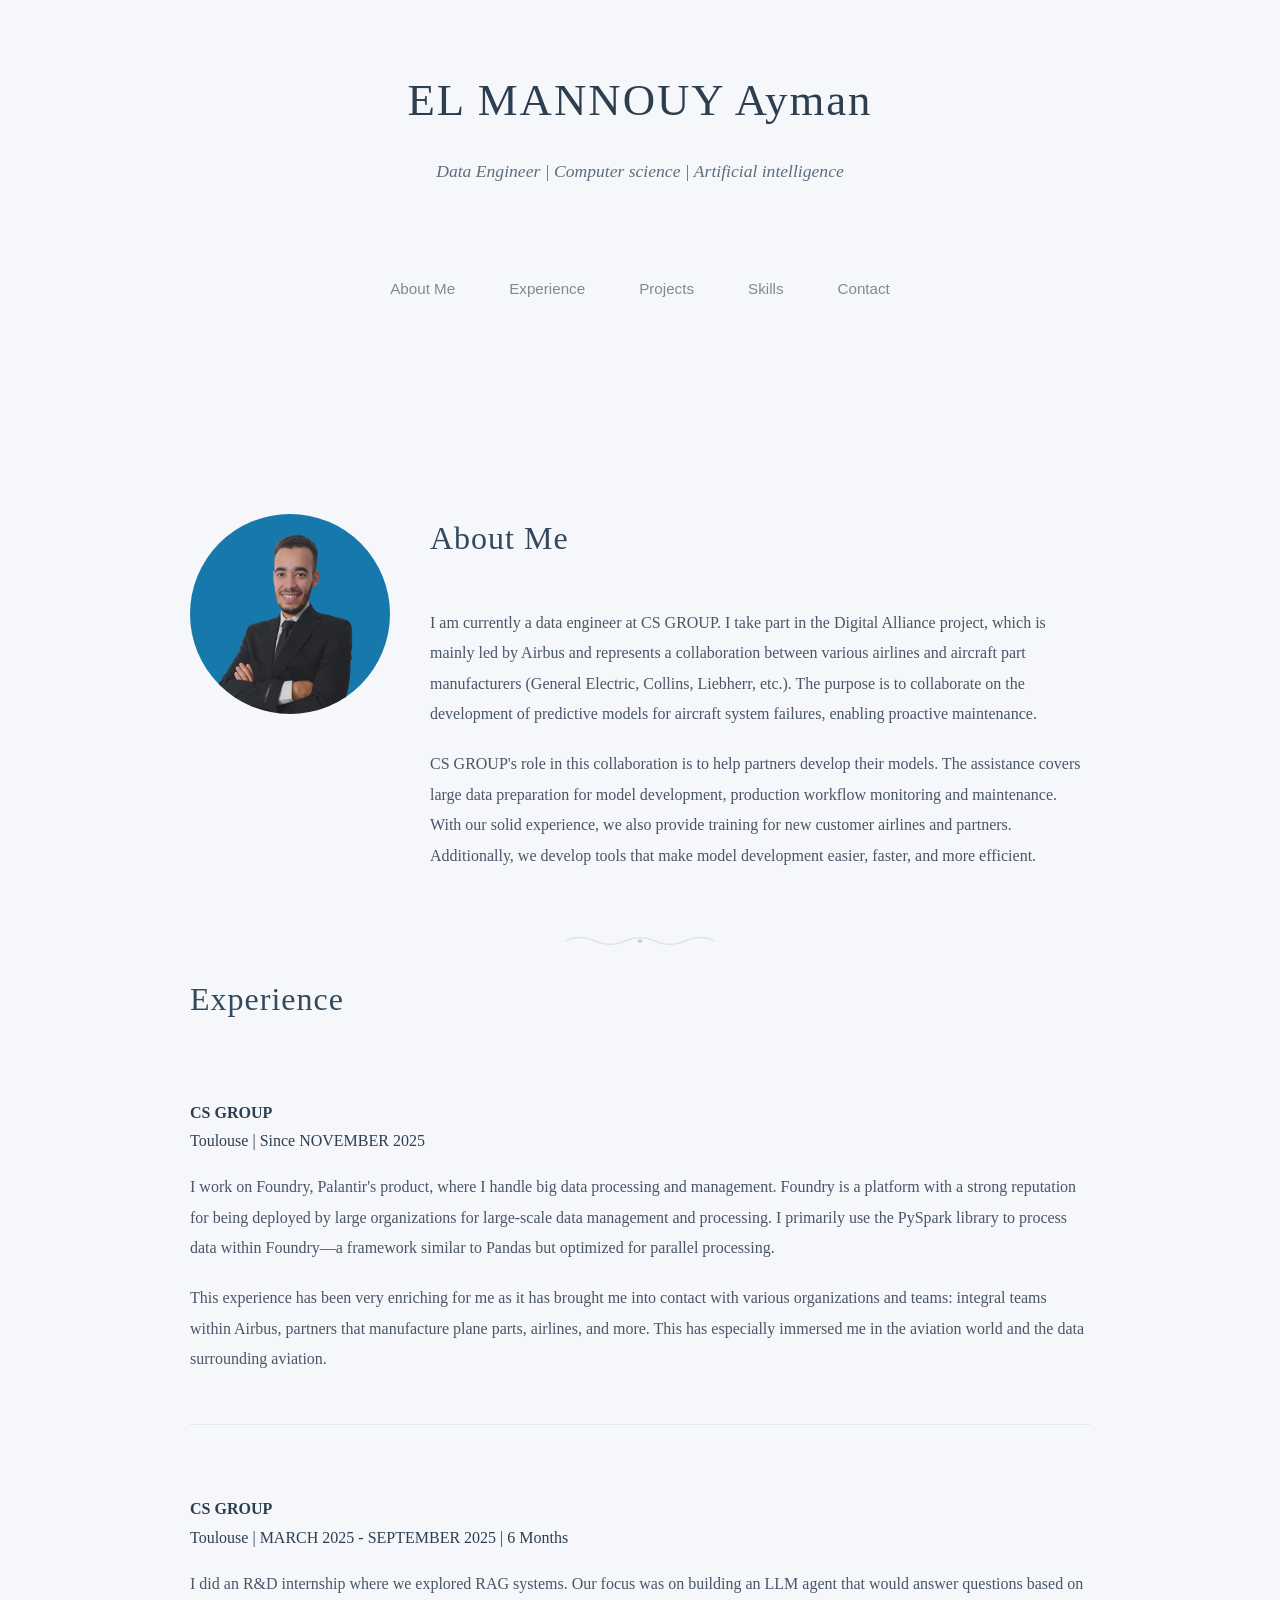
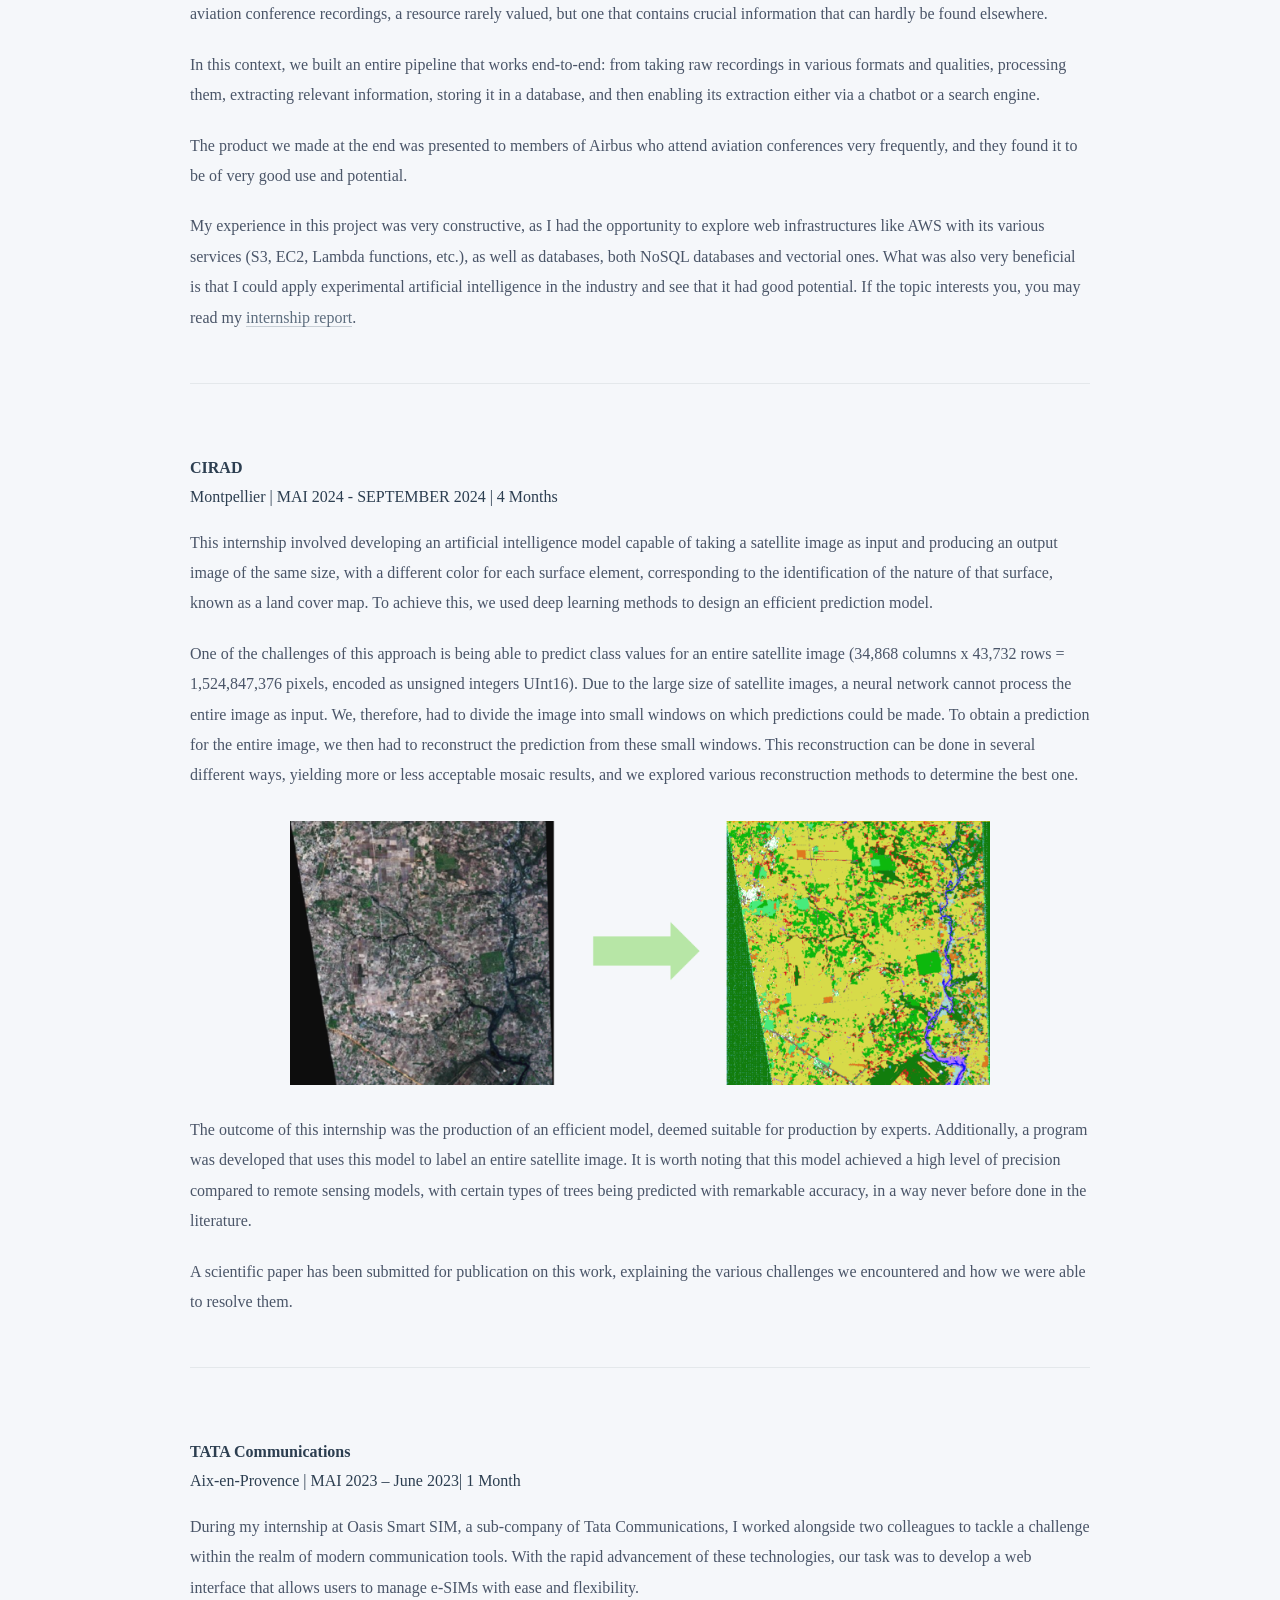
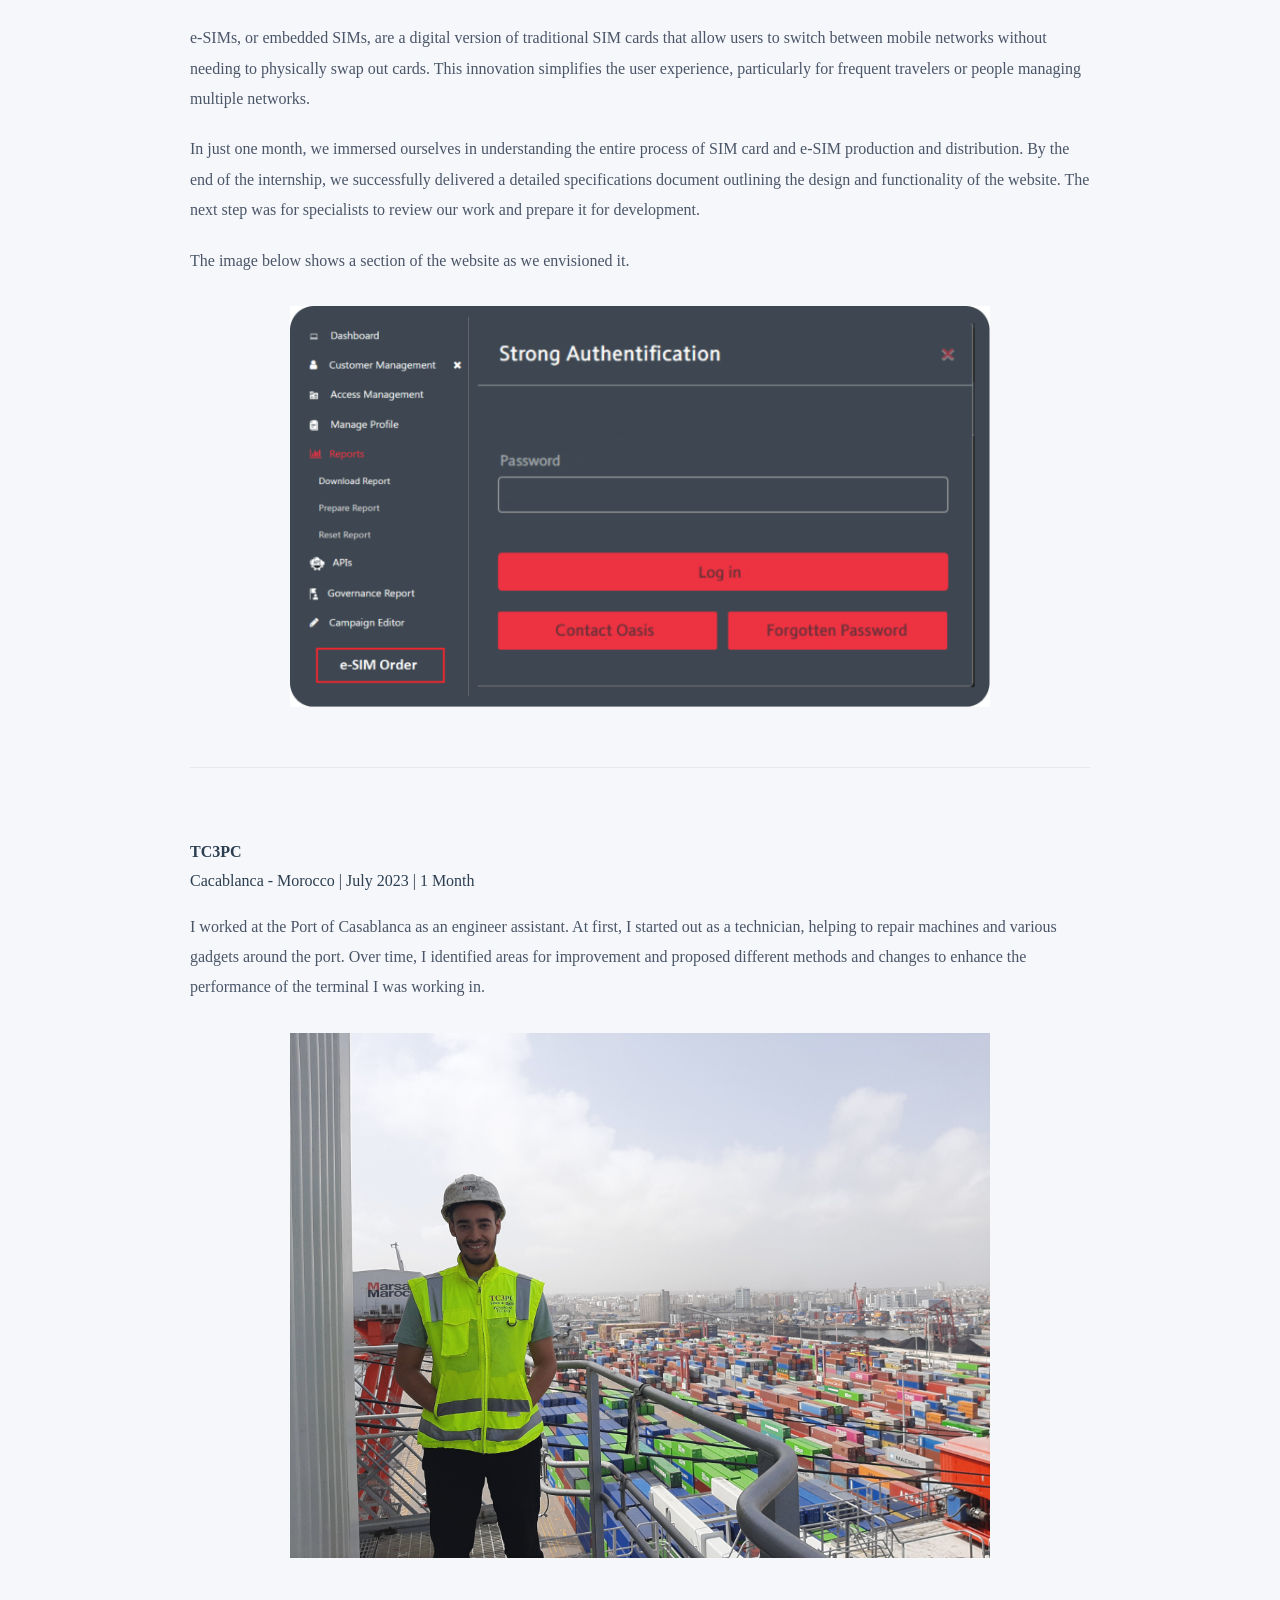
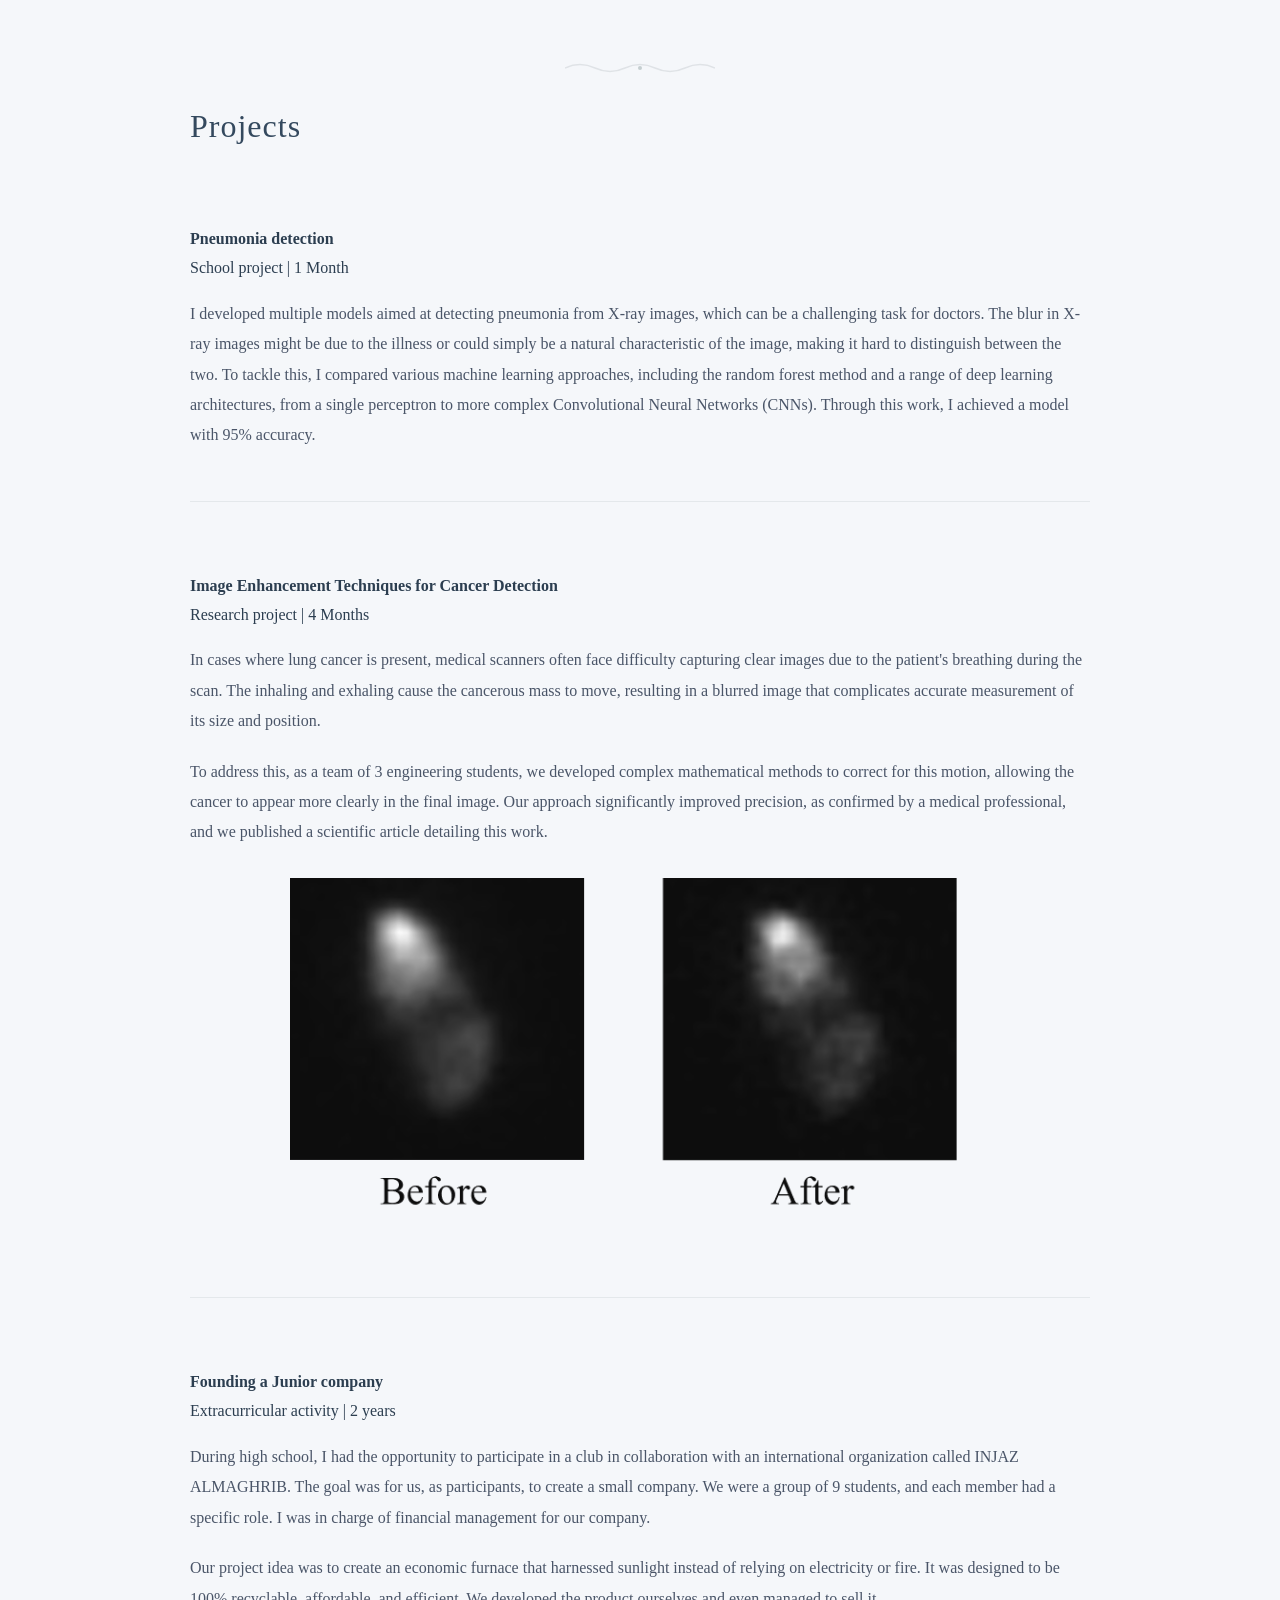
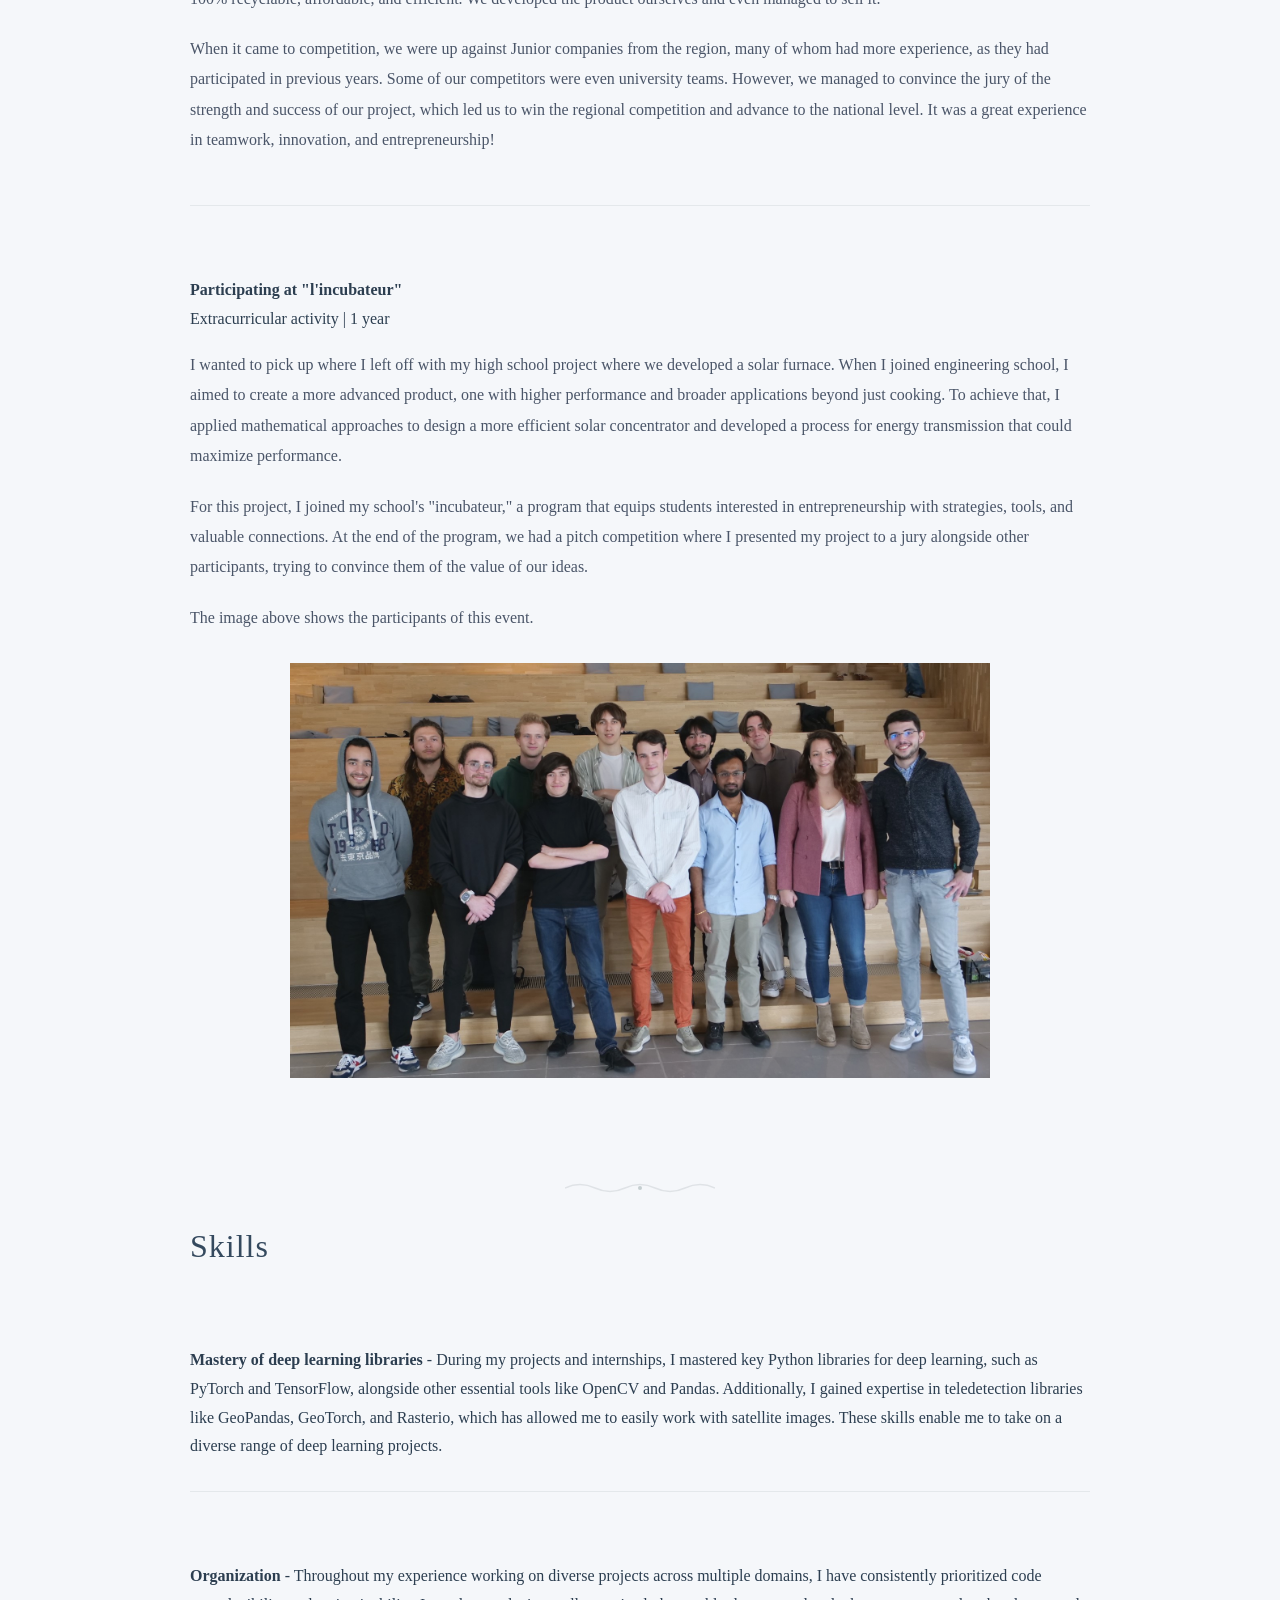
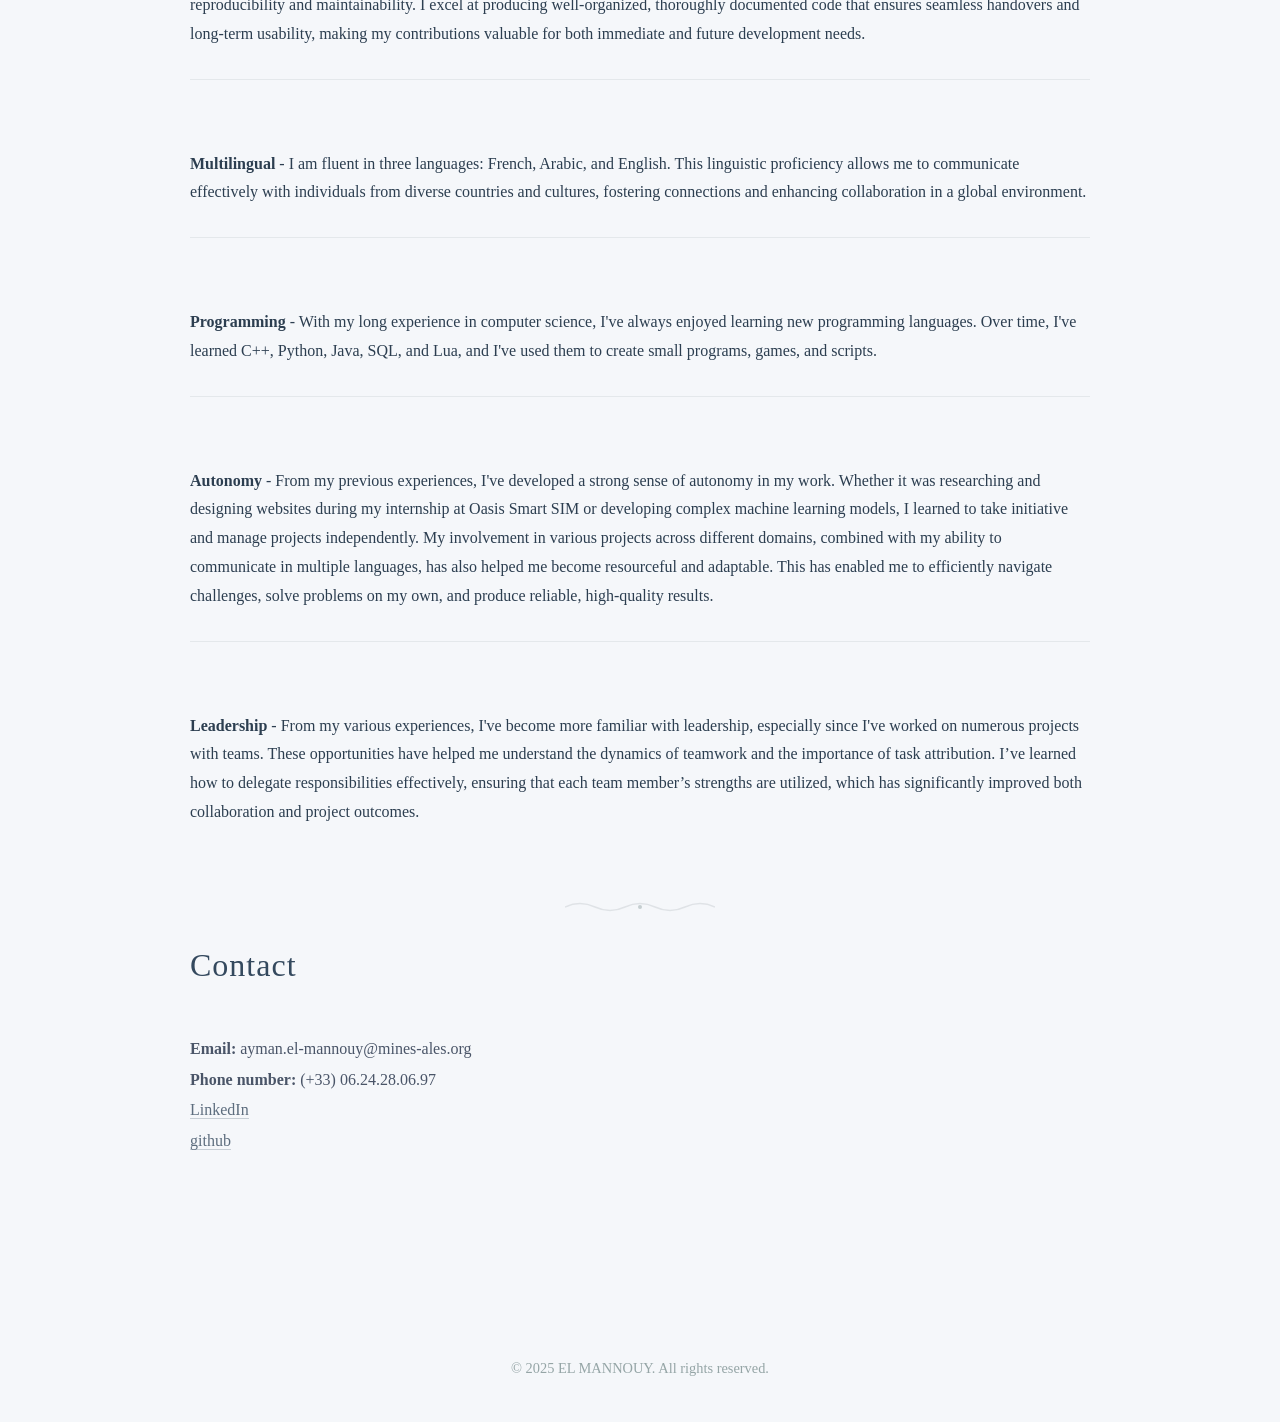
==== index.html @ c17272bf "enhanced style" ====
<!DOCTYPE html>
<html lang="en">
<head>
    <meta charset="UTF-8">
    <meta name="viewport" content="width=device-width, initial-scale=1.0">
    <title>EL MANNOUY Ayman - Professional Profile</title>
    <link rel="icon" href="icon.ico" type="image/x-icon">
    <link rel="stylesheet" href="styles.css">
</head>
<body>
    <header>
        <h1>EL MANNOUY Ayman</h1>
        <p> Data Engineer | Computer science | Artificial intelligence</p>
    </header>

    <nav>
        <a href="#about">About Me</a>
        <a href="#experience">Experience</a>
        <a href="#Projects">Projects</a>
        <a href="#skills">Skills</a>
        <a href="#contact">Contact</a>
    </nav>

    <div class="container">
        <section id="about" class="profile-section about-me">
            <img src="photo.jpg" alt="EL MANNOUY">
            <div class="text">
                <h2>About Me</h2>
                <p>
                    I am currently a data engineer at CS GROUP. I take part in the Digital Alliance project, which is mainly led by Airbus and represents a collaboration between various airlines and aircraft part manufacturers (General Electric, Collins, Liebherr, etc.). The purpose is to collaborate on the development of predictive models for aircraft system failures, enabling proactive maintenance.
                </p>
                <p>
                    CS GROUP's role in this collaboration is to help partners develop their models. The assistance covers large data preparation for model development, production workflow monitoring and maintenance. With our solid experience, we also provide training for new customer airlines and partners. Additionally, we develop tools that make model development easier, faster, and more efficient.
                </p>
            </div>
        </section>

        <section id="experience" class="profile-section">
            <h2>Experience</h2>
            <ul>
                <li>
                    <strong>CS GROUP</strong> <br>
                    Toulouse | Since NOVEMBER 2025<br>
                    <p>
                        I work on Foundry, Palantir's product, where I handle big data processing and management. Foundry is a platform with a strong reputation for being deployed by large organizations for large-scale data management and processing. I primarily use the PySpark library to process data within Foundry—a framework similar to Pandas but optimized for parallel processing.
                    </p>
                    <p>
                        This experience has been very enriching for me as it has brought me into contact with various organizations and teams: integral teams within Airbus, partners that manufacture plane parts, airlines, and more. This has especially immersed me in the aviation world and the data surrounding aviation.
                    </p>
                </li>

                <li>
                    <strong>CS GROUP</strong> <br>
                    Toulouse | MARCH 2025 - SEPTEMBER 2025 | 6 Months<br>
                    <p>
                        I did an R&D internship where we explored RAG systems. Our focus was on building an LLM agent that would answer questions based on aviation conference recordings, a resource rarely valued, but one that contains crucial information that can hardly be found elsewhere.
                    </p>
                    <p>
                        In this context, we built an entire pipeline that works end-to-end: from taking raw recordings in various formats and qualities, processing them, extracting relevant information, storing it in a database, and then enabling its extraction either via a chatbot or a search engine.
                    </p>
                    <p>
                        The product we made at the end was presented to members of Airbus who attend aviation conferences very frequently, and they found it to be of very good use and potential.
                    </p>
                    <p>
                        My experience in this project was very constructive, as I had the opportunity to explore web infrastructures like AWS with its various services (S3, EC2, Lambda functions, etc.), as well as databases, both NoSQL databases and vectorial ones. What was also very beneficial is that I could apply experimental artificial intelligence in the industry and see that it had good potential. If the topic interests you, you may read my <a href="rapport_pfe.pdf" download>internship report</a>.
                    </p>
                </li>

                <li>
                    <strong>CIRAD</strong> <br>
                    Montpellier | MAI 2024 - SEPTEMBER 2024 | 4 Months<br>
                    <p>
                        This internship involved developing an artificial intelligence model capable of taking a satellite image as input and producing an output image of the same size, with a different color for each surface element, corresponding to the identification of the nature of that surface, known as a land cover map. To achieve this, we used deep learning methods to design an efficient prediction model.
                    </p>

                    <p>
                        One of the challenges of this approach is being able to predict class values for an entire satellite image (34,868 columns x 43,732 rows = 1,524,847,376 pixels, encoded as unsigned integers UInt16). Due to the large size of satellite images, a neural network cannot process the entire image as input. We, therefore, had to divide the image into small windows on which predictions could be made. To obtain a prediction for the entire image, we then had to reconstruct the prediction from these small windows. This reconstruction can be done in several different ways, yielding more or less acceptable mosaic results, and we explored various reconstruction methods to determine the best one.
                    </p>
                    <img src="application du modèle.png" alt="APPLIED MODEL">

                    <p>
                        The outcome of this internship was the production of an efficient model, deemed suitable for production by experts. Additionally, a program was developed that uses this model to label an entire satellite image. It is worth noting that this model achieved a high level of precision compared to remote sensing models, with certain types of trees being predicted with remarkable accuracy, in a way never before done in the literature.
                    </p>

                    <p>
                        A scientific paper has been submitted for publication on this work, explaining the various challenges we encountered and how we were able to resolve them.
                    </p>
                </li>
                <li>
                    <strong>TATA Communications</strong> <br>
                    Aix-en-Provence | MAI 2023 – June 2023| 1 Month <br>
                    
                    <p>
                        During my internship at Oasis Smart SIM, a sub-company of Tata Communications, I worked alongside two colleagues to tackle a challenge within the realm of modern communication tools. With the rapid advancement of these technologies, our task was to develop a web interface that allows users to manage e-SIMs with ease and flexibility.
                    </p>

                    <p>
                        e-SIMs, or embedded SIMs, are a digital version of traditional SIM cards that allow users to switch between mobile networks without needing to physically swap out cards. This innovation simplifies the user experience, particularly for frequent travelers or people managing multiple networks.
                    </p>
                    <p>
                        In just one month, we immersed ourselves in understanding the entire process of SIM card and e-SIM production and distribution. By the end of the internship, we successfully delivered a detailed specifications document outlining the design and functionality of the website. The next step was for specialists to review our work and prepare it for development.
                    </p>

                    <p>
                        The image below shows a section of the website as we envisioned it.
                    </p>
                    <img src="Oasis website.png" alt="Oasis website">
                    
                <li>
                    <strong>TC3PC</strong> <br>
                    Cacablanca - Morocco | July 2023 | 1 Month<br>
                    <p>
                        I worked at the Port of Casablanca as an engineer assistant. At first, I started out as a technician, helping to repair machines and various gadgets around the port. Over time, I identified areas for improvement and proposed different methods and changes to enhance the performance of the terminal I was working in.
                    </p>
                    <img src="photo_port.jpg" alt="TC3PC photo">
                    
                </li>

                </li>
            </ul>
        </section>
        <section id="Projects" class="profile-section">
            <h2>Projects</h2>
            <ul>
                <li>
                    <strong>Pneumonia detection</strong> <br>
                    School project | 1 Month<br>
                    <p>
                        I developed multiple models aimed at detecting pneumonia from X-ray images, which can be a challenging task for doctors. The blur in X-ray images might be due to the illness or could simply be a natural characteristic of the image, making it hard to distinguish between the two. To tackle this, I compared various machine learning approaches, including the random forest method and a range of deep learning architectures, from a single perceptron to more complex Convolutional Neural Networks (CNNs). Through this work, I achieved a model with 95% accuracy.
                    </p>
                </li>

                <li>
                    <strong>Image Enhancement Techniques for Cancer Detection</strong> <br>
                    Research project | 4 Months<br>
                    <p>
                        In cases where lung cancer is present, medical scanners often face difficulty capturing clear images due to the patient's breathing during the scan. The inhaling and exhaling cause the cancerous mass to move, resulting in a blurred image that complicates accurate measurement of its size and position.
                    </p>

                    <p>
                        To address this, as a team of 3 engineering students, we developed complex mathematical methods to correct for this motion, allowing the cancer to appear more clearly in the final image. Our approach significantly improved precision, as confirmed by a medical professional, and we published a scientific article detailing this work.
                    </p>
                    <img src="foie avant_après.png" alt="R&D Project">
                </li>

                <li>
                    <strong>Founding a Junior company</strong> <br>
                    Extracurricular activity | 2 years<br>
                    <p>
                        During high school, I had the opportunity to participate in a club in collaboration with an international organization called INJAZ ALMAGHRIB. The goal was for us, as participants, to create a small company. We were a group of 9 students, and each member had a specific role. I was in charge of financial management for our company.
                    </p>

                    <p>
                        Our project idea was to create an economic furnace that harnessed sunlight instead of relying on electricity or fire. It was designed to be 100% recyclable, affordable, and efficient. We developed the product ourselves and even managed to sell it.
                    </p>

                    <p>
                        When it came to competition, we were up against Junior companies from the region, many of whom had more experience, as they had participated in previous years. Some of our competitors were even university teams. However, we managed to convince the jury of the strength and success of our project, which led us to win the regional competition and advance to the national level. It was a great experience in teamwork, innovation, and entrepreneurship!
                    </p>
                </li>

                <li>
                    <strong>Participating at "l'incubateur"</strong> <br>
                    Extracurricular activity | 1 year<br>
                    <p>
                        I wanted to pick up where I left off with my high school project where we developed a solar furnace. When I joined engineering school, I aimed to create a more advanced product, one with higher performance and broader applications beyond just cooking. To achieve that, I applied mathematical approaches to design a more efficient solar concentrator and developed a process for energy transmission that could maximize performance.
                    </p>

                    <p>
                        For this project, I joined my school's "incubateur," a program that equips students interested in entrepreneurship with strategies, tools, and valuable connections. At the end of the program, we had a pitch competition where I presented my project to a jury alongside other participants, trying to convince them of the value of our ideas.
                    </p>

                    <p> The image above shows the participants of this event. </p>

                    <img src="photo_incubateur.jpg" alt="incubateur">

                </li>
            </ul>
        </section>

        <section id="skills" class="profile-section">
            <h2>Skills</h2>
            <ul>
                <li><strong>Mastery of deep learning libraries</strong> - During my projects and internships, I mastered key Python libraries for deep learning, such as PyTorch and TensorFlow, alongside other essential tools like OpenCV and Pandas. Additionally, I gained expertise in teledetection libraries like GeoPandas, GeoTorch, and Rasterio, which has allowed me to easily work with satellite images. These skills enable me to take on a diverse range of deep learning projects.</li>
                <li><strong>Organization</strong> - Throughout my experience working on diverse projects across multiple domains, I have consistently prioritized code reproducibility and maintainability. I excel at producing well-organized, thoroughly documented code that ensures seamless handovers and long-term usability, making my contributions valuable for both immediate and future development needs.</li>
                <li><strong>Multilingual</strong> - I am fluent in three languages: French, Arabic, and English. This linguistic proficiency allows me to communicate effectively with individuals from diverse countries and cultures, fostering connections and enhancing collaboration in a global environment.</li>
                <li><strong>Programming</strong> - With my long experience in computer science, I've always enjoyed learning new programming languages. Over time, I've learned C++, Python, Java, SQL, and Lua, and I've used them to create small programs, games, and scripts.</li>
                <li><strong>Autonomy</strong> - From my previous experiences, I've developed a strong sense of autonomy in my work. Whether it was researching and designing websites during my internship at Oasis Smart SIM or developing complex machine learning models, I learned to take initiative and manage projects independently. My involvement in various projects across different domains, combined with my ability to communicate in multiple languages, has also helped me become resourceful and adaptable. This has enabled me to efficiently navigate challenges, solve problems on my own, and produce reliable, high-quality results.</li>
                <li><strong>Leadership</strong> - From my various experiences, I've become more familiar with leadership, especially since I've worked on numerous projects with teams. These opportunities have helped me understand the dynamics of teamwork and the importance of task attribution. I’ve learned how to delegate responsibilities effectively, ensuring that each team member’s strengths are utilized, which has significantly improved both collaboration and project outcomes.</li>
            </ul>
        </section>

        <section id="contact" class="profile-section">
            <h2>Contact</h2>
            <p>
                <strong>Email:</strong> </a> ayman.el-mannouy@mines-ales.org <br>
                <strong>Phone number:</strong> </a>(+33) 06.24.28.06.97 <br>
                <strong></strong> <a href="https://www.linkedin.com/in/ayman-el-mannouy-3a554821b/" target="_blank">LinkedIn</a> <br>
                <strong></strong> <a href="https://github.com/aym3n02" target="_blank">github</a> <br>
            </p>
        </section>
    </div>

    <footer>
        <p>&copy; 2025 EL MANNOUY. All rights reserved.</p>
    </footer>
</body>
</html>
---- styles.css ----
body {
    font-family: 'Georgia', 'Times New Roman', serif;
    margin: 0;
    padding: 0;
    color: #2c3e50;
    background: #f5f7fa;
    line-height: 1.8;
}
.container {
    max-width: 900px;
    margin: 0 auto;
    padding: 40px 20px;
}
header {
    background: none;
    color: #2c3e50;
    padding: 60px 20px 30px;
    text-align: center;
}
header h1 {
    margin: 0;
    font-size: 2.8em;
    letter-spacing: 2px;
    font-weight: 300;
}
header p {
    color: #5d6d7e;
    font-style: italic;
    margin-top: 15px;
    font-size: 1.1em;
}
nav {
    text-align: center;
    margin: 40px auto 60px;
    padding: 0;
    background: none;
}
nav a {
    margin: 0 25px;
    text-decoration: none;
    color: #7f8c8d;
    font-weight: 400;
    font-family: 'Arial', sans-serif;
    font-size: 0.95em;
    transition: color 0.3s ease;
    position: relative;
}
nav a:hover {
    color: #34495e;
}
nav a::after {
    content: '';
    position: absolute;
    bottom: -5px;
    left: 0;
    width: 0;
    height: 1px;
    background: #34495e;
    transition: width 0.3s ease;
}
nav a:hover::after {
    width: 100%;
}
.profile-section {
    background: none;
    padding: 0;
    margin-top: 80px;
    position: relative;
}
.profile-section::before {
    content: '';
    position: absolute;
    top: -40px;
    left: 50%;
    transform: translateX(-50%);
    width: 150px;
    height: 20px;
    background-image: url('data:image/svg+xml;utf8,<svg xmlns="http://www.w3.org/2000/svg" viewBox="0 0 150 20"><path d="M0,10 Q15,3 30,10 T60,10 T90,10 T120,10 T150,10" stroke="%23bdc3c7" stroke-width="1.5" fill="none" opacity="0.4"/><circle cx="75" cy="10" r="2" fill="%2395a5a6" opacity="0.5"/></svg>');
    background-repeat: no-repeat;
    background-position: center;
}
.profile-section:first-of-type::before {
    display: none;
}
.profile-section img {
    width: 100%;
    max-width: 700px;
    margin: 30px auto;
    display: block;
    opacity: 0.95;
}
.profile-section h2 {
    color: #34495e;
    margin-bottom: 40px;
    font-size: 2em;
    font-weight: 300;
    letter-spacing: 1px;
}
.profile-section p {
    line-height: 1.9;
    color: #4a5568;
    margin-bottom: 20px;
}
.profile-section ul {
    list-style-type: none;
    padding: 0;
    margin: 0;
}
.profile-section ul li {
    background: none;
    padding: 30px 0;
    margin-bottom: 40px;
    border-bottom: 1px solid rgba(189, 195, 199, 0.3);
}
.profile-section ul li:last-child {
    border-bottom: none;
}
.about-me {
    display: flex;
    align-items: flex-start;
    margin-bottom: 60px;
}
.about-me img {
    max-width: 200px;
    margin-right: 40px;
    border-radius: 50%;
    flex-shrink: 0;
    opacity: 0.9;
}
.about-me .text {
    flex: 1;
}
footer {
    text-align: center;
    margin-top: 100px;
    padding: 40px 0;
    background: none;
    color: #95a5a6;
    font-size: 0.9em;
}
footer p {
    margin: 0;
}
.profile-section a {
    color: #5d6d7e;
    text-decoration: none;
    border-bottom: 1px solid rgba(93, 109, 126, 0.3);
    transition: border-color 0.3s ease;
}
.profile-section a:hover {
    border-bottom-color: #34495e;
}
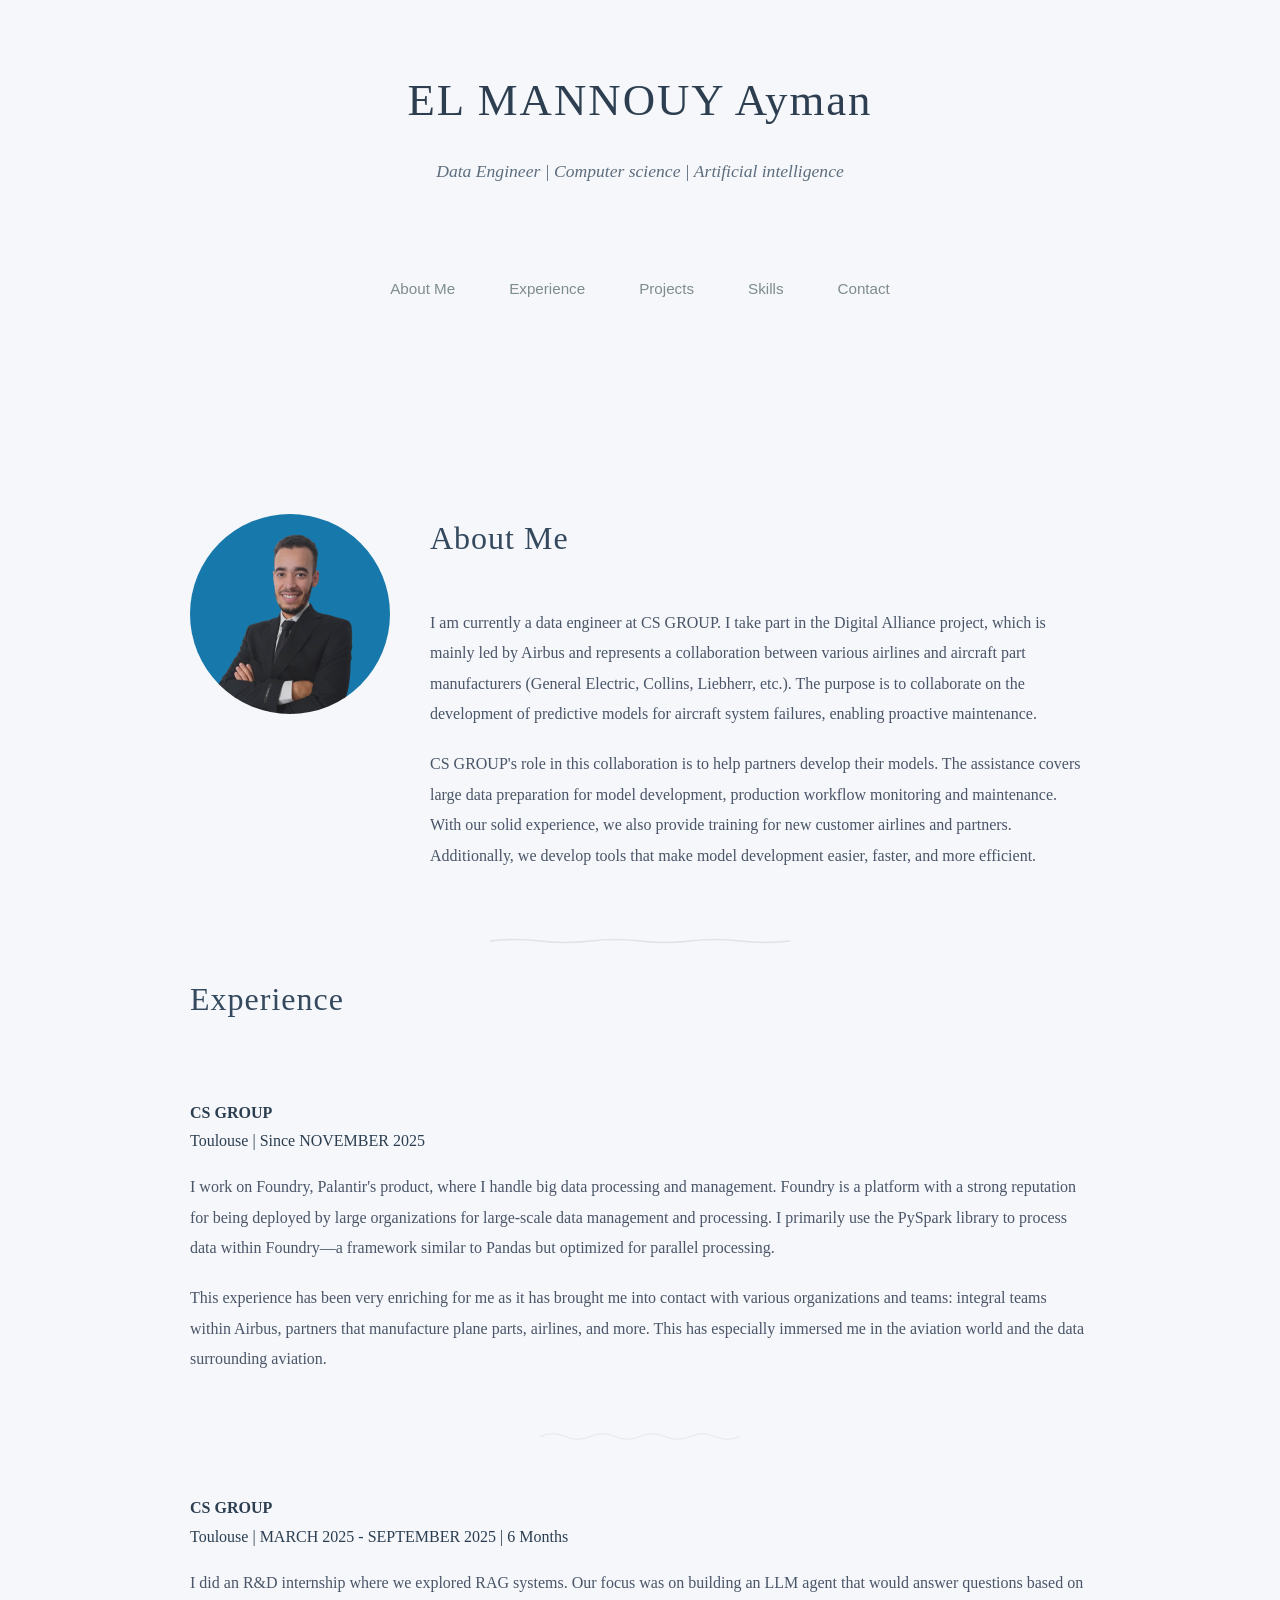
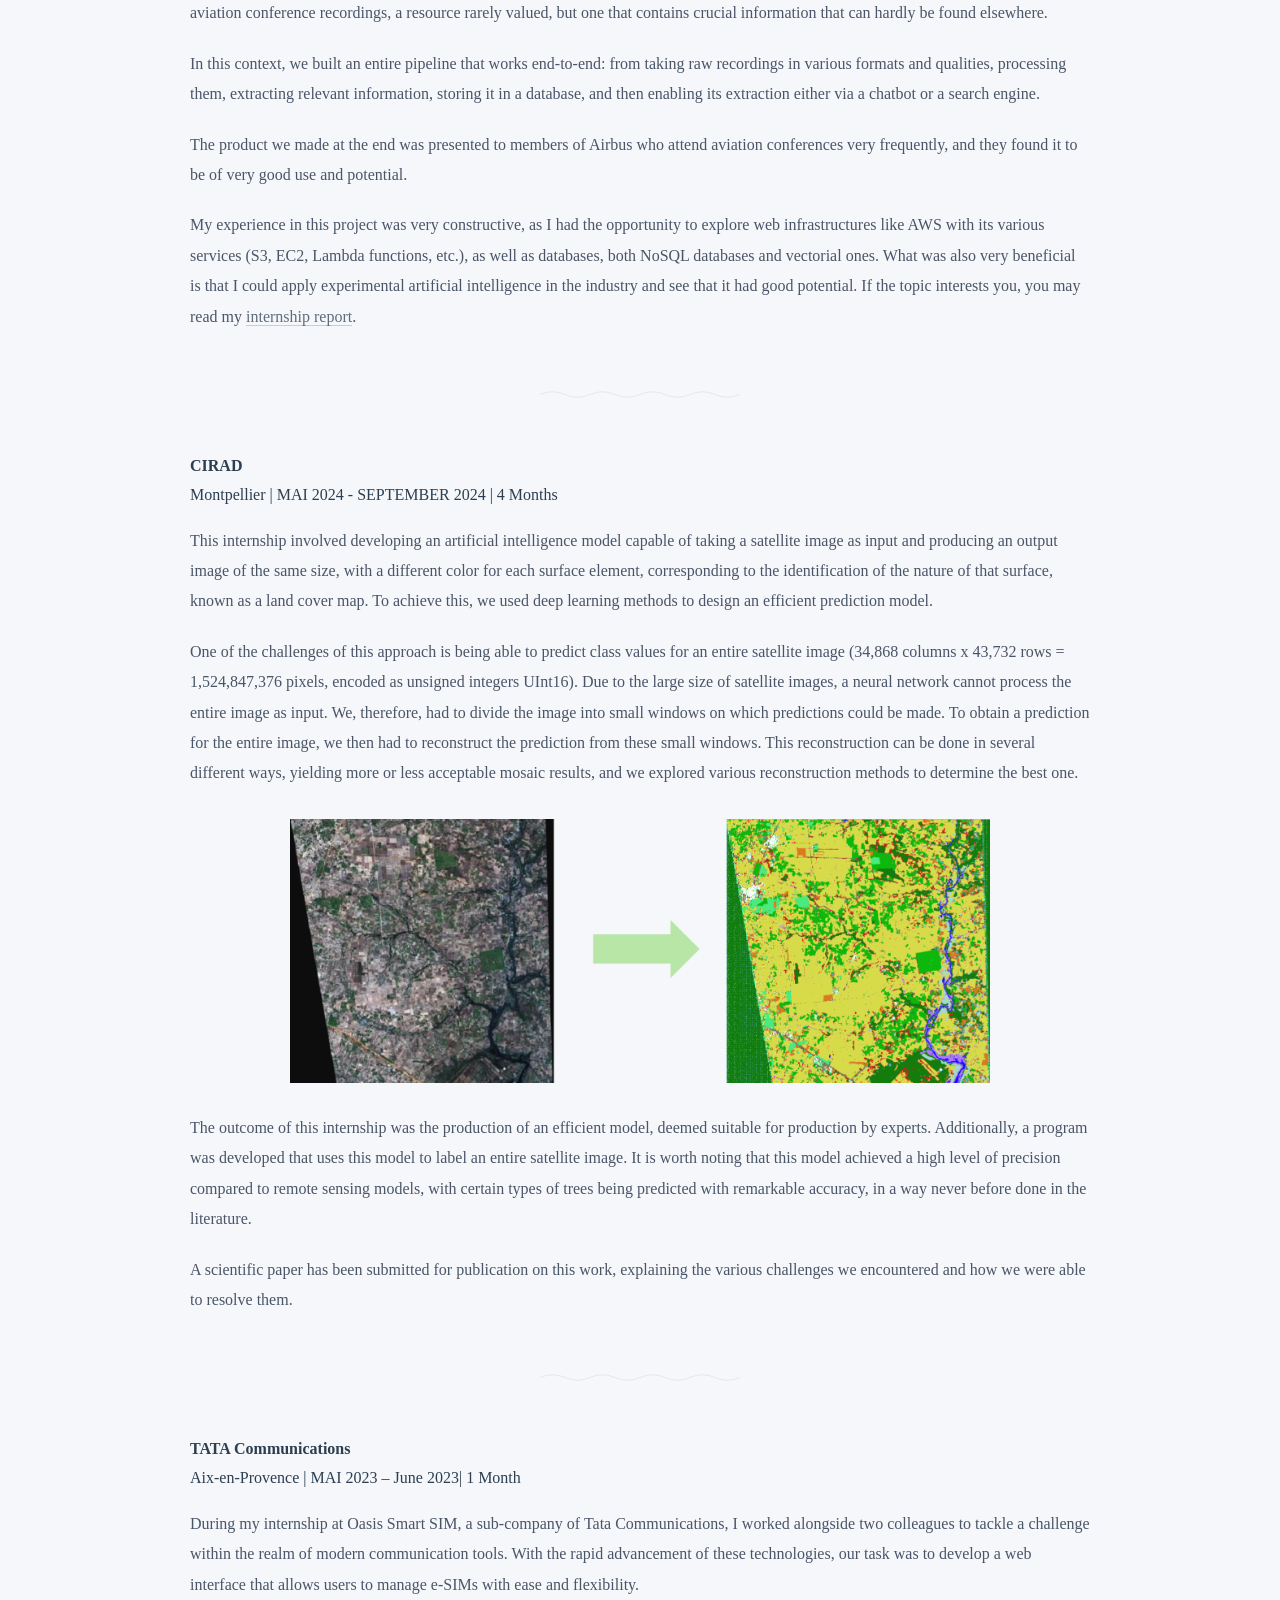
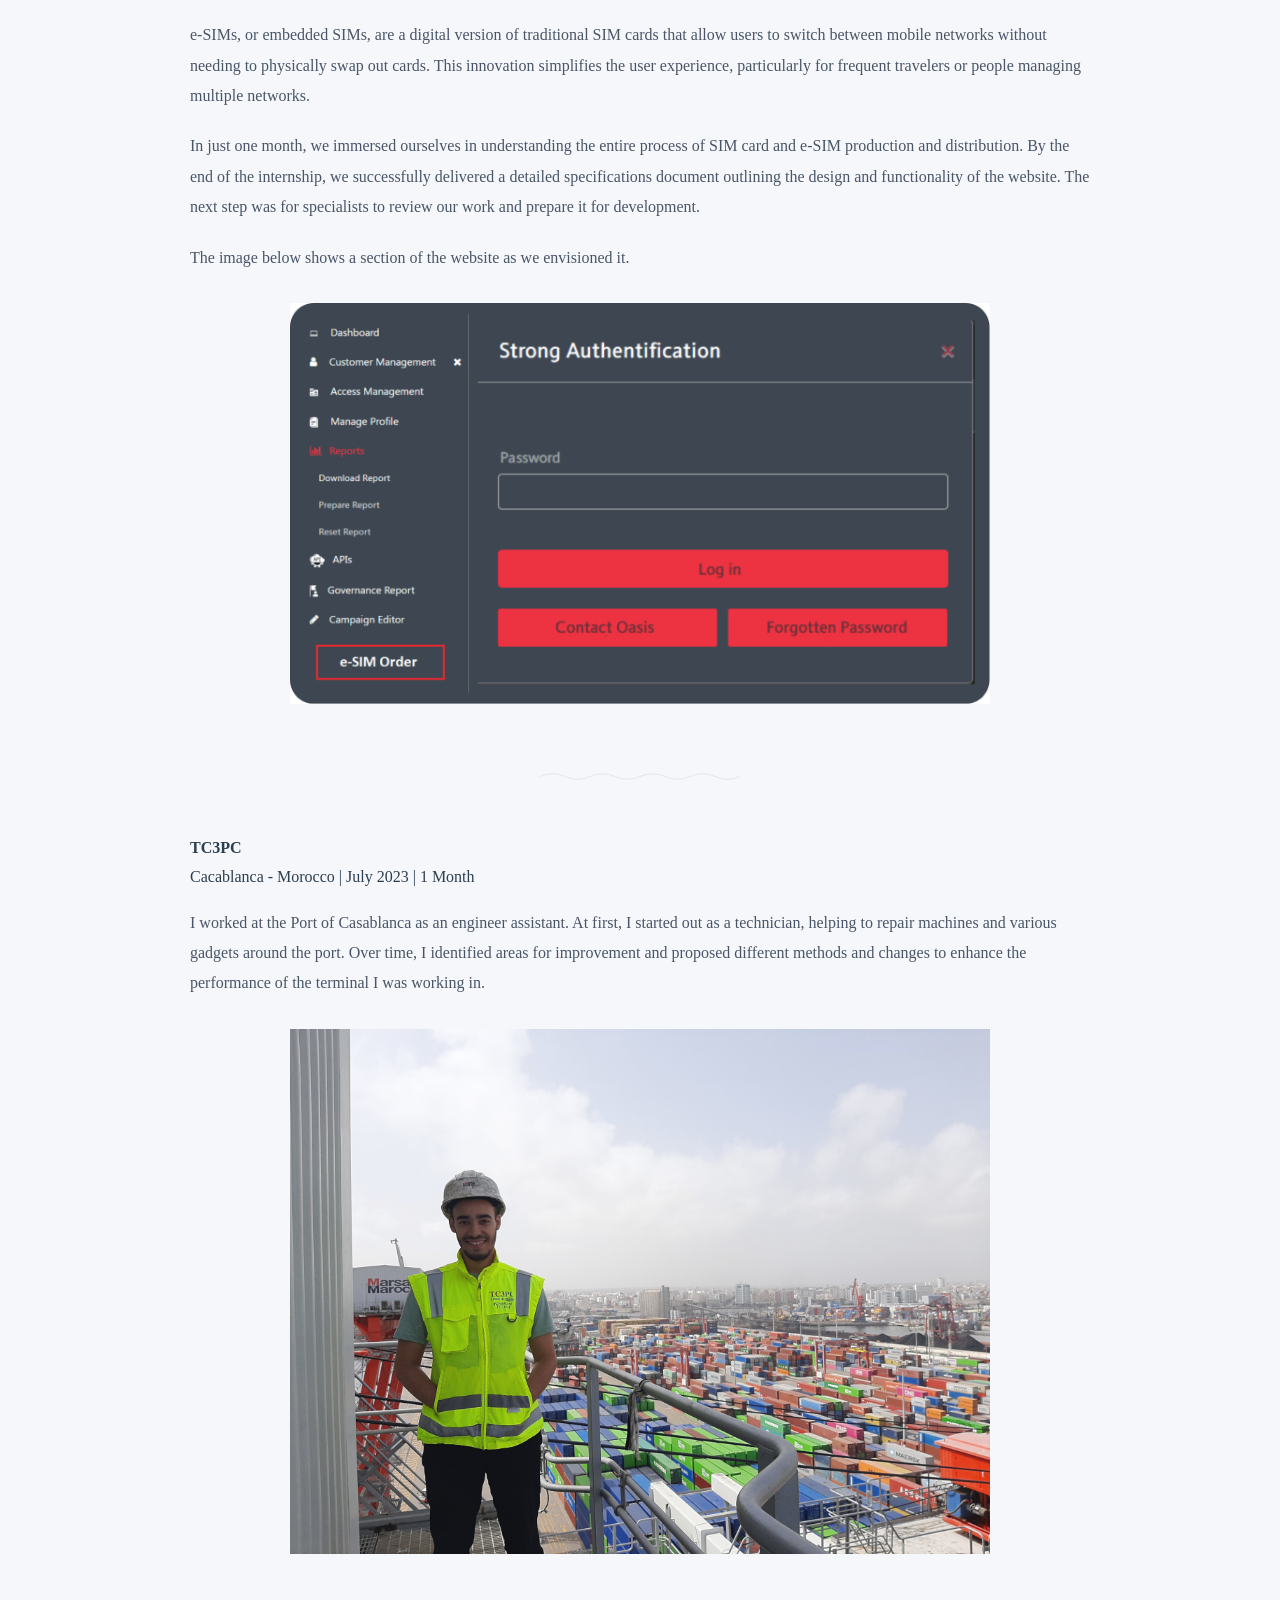
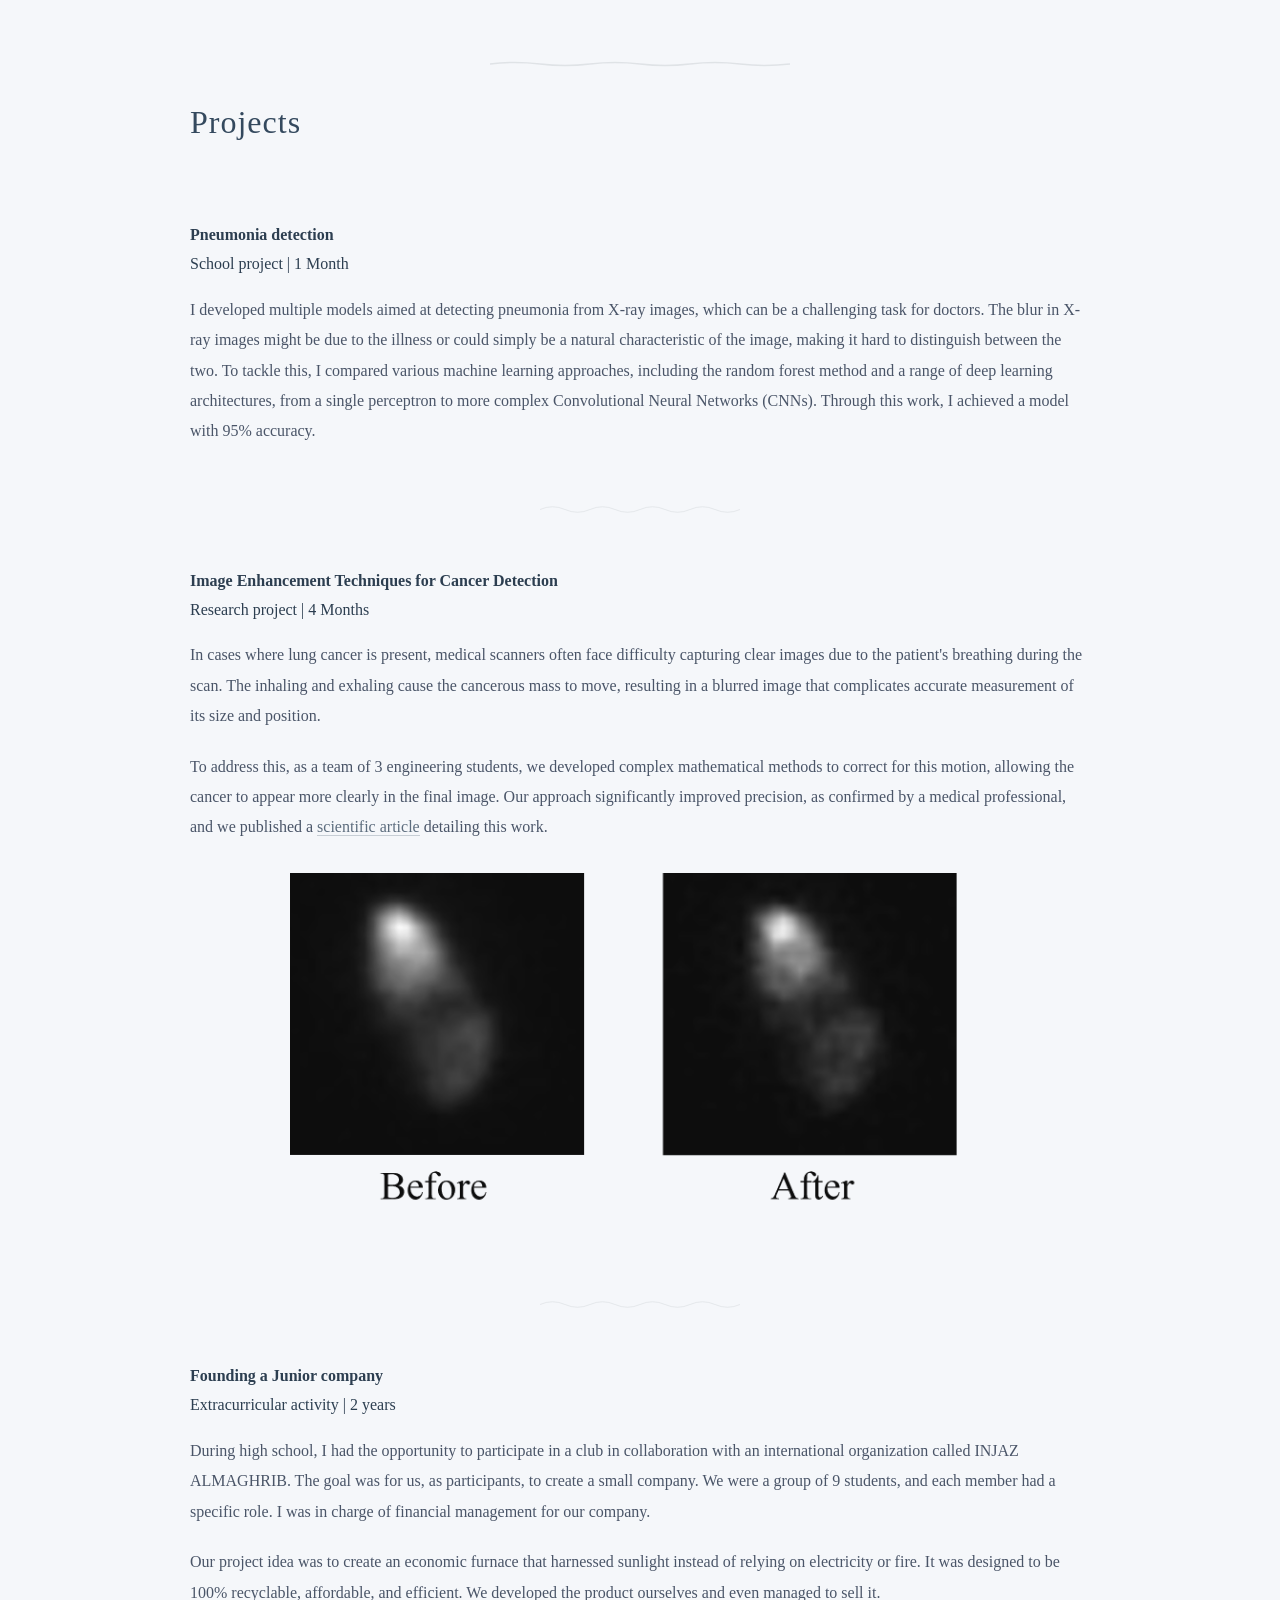
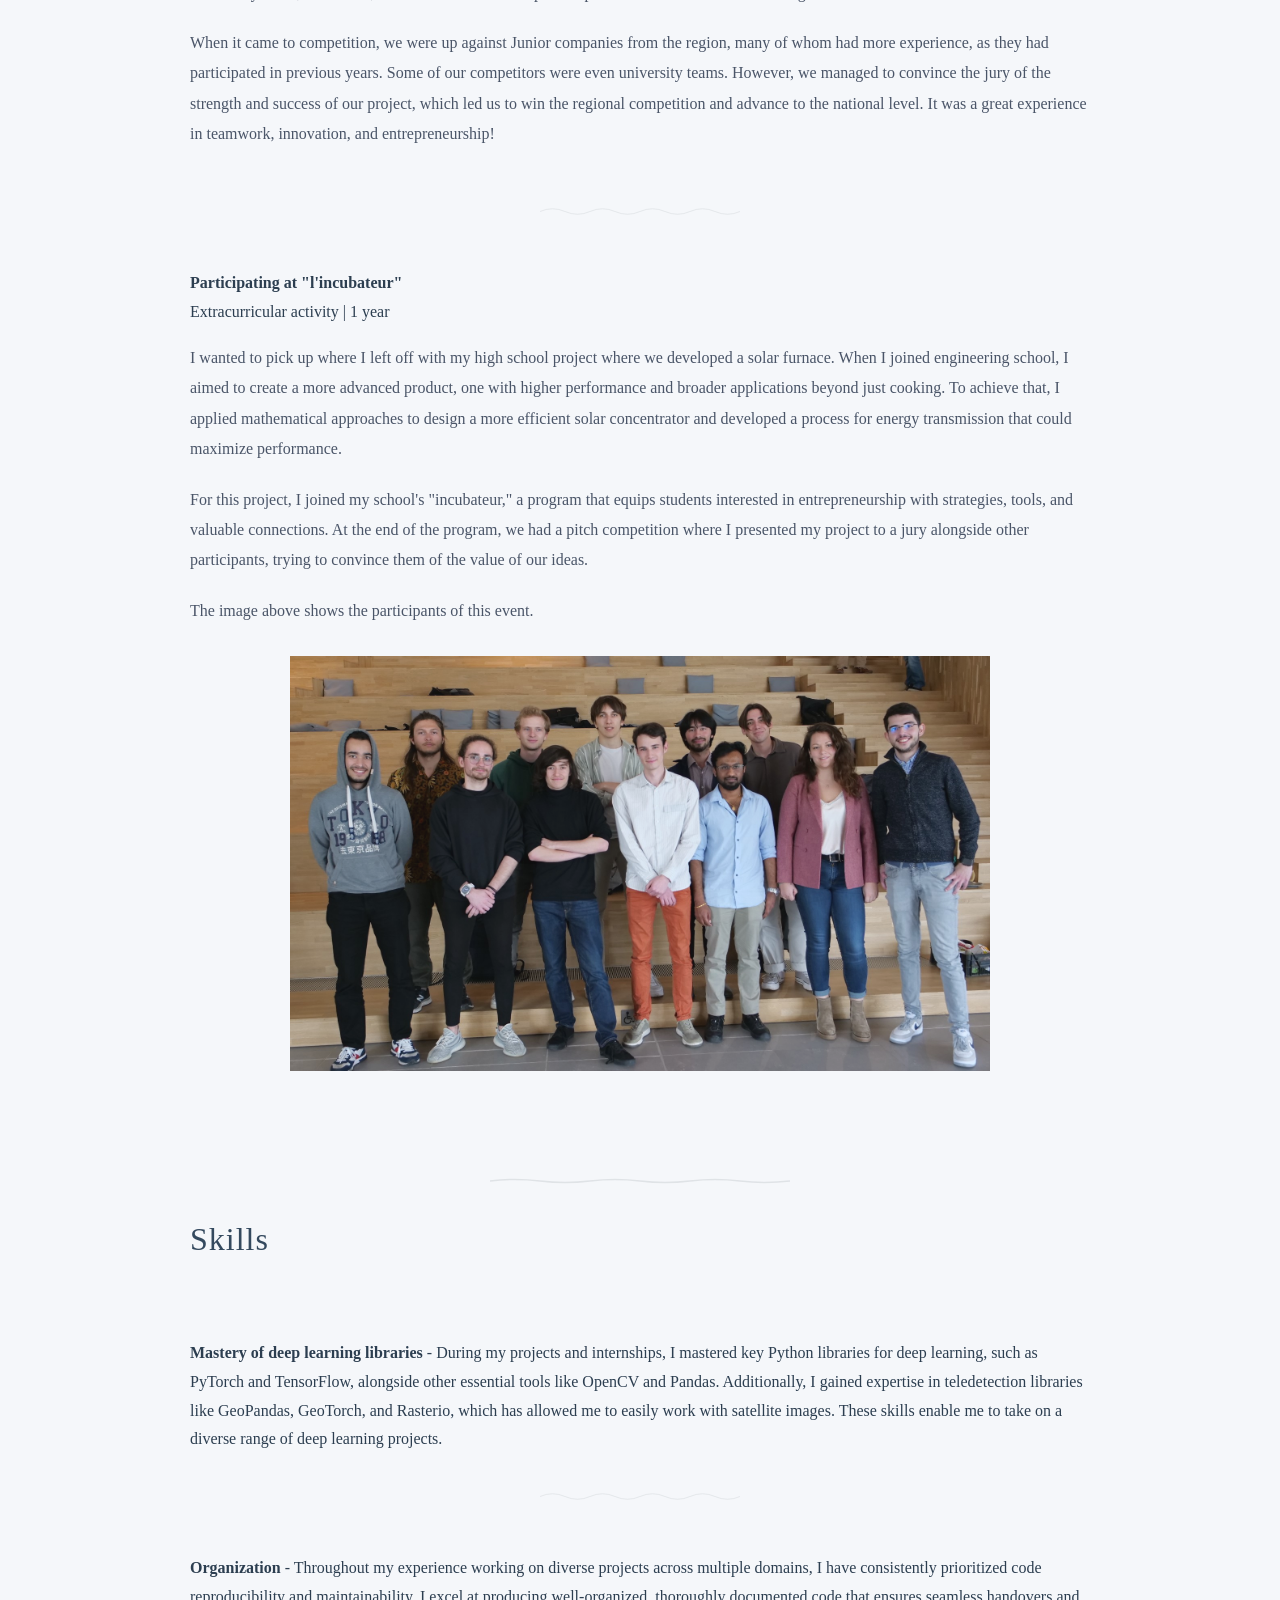
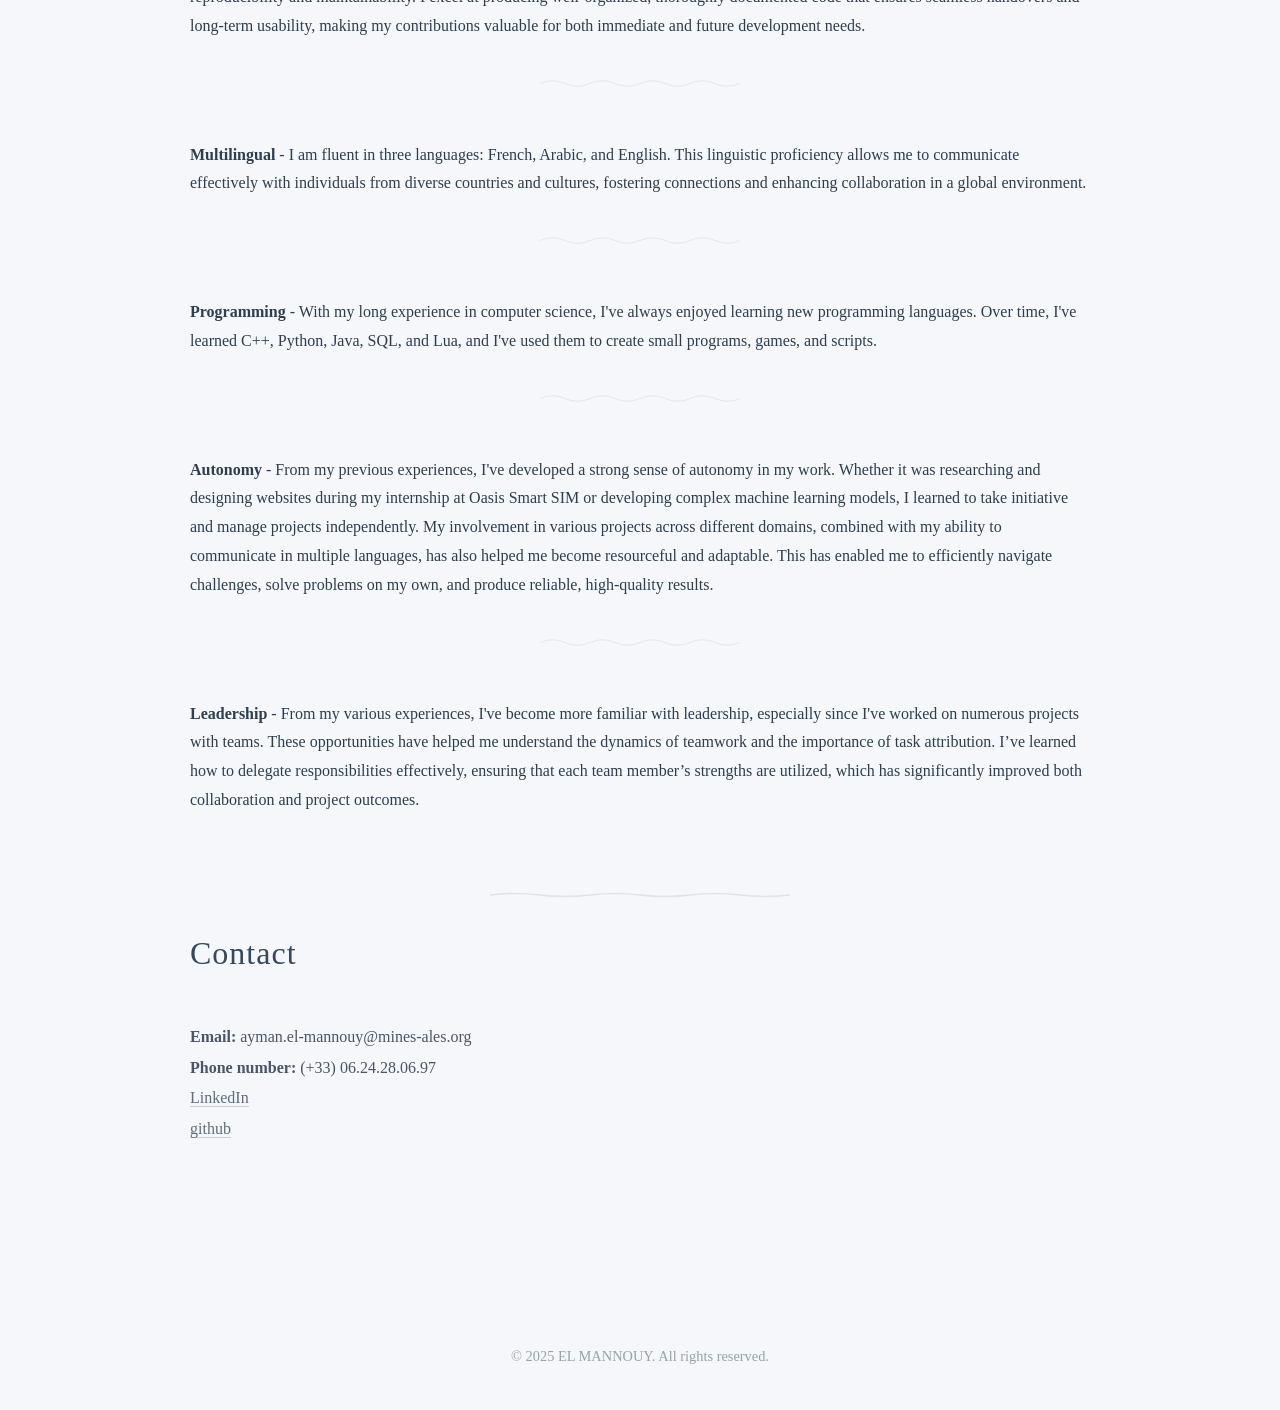
==== commit b5318886: "added article url" ====
--- a/index.html
+++ b/index.html
@@ -138,7 +138,7 @@
                     </p>
 
                     <p>
-                        To address this, as a team of 3 engineering students, we developed complex mathematical methods to correct for this motion, allowing the cancer to appear more clearly in the final image. Our approach significantly improved precision, as confirmed by a medical professional, and we published a scientific article detailing this work.
+                        To address this, as a team of 3 engineering students, we developed complex mathematical methods to correct for this motion, allowing the cancer to appear more clearly in the final image. Our approach significantly improved precision, as confirmed by a medical professional, and we published a <a href="https://ieeexplore.ieee.org/document/10772924" target="_blank">scientific article</a> detailing this work.
                     </p>
                     <img src="foie avant_après.png" alt="R&D Project">
                 </li>
--- a/styles.css
+++ b/styles.css
@@ -73,9 +73,9 @@
     top: -40px;
     left: 50%;
     transform: translateX(-50%);
-    width: 150px;
+    width: 300px;
     height: 20px;
-    background-image: url('data:image/svg+xml;utf8,<svg xmlns="http://www.w3.org/2000/svg" viewBox="0 0 150 20"><path d="M0,10 Q15,3 30,10 T60,10 T90,10 T120,10 T150,10" stroke="%23bdc3c7" stroke-width="1.5" fill="none" opacity="0.4"/><circle cx="75" cy="10" r="2" fill="%2395a5a6" opacity="0.5"/></svg>');
+    background-image: url('data:image/svg+xml;utf8,<svg xmlns="http://www.w3.org/2000/svg" viewBox="0 0 300 20"><path d="M0,10 Q25,7 50,10 T100,10 T150,10 T200,10 T250,10 T300,10" stroke="%23bdc3c7" stroke-width="1.5" fill="none" opacity="0.4"/></svg>');
     background-repeat: no-repeat;
     background-position: center;
 }
@@ -110,10 +110,26 @@
     background: none;
     padding: 30px 0;
     margin-bottom: 40px;
-    border-bottom: 1px solid rgba(189, 195, 199, 0.3);
+    border-bottom: none;
+    position: relative;
+}
+.profile-section ul li::after {
+    content: '';
+    position: absolute;
+    bottom: -20px;
+    left: 50%;
+    transform: translateX(-50%);
+    width: 200px;
+    height: 15px;
+    background-image: url('data:image/svg+xml;utf8,<svg xmlns="http://www.w3.org/2000/svg" viewBox="0 0 200 15"><path d="M0,7.5 Q12.5,2 25,7.5 T50,7.5 T75,7.5 T100,7.5 T125,7.5 T150,7.5 T175,7.5 T200,7.5" stroke="%23bdc3c7" stroke-width="1" fill="none" opacity="0.3"/></svg>');
+    background-repeat: no-repeat;
+    background-position: center;
 }
 .profile-section ul li:last-child {
     border-bottom: none;
+}
+.profile-section ul li:last-child::after {
+    display: none;
 }
 .about-me {
     display: flex;
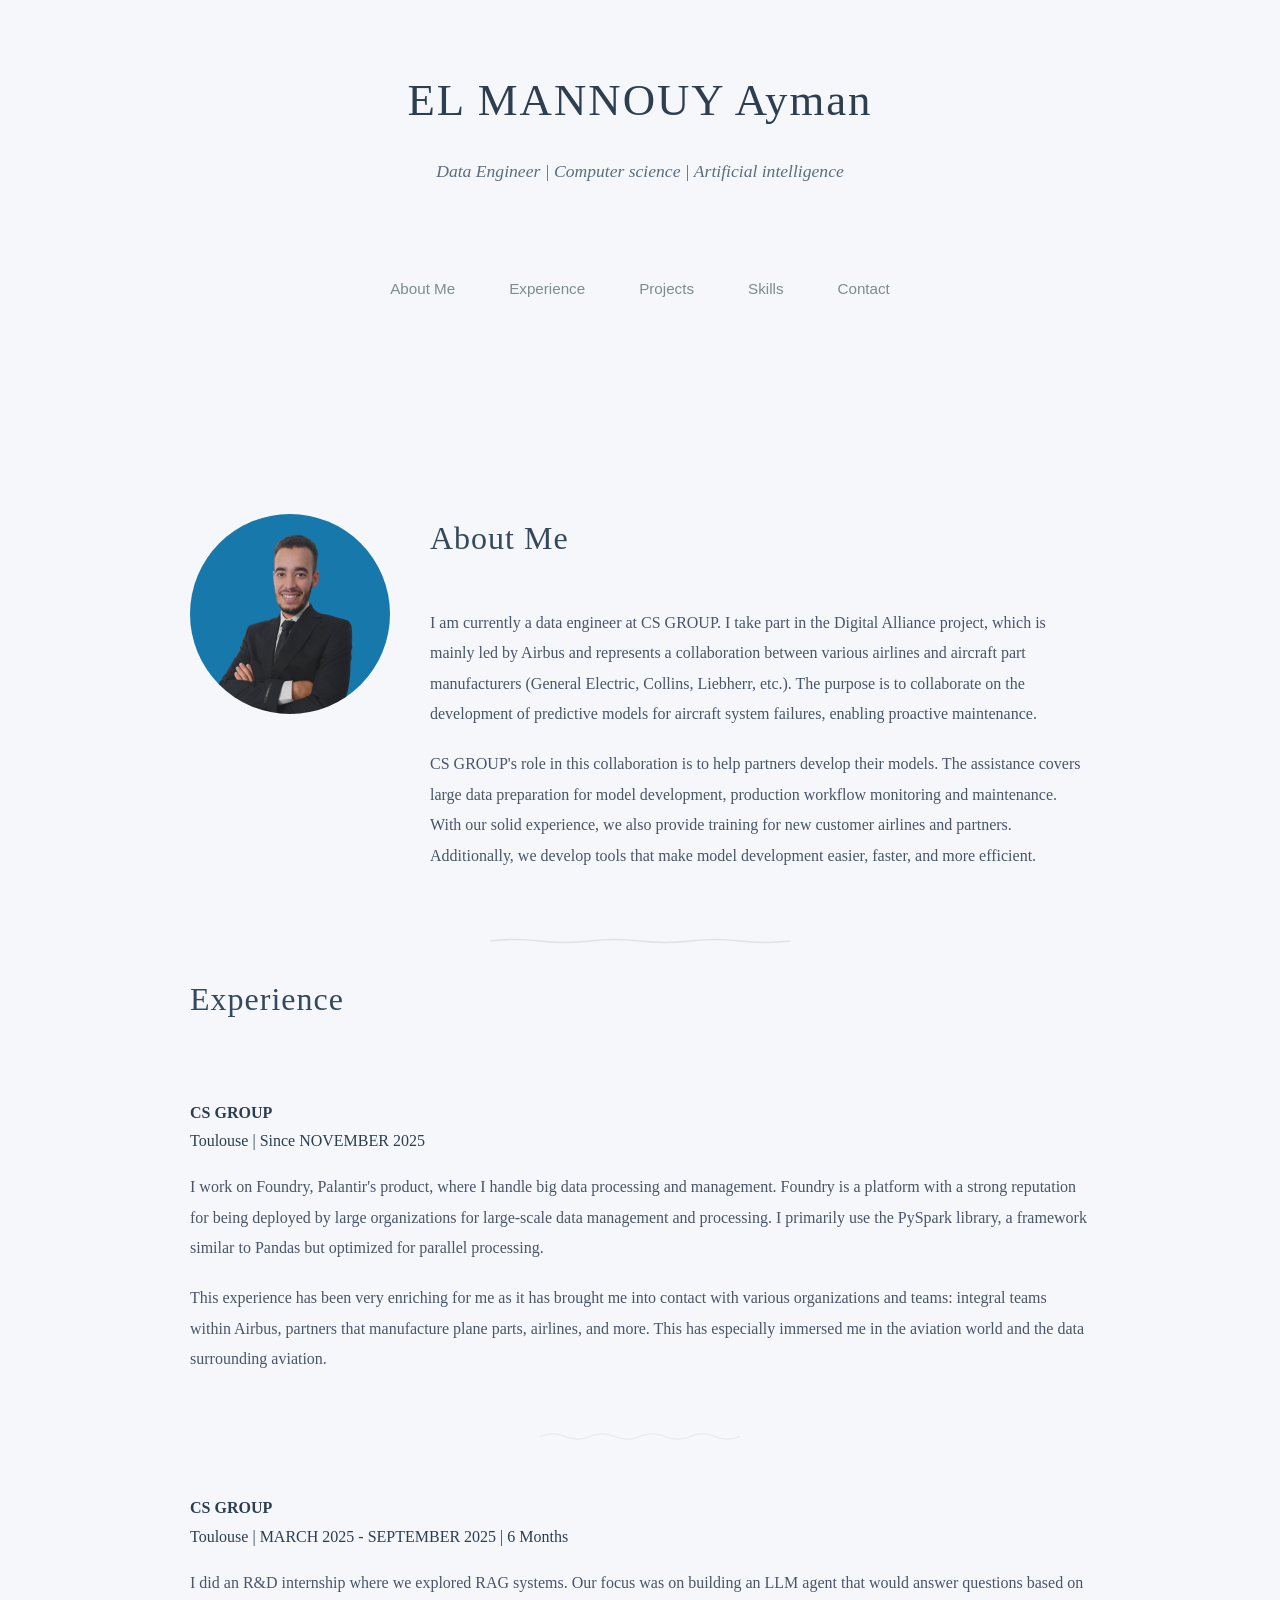
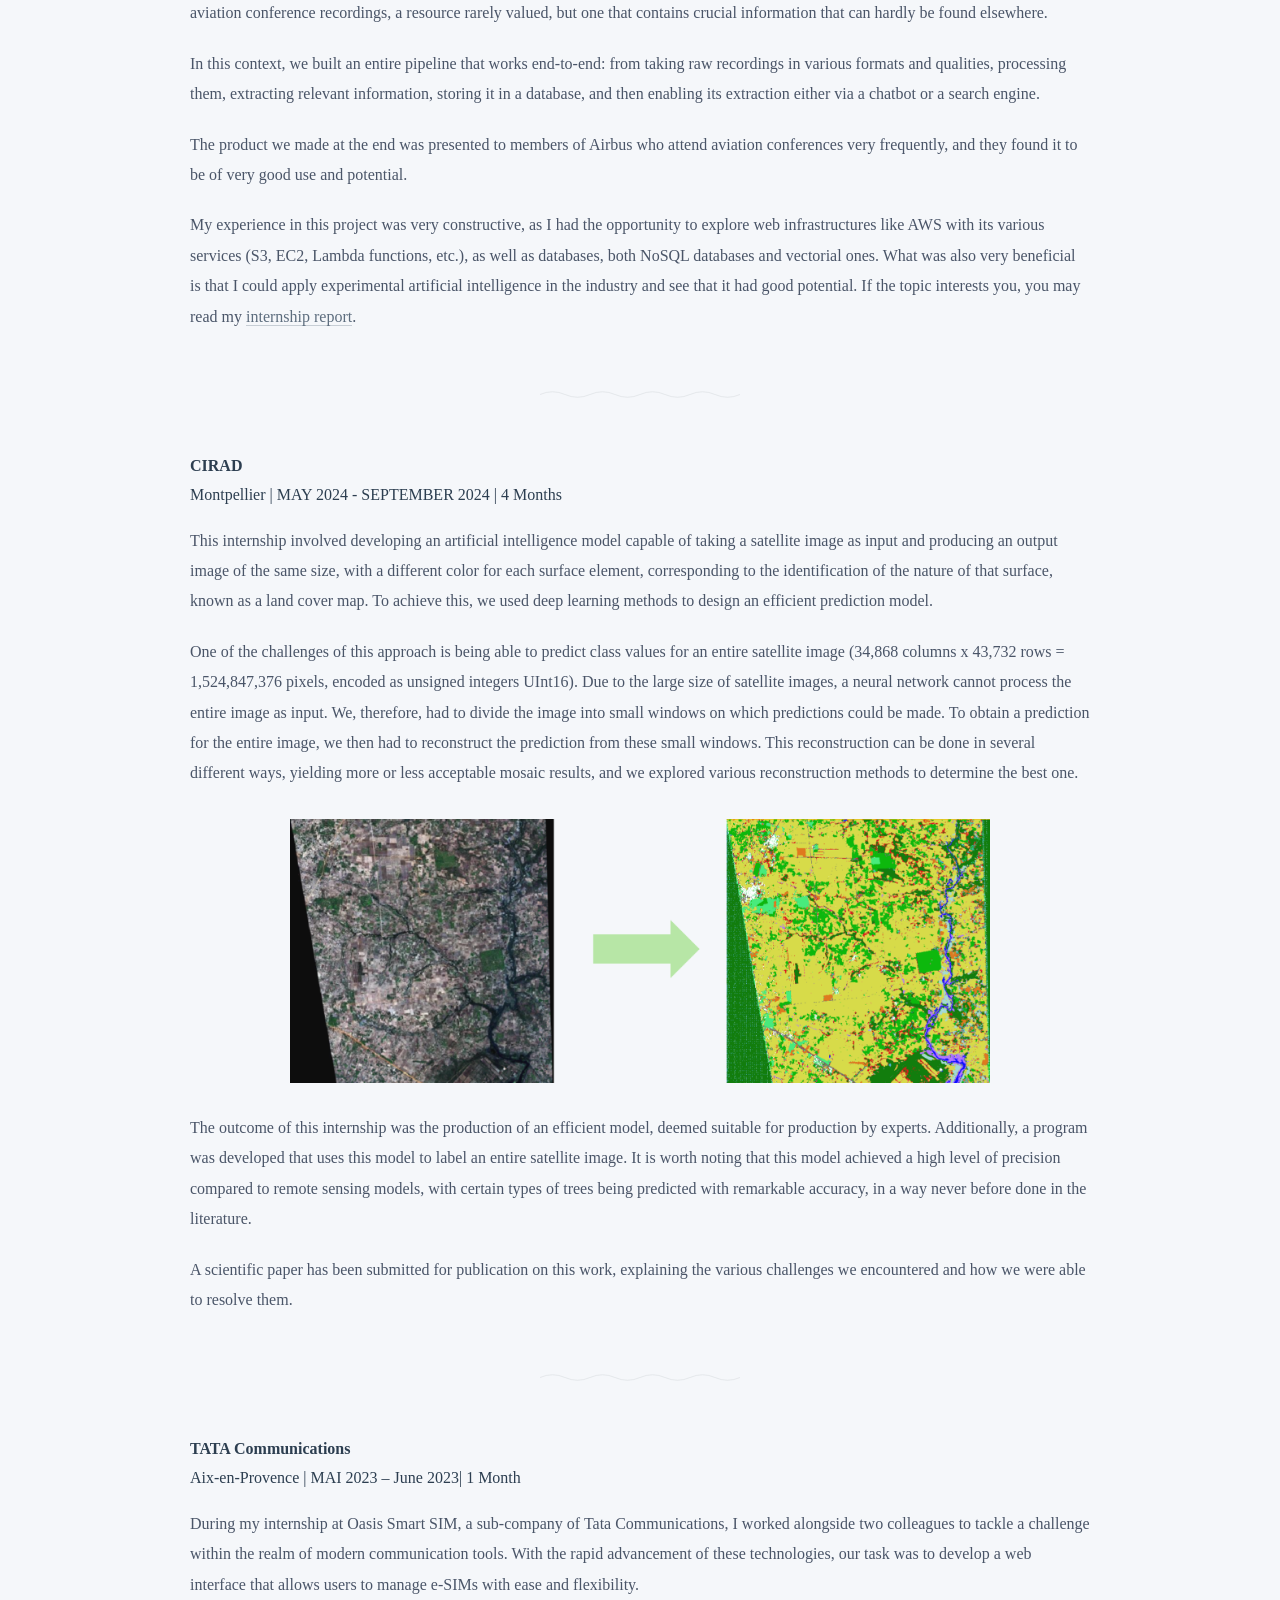
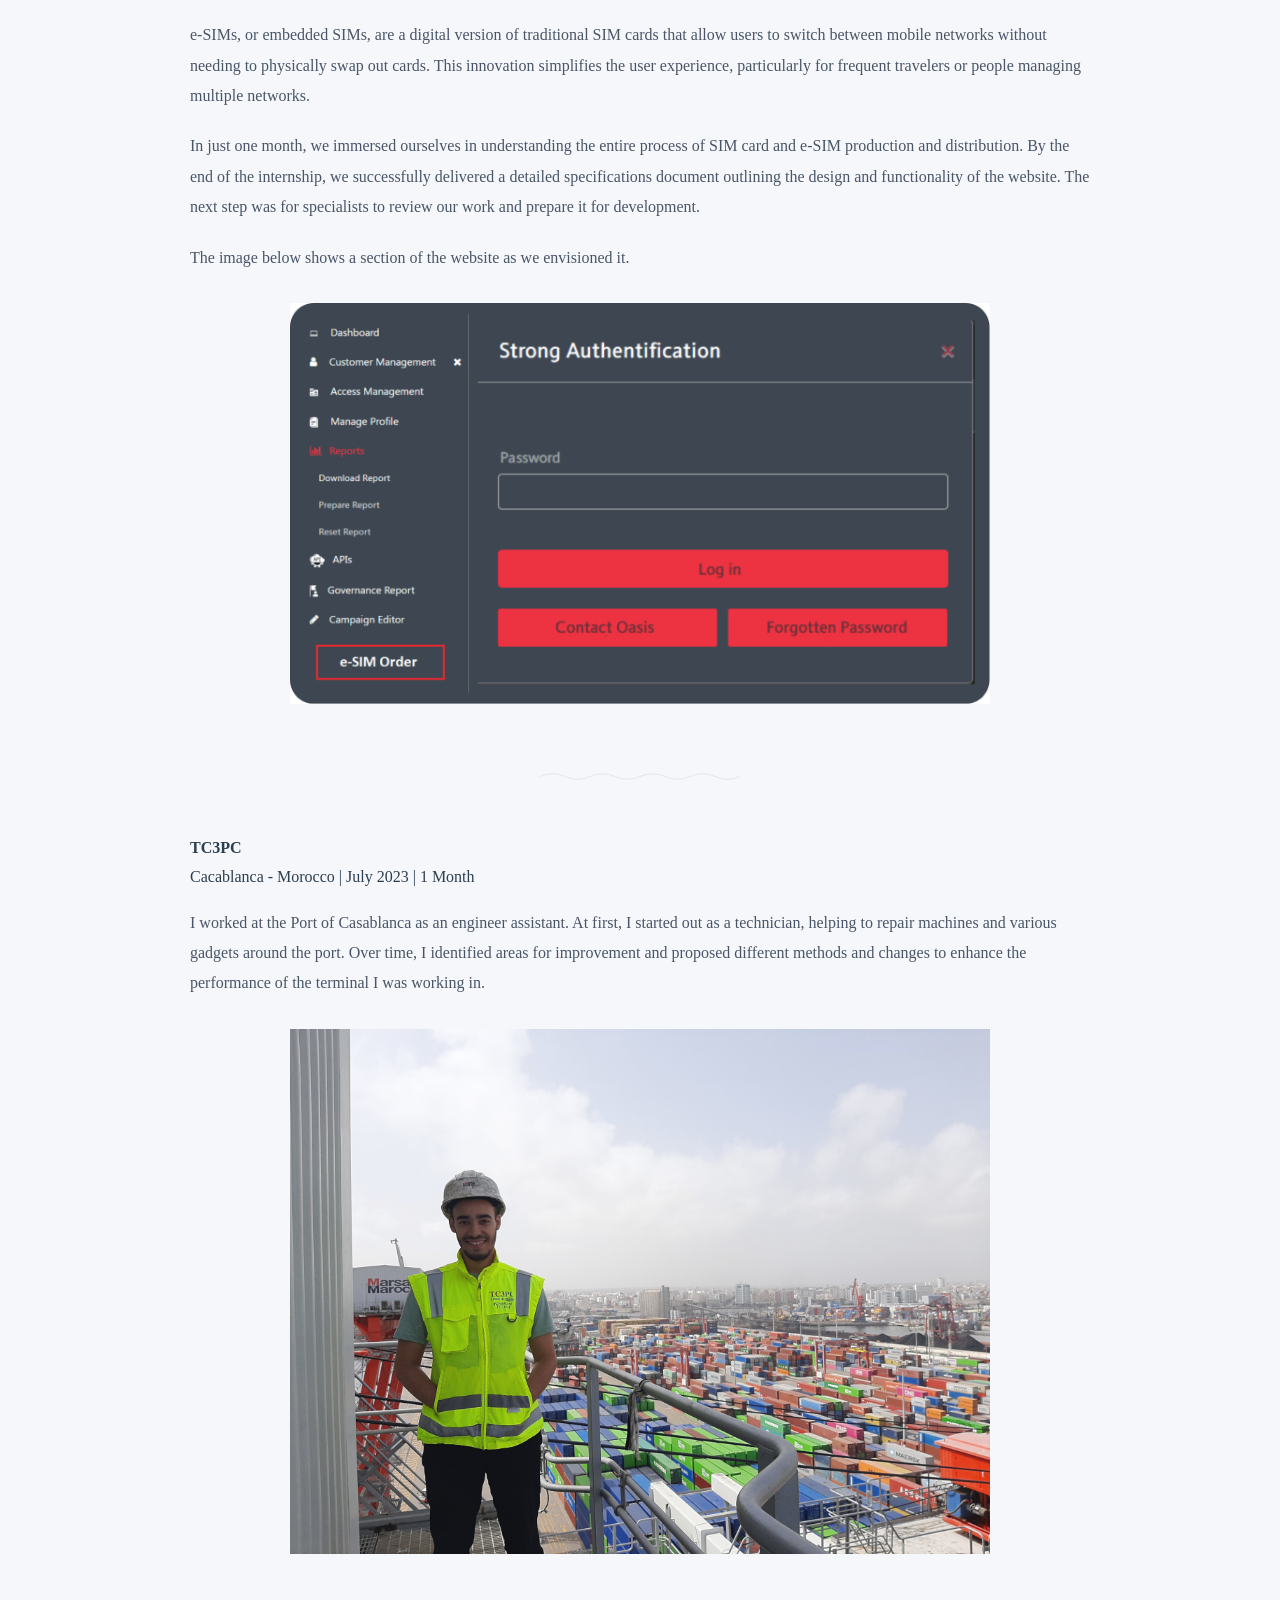
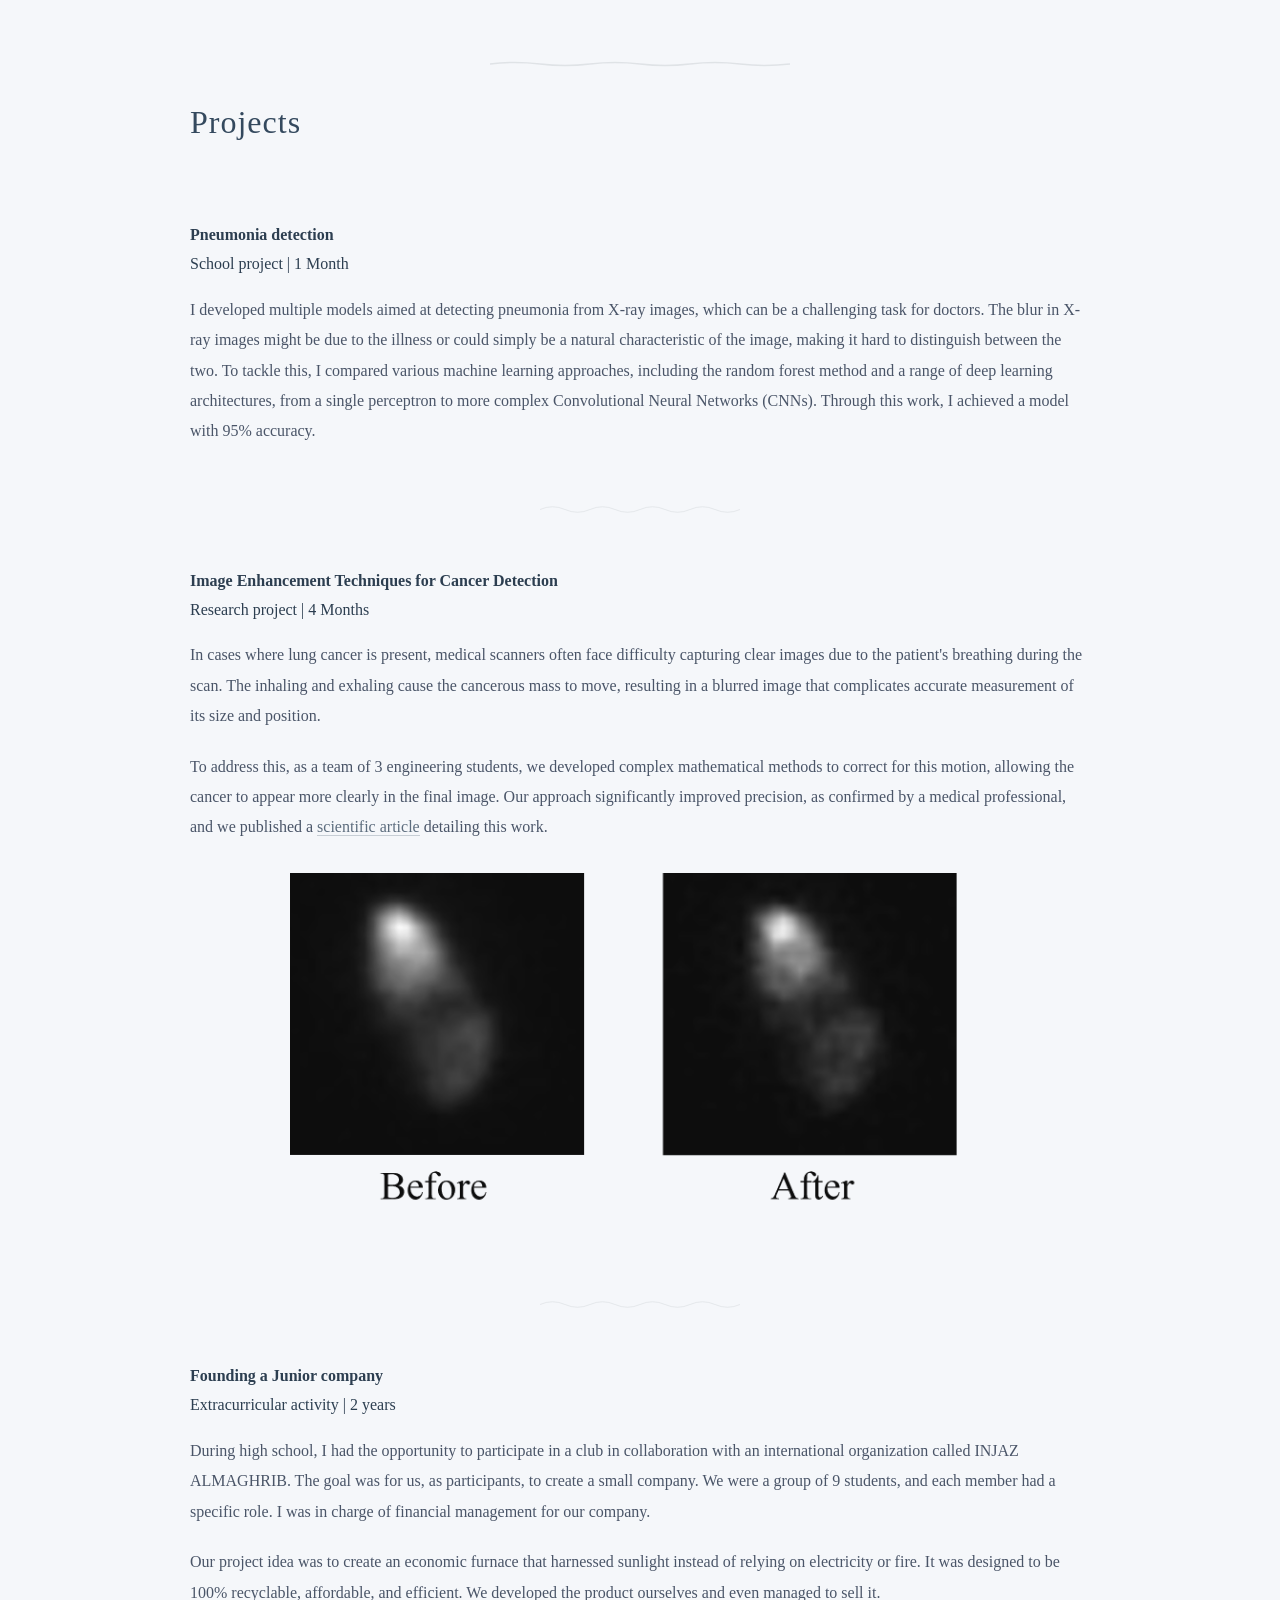
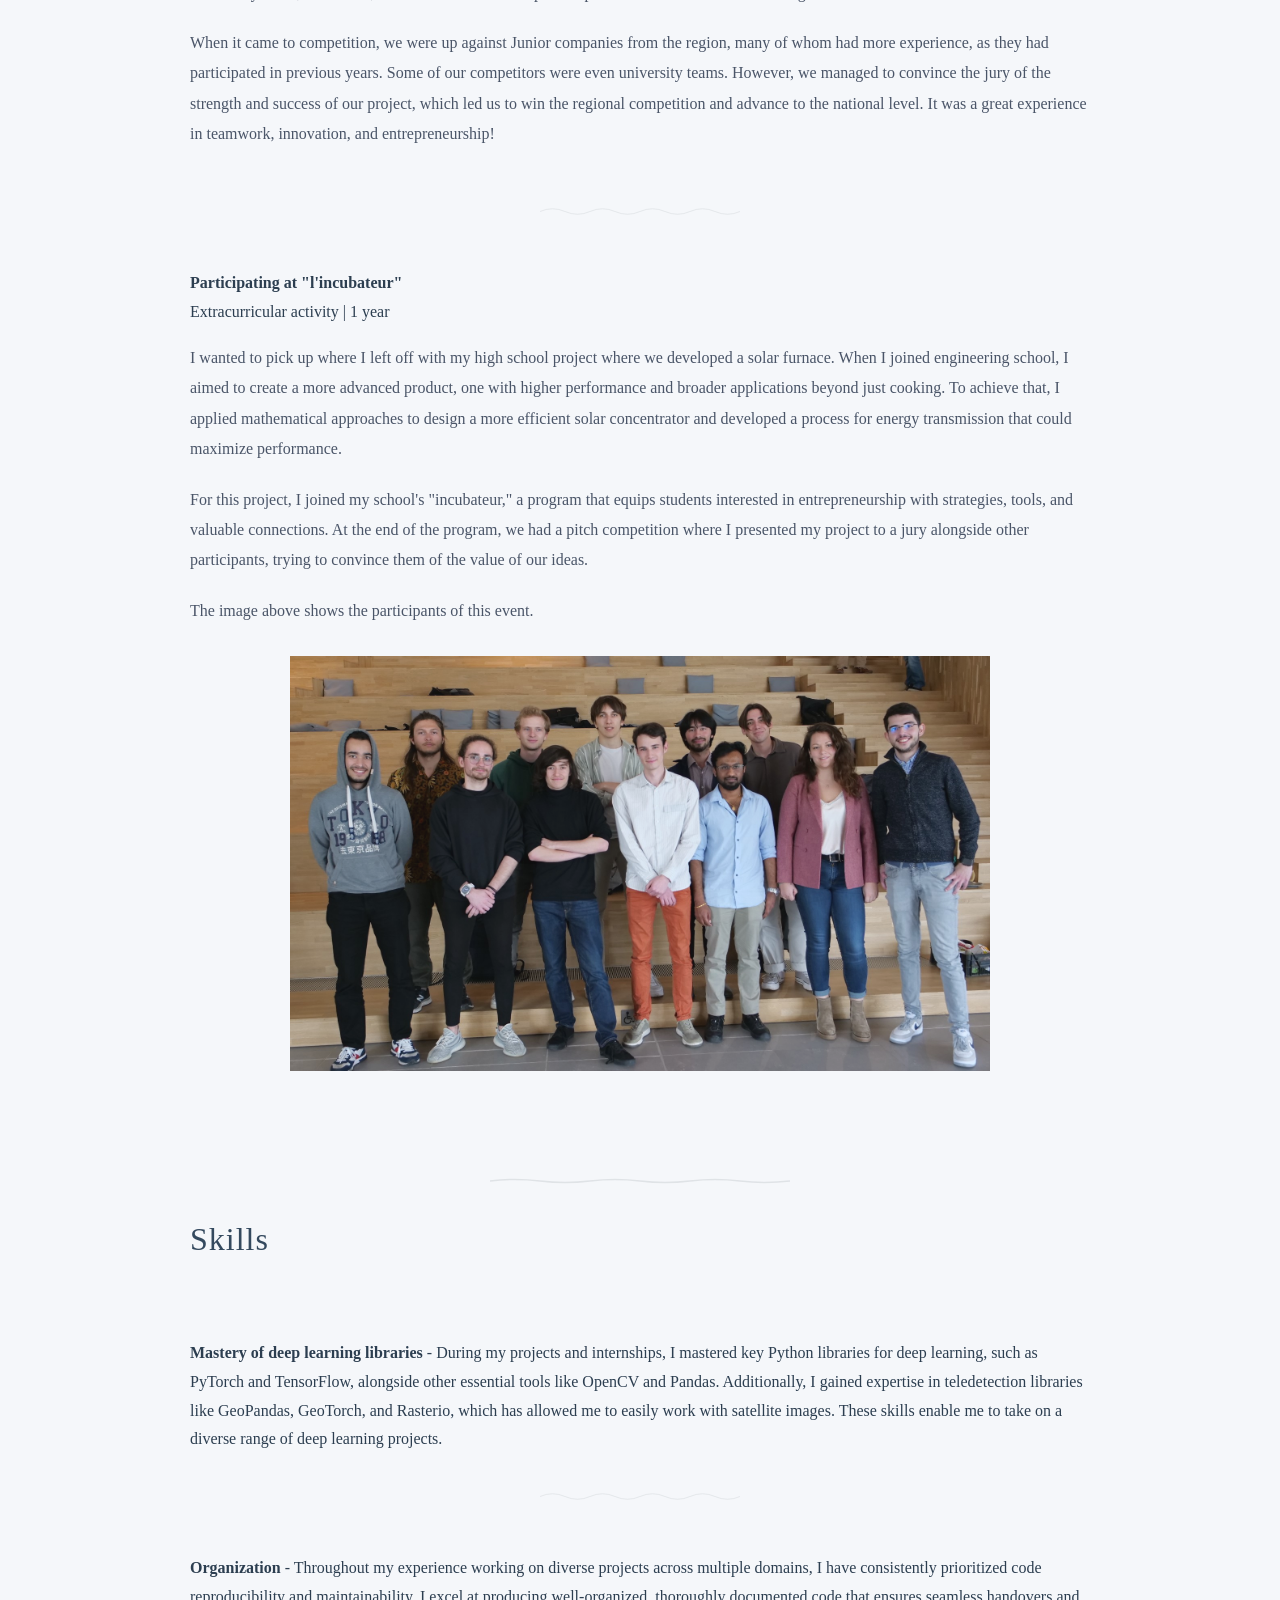
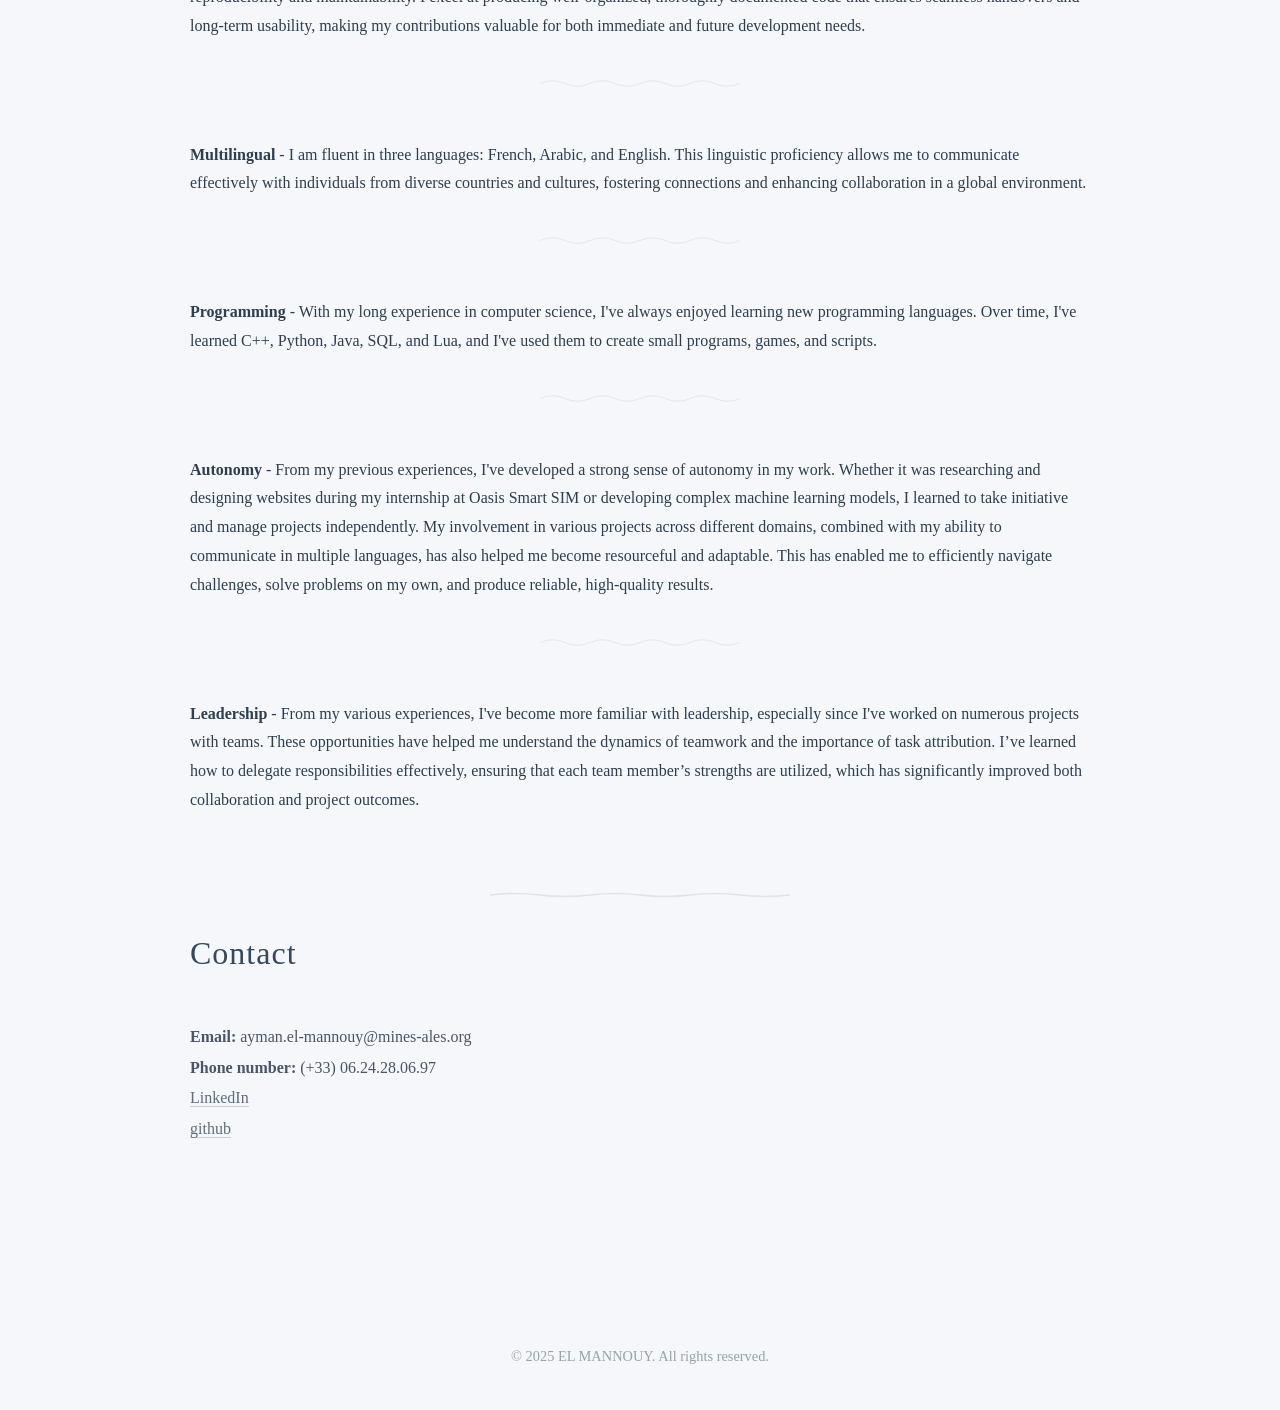
==== commit fed5d08b: "fixed typos" ====
--- a/index.html
+++ b/index.html
@@ -42,7 +42,7 @@
                     <strong>CS GROUP</strong> <br>
                     Toulouse | Since NOVEMBER 2025<br>
                     <p>
-                        I work on Foundry, Palantir's product, where I handle big data processing and management. Foundry is a platform with a strong reputation for being deployed by large organizations for large-scale data management and processing. I primarily use the PySpark library to process data within Foundry—a framework similar to Pandas but optimized for parallel processing.
+                        I work on Foundry, Palantir's product, where I handle big data processing and management. Foundry is a platform with a strong reputation for being deployed by large organizations for large-scale data management and processing. I primarily use the PySpark library, a framework similar to Pandas but optimized for parallel processing.
                     </p>
                     <p>
                         This experience has been very enriching for me as it has brought me into contact with various organizations and teams: integral teams within Airbus, partners that manufacture plane parts, airlines, and more. This has especially immersed me in the aviation world and the data surrounding aviation.
@@ -68,7 +68,7 @@
 
                 <li>
                     <strong>CIRAD</strong> <br>
-                    Montpellier | MAI 2024 - SEPTEMBER 2024 | 4 Months<br>
+                    Montpellier | MAY 2024 - SEPTEMBER 2024 | 4 Months<br>
                     <p>
                         This internship involved developing an artificial intelligence model capable of taking a satellite image as input and producing an output image of the same size, with a different color for each surface element, corresponding to the identification of the nature of that surface, known as a land cover map. To achieve this, we used deep learning methods to design an efficient prediction model.
                     </p>
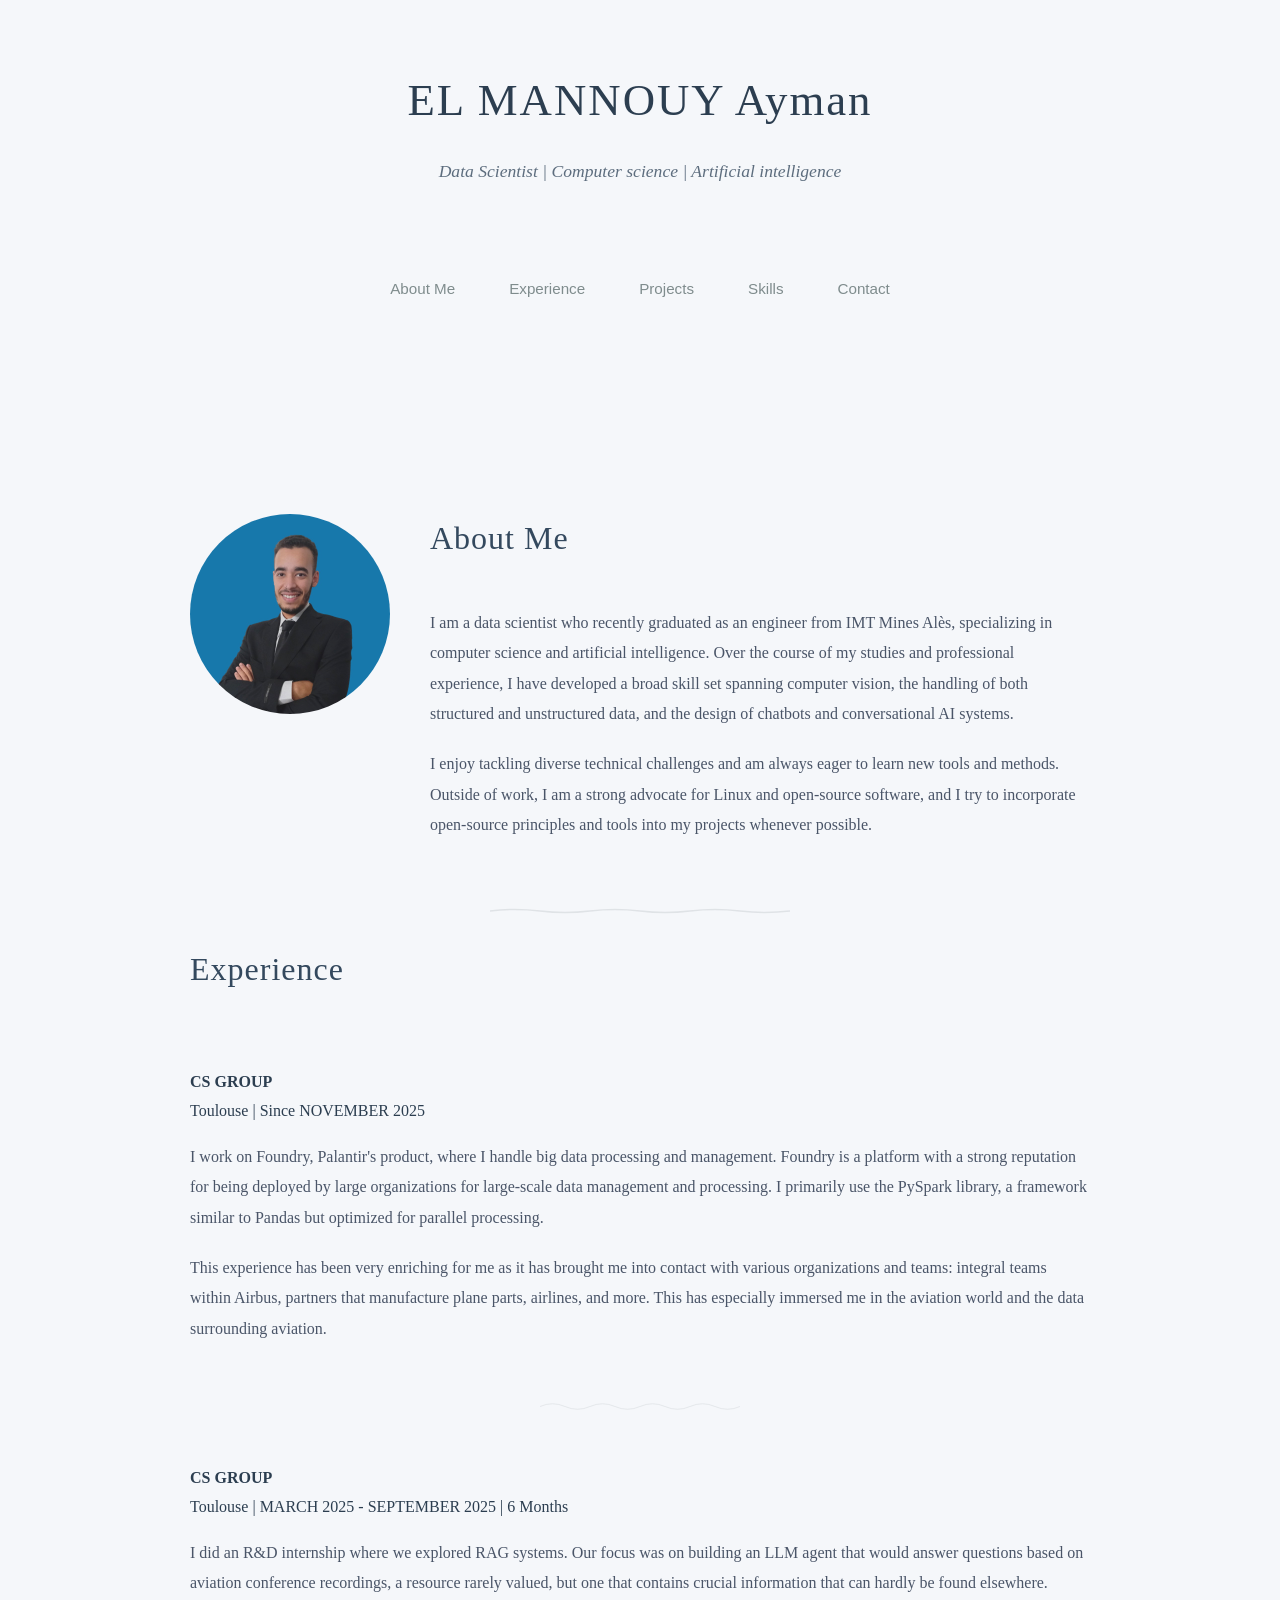
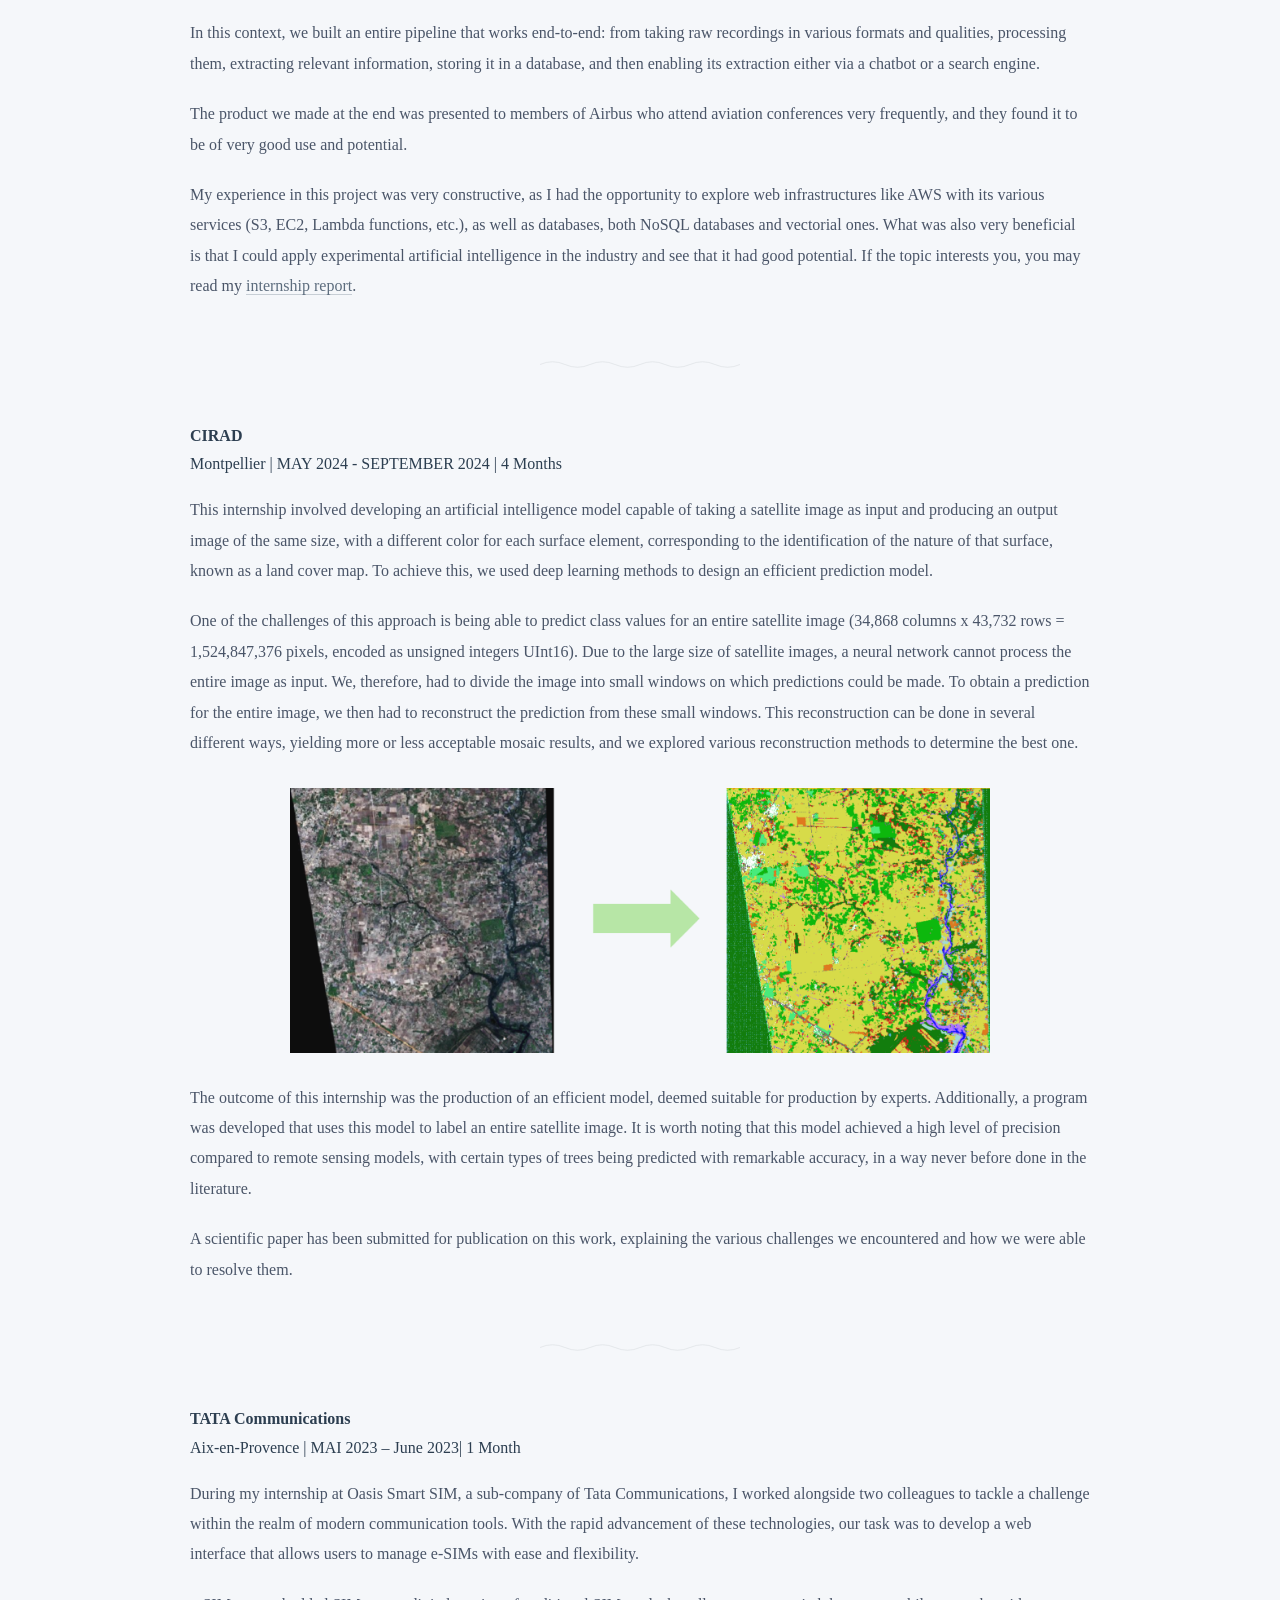
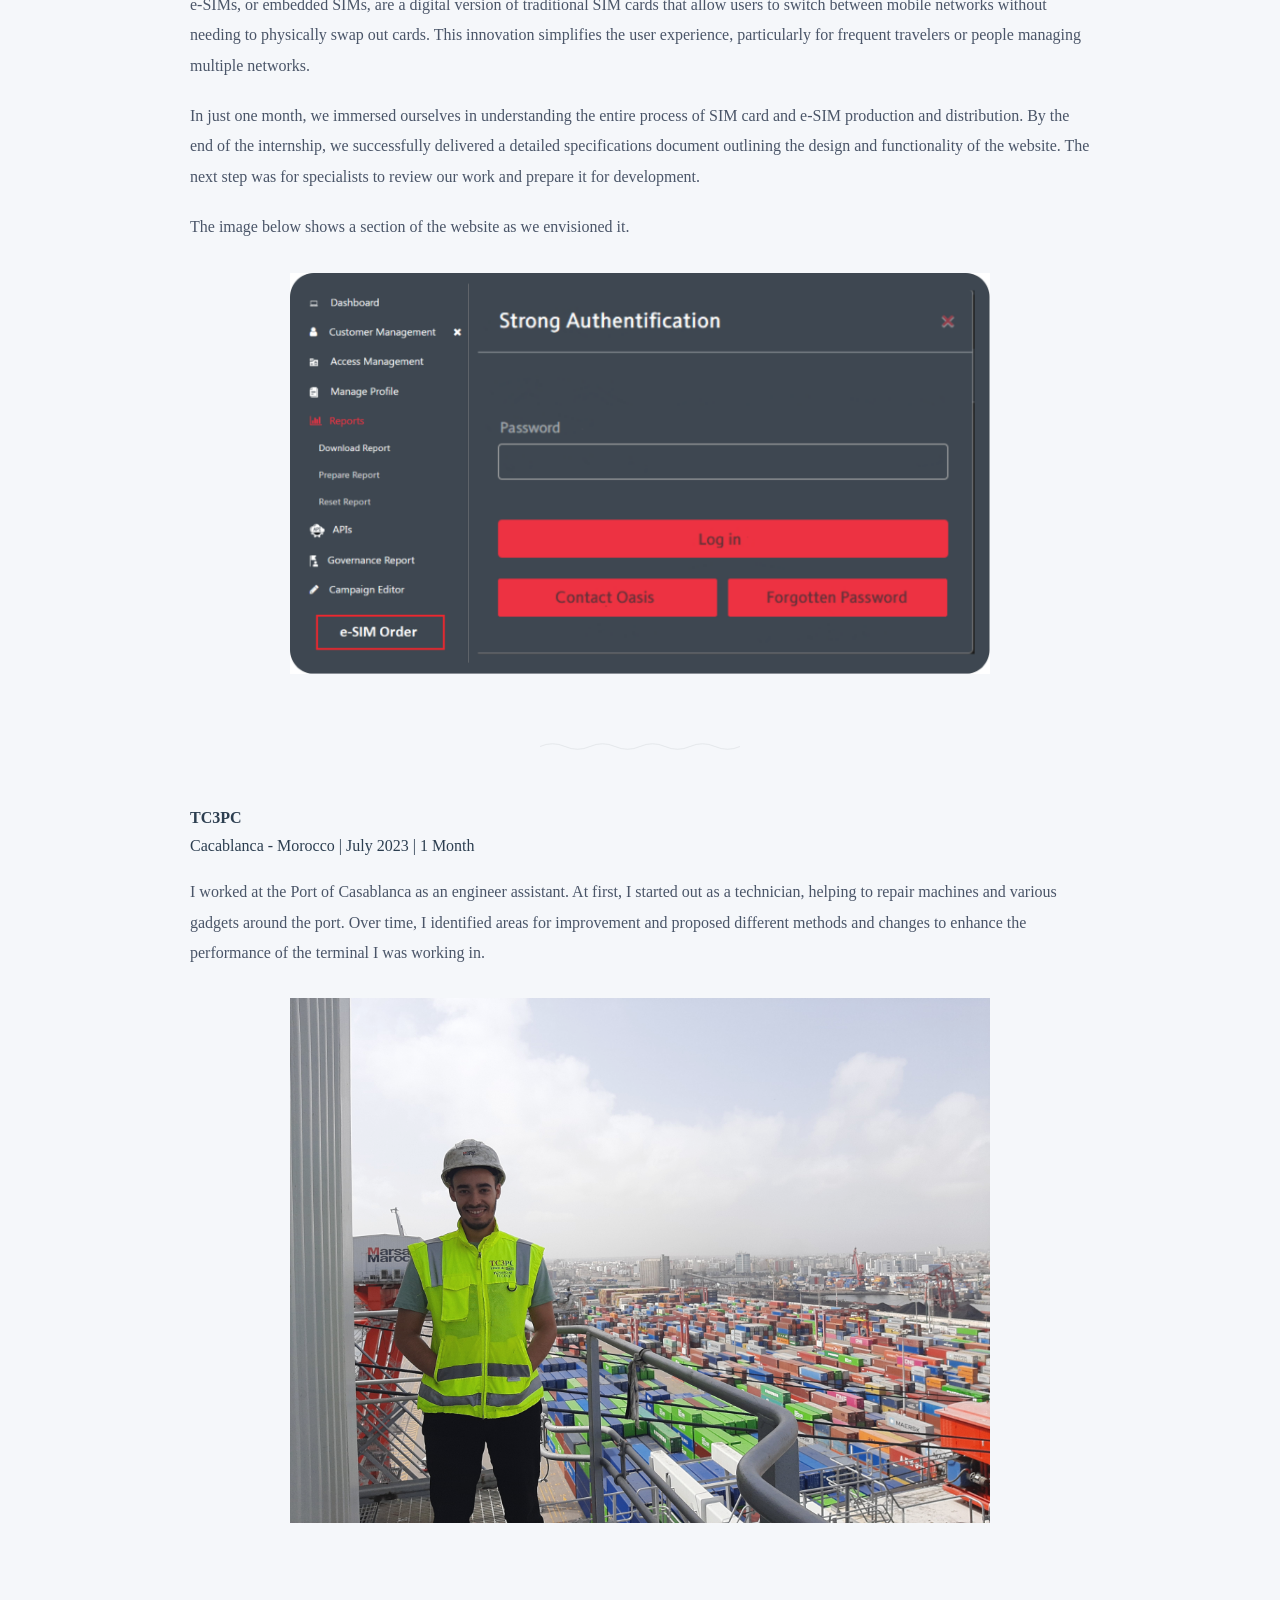
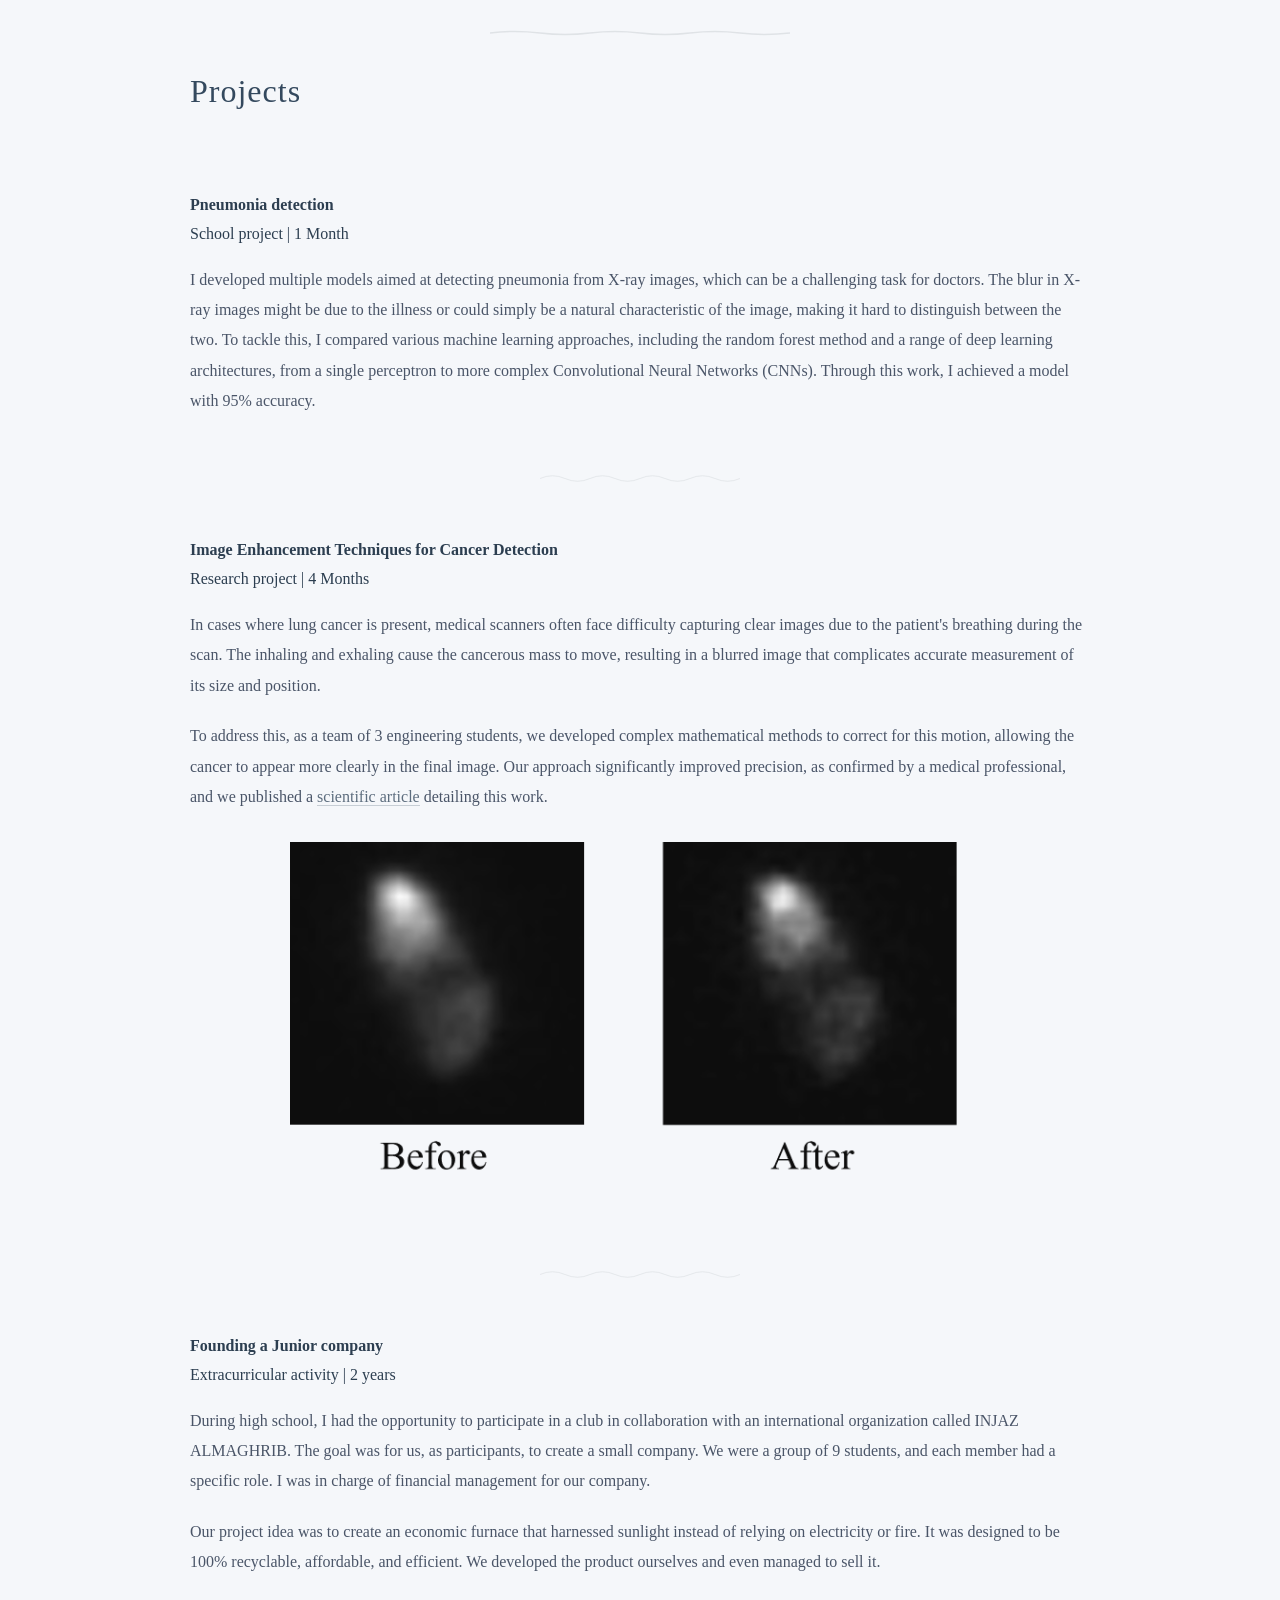
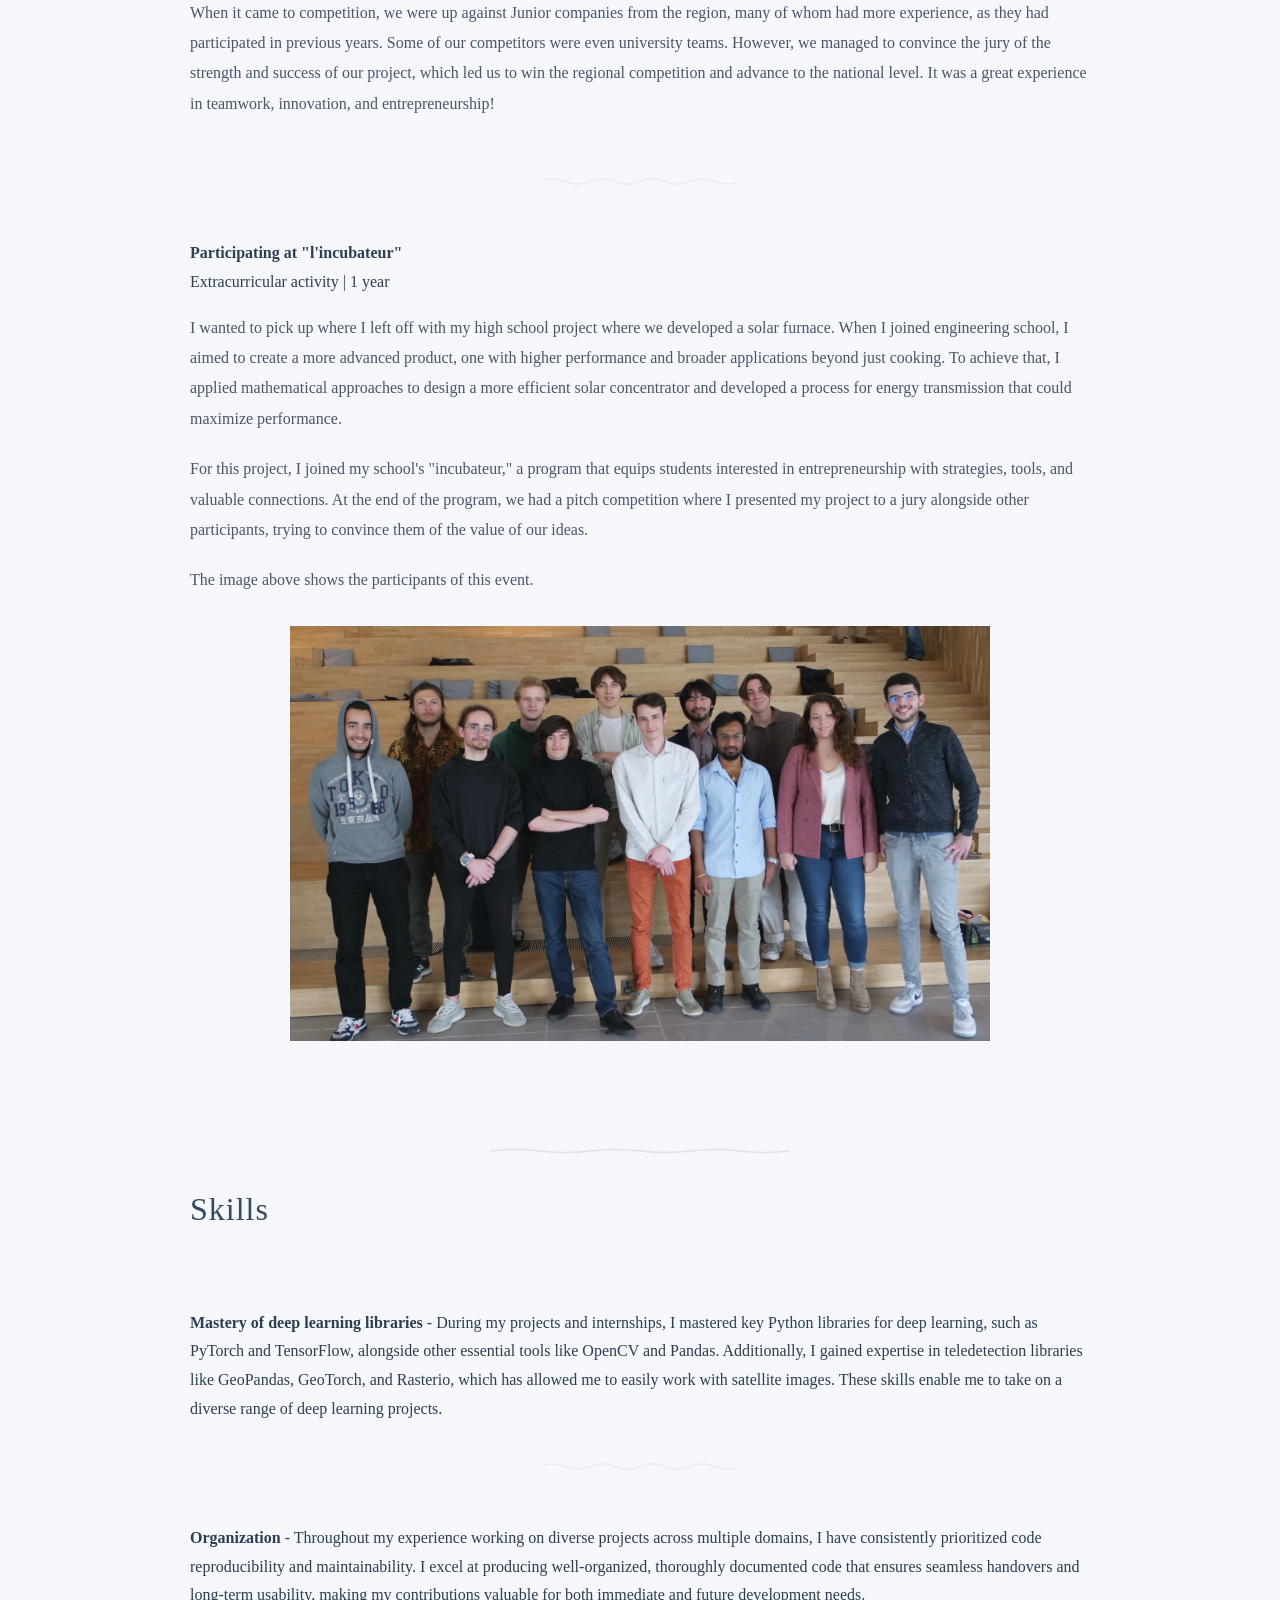
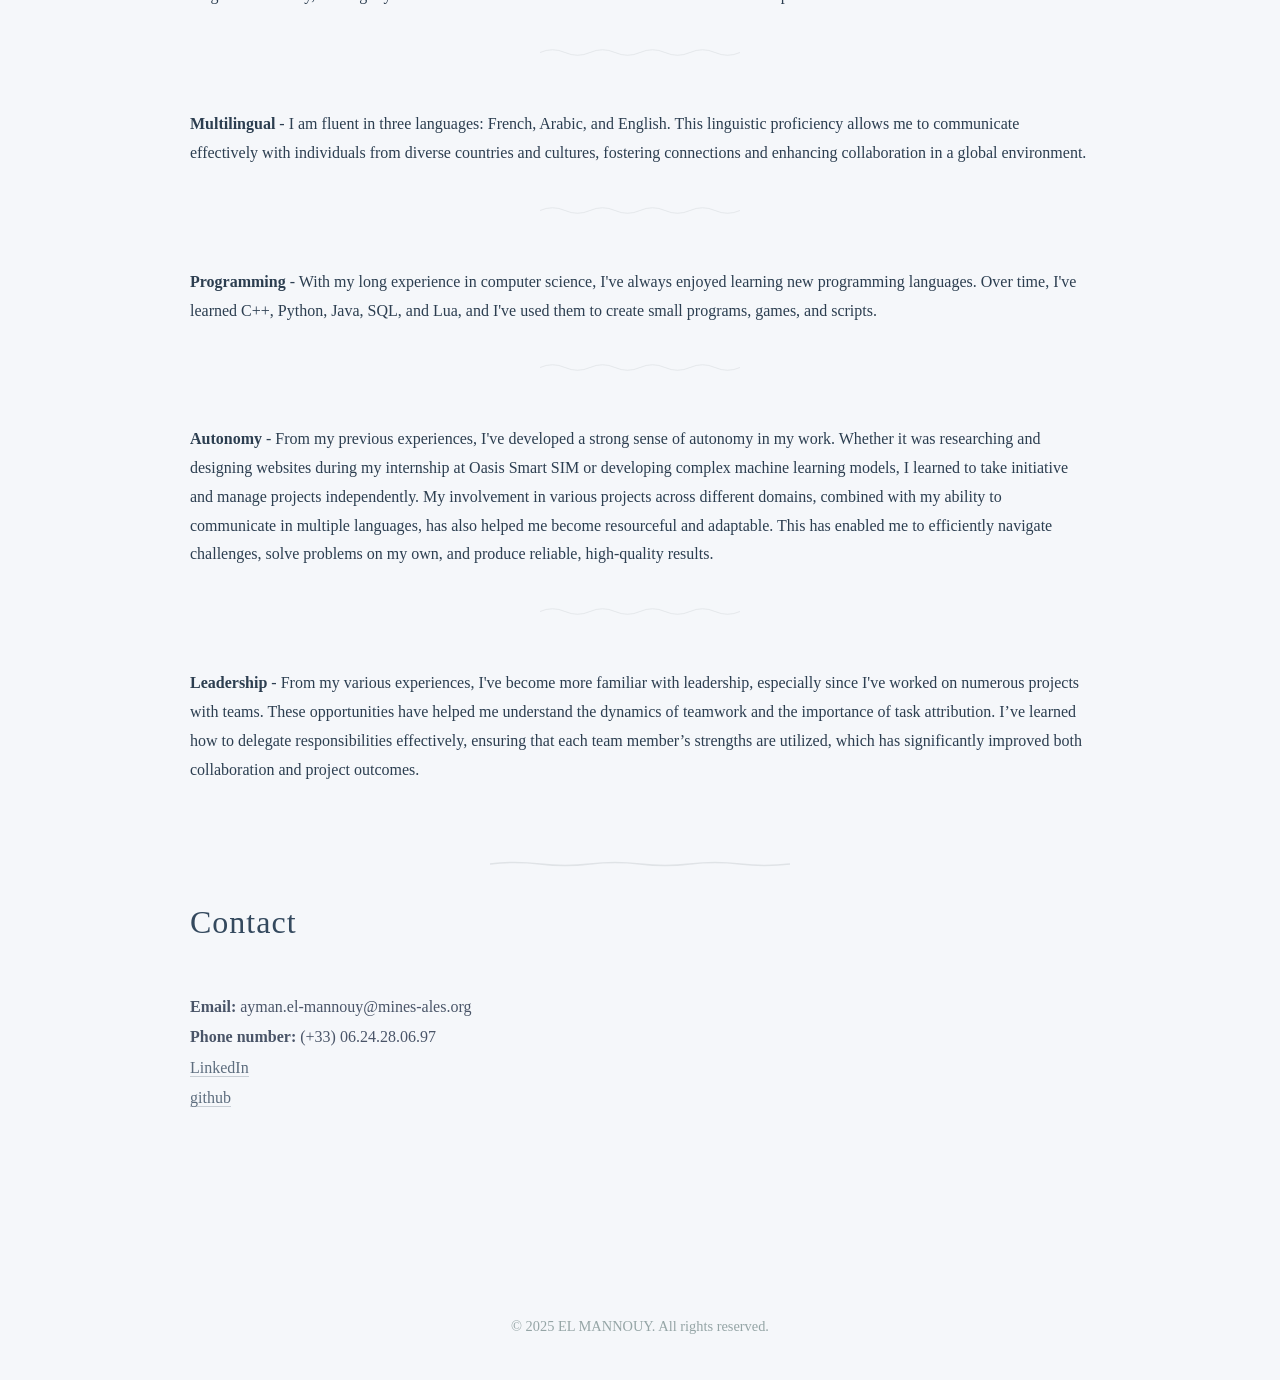
==== commit f73fc6b6: "Changed about me" ====
--- a/index.html
+++ b/index.html
@@ -10,7 +10,7 @@
 <body>
     <header>
         <h1>EL MANNOUY Ayman</h1>
-        <p> Data Engineer | Computer science | Artificial intelligence</p>
+        <p> Data Scientist | Computer science | Artificial intelligence</p>
     </header>
 
     <nav>
@@ -27,10 +27,10 @@
             <div class="text">
                 <h2>About Me</h2>
                 <p>
-                    I am currently a data engineer at CS GROUP. I take part in the Digital Alliance project, which is mainly led by Airbus and represents a collaboration between various airlines and aircraft part manufacturers (General Electric, Collins, Liebherr, etc.). The purpose is to collaborate on the development of predictive models for aircraft system failures, enabling proactive maintenance.
+                    I am a data scientist who recently graduated as an engineer from IMT Mines Alès, specializing in computer science and artificial intelligence. Over the course of my studies and professional experience, I have developed a broad skill set spanning computer vision, the handling of both structured and unstructured data, and the design of chatbots and conversational AI systems.
                 </p>
                 <p>
-                    CS GROUP's role in this collaboration is to help partners develop their models. The assistance covers large data preparation for model development, production workflow monitoring and maintenance. With our solid experience, we also provide training for new customer airlines and partners. Additionally, we develop tools that make model development easier, faster, and more efficient.
+                    I enjoy tackling diverse technical challenges and am always eager to learn new tools and methods. Outside of work, I am a strong advocate for Linux and open-source software, and I try to incorporate open-source principles and tools into my projects whenever possible.
                 </p>
             </div>
         </section>
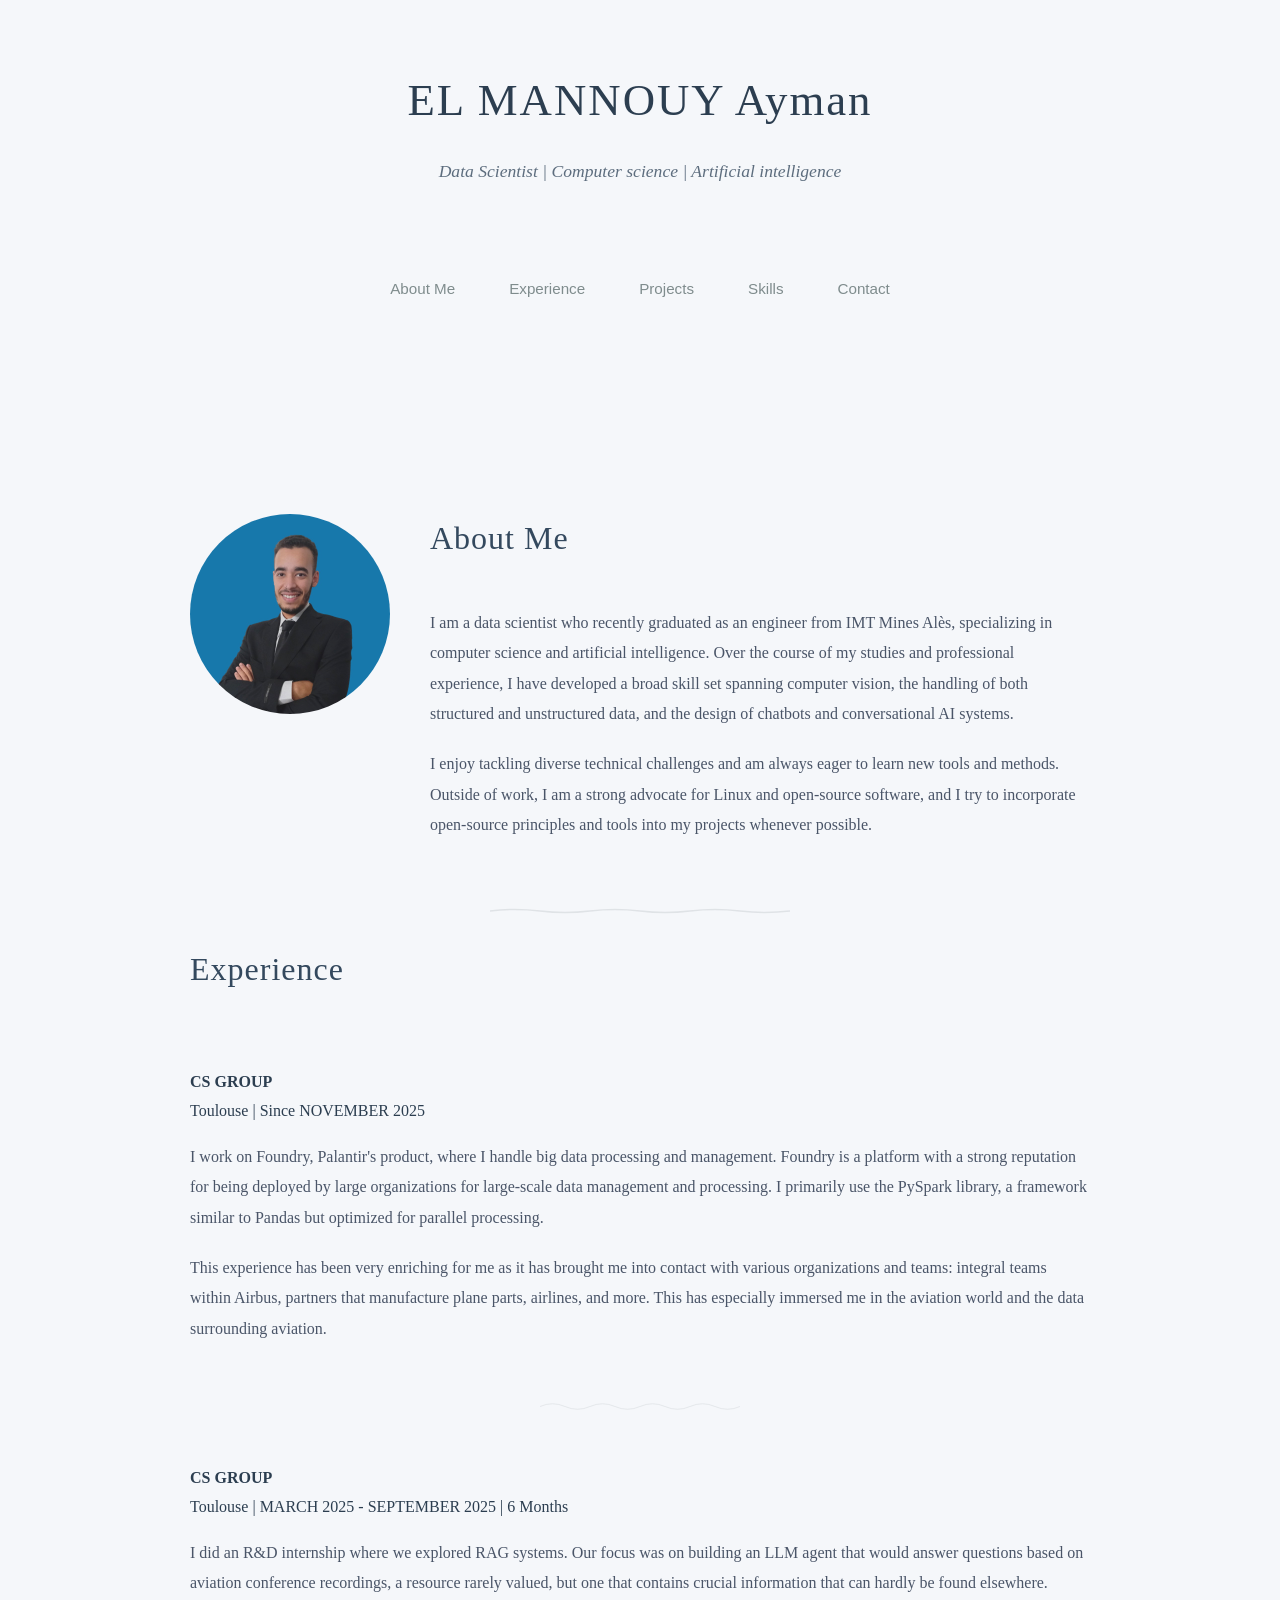
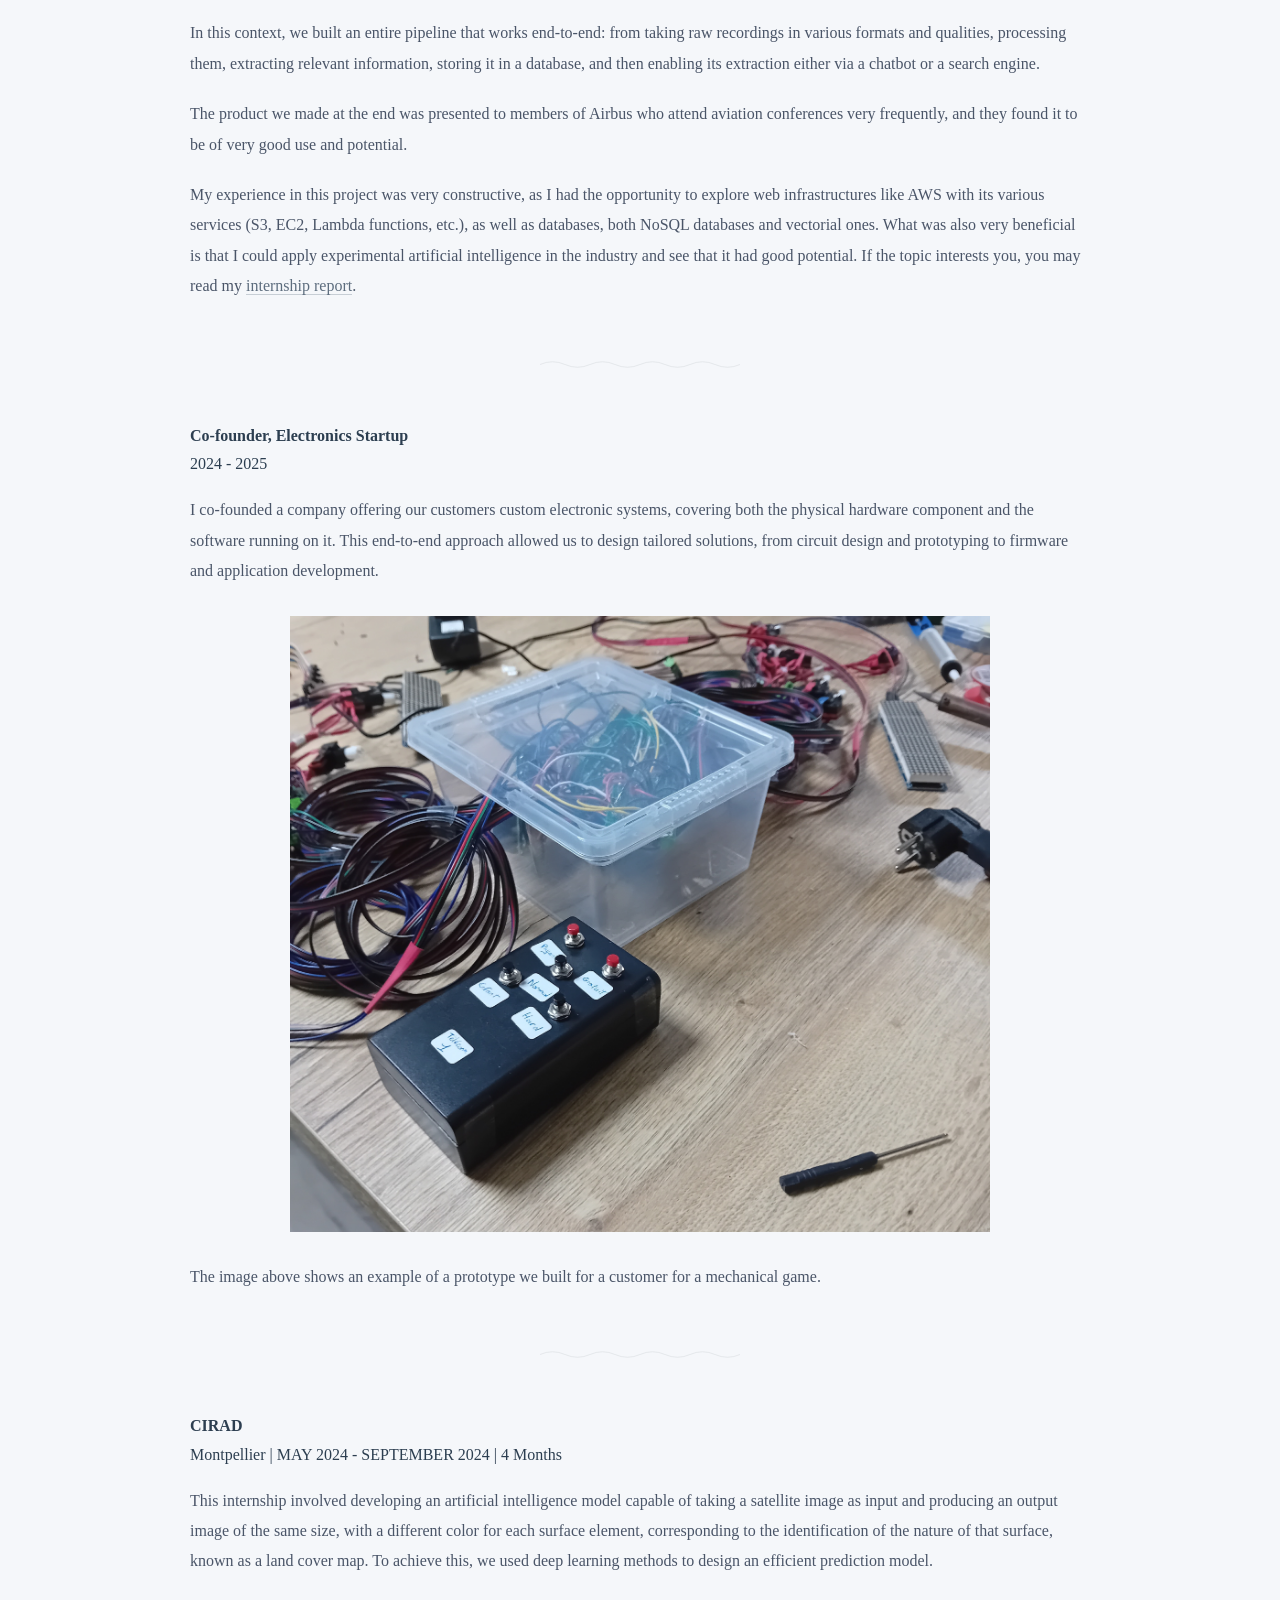
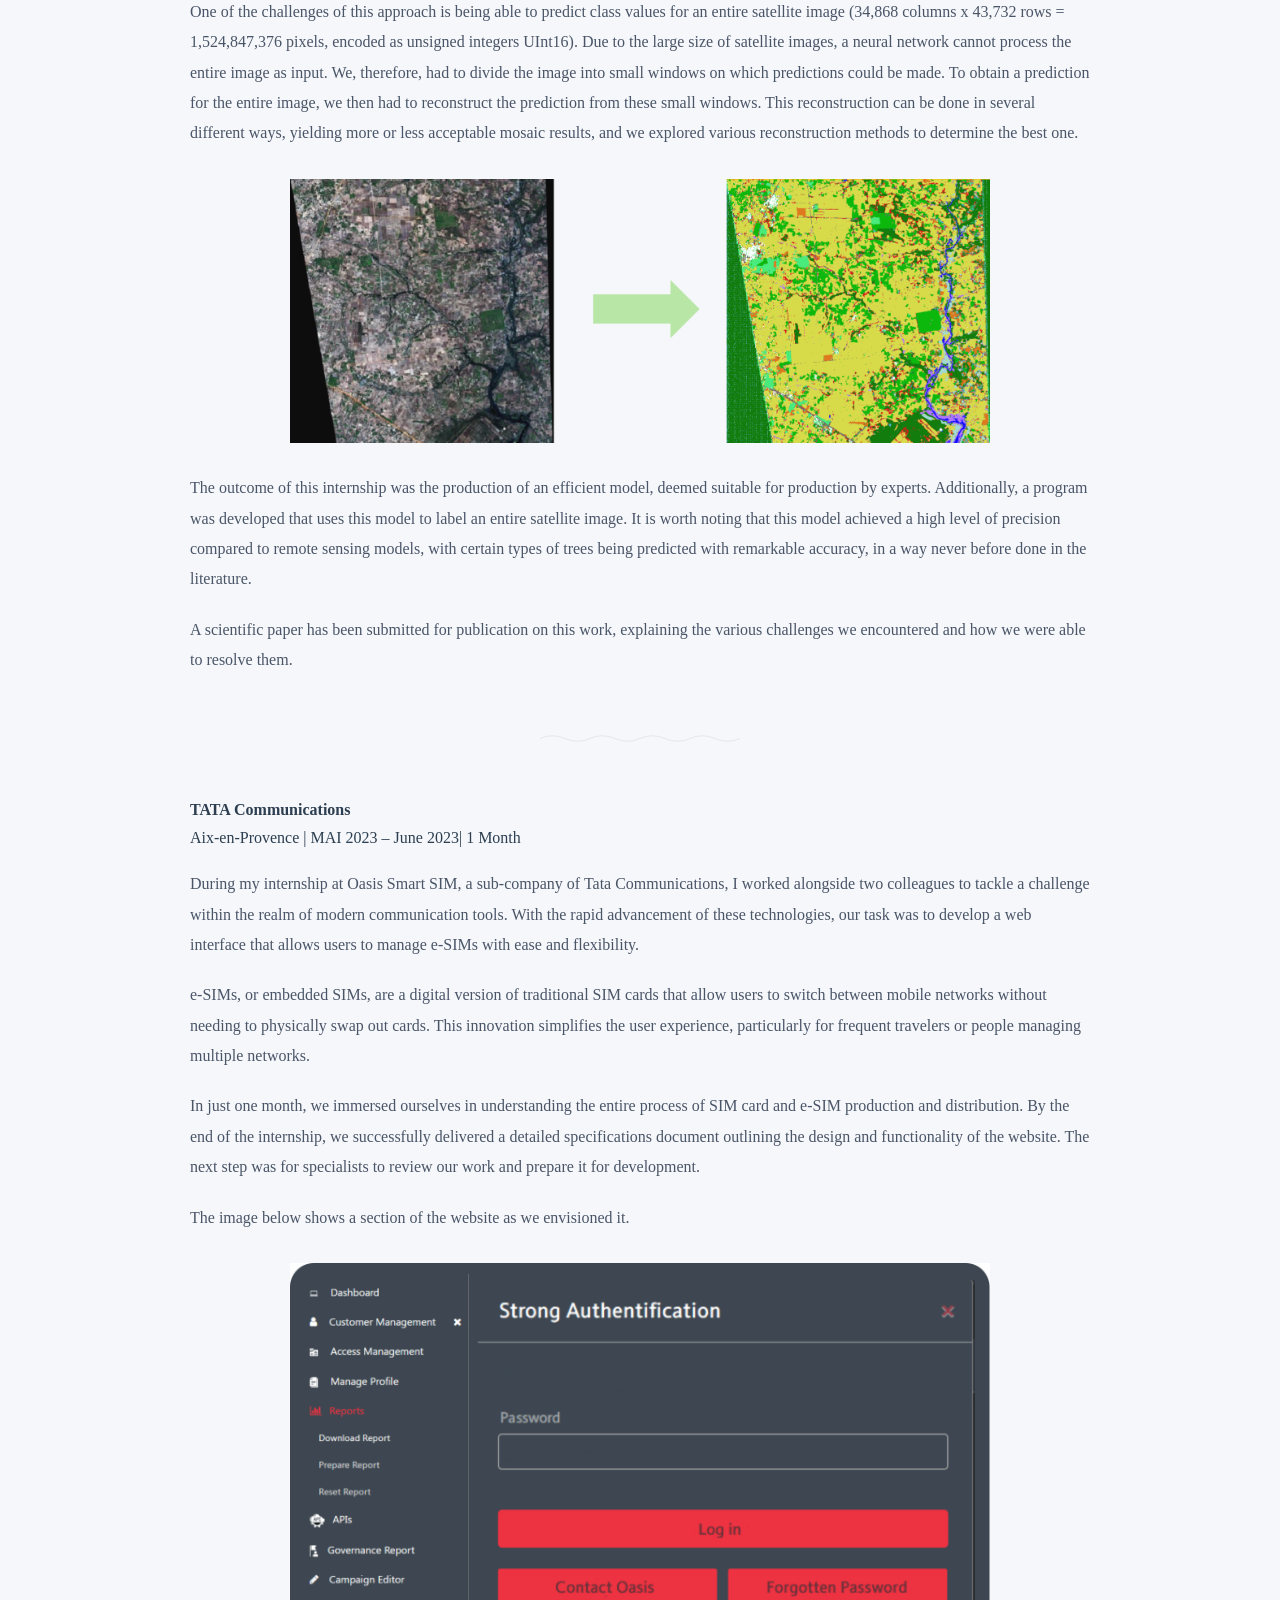
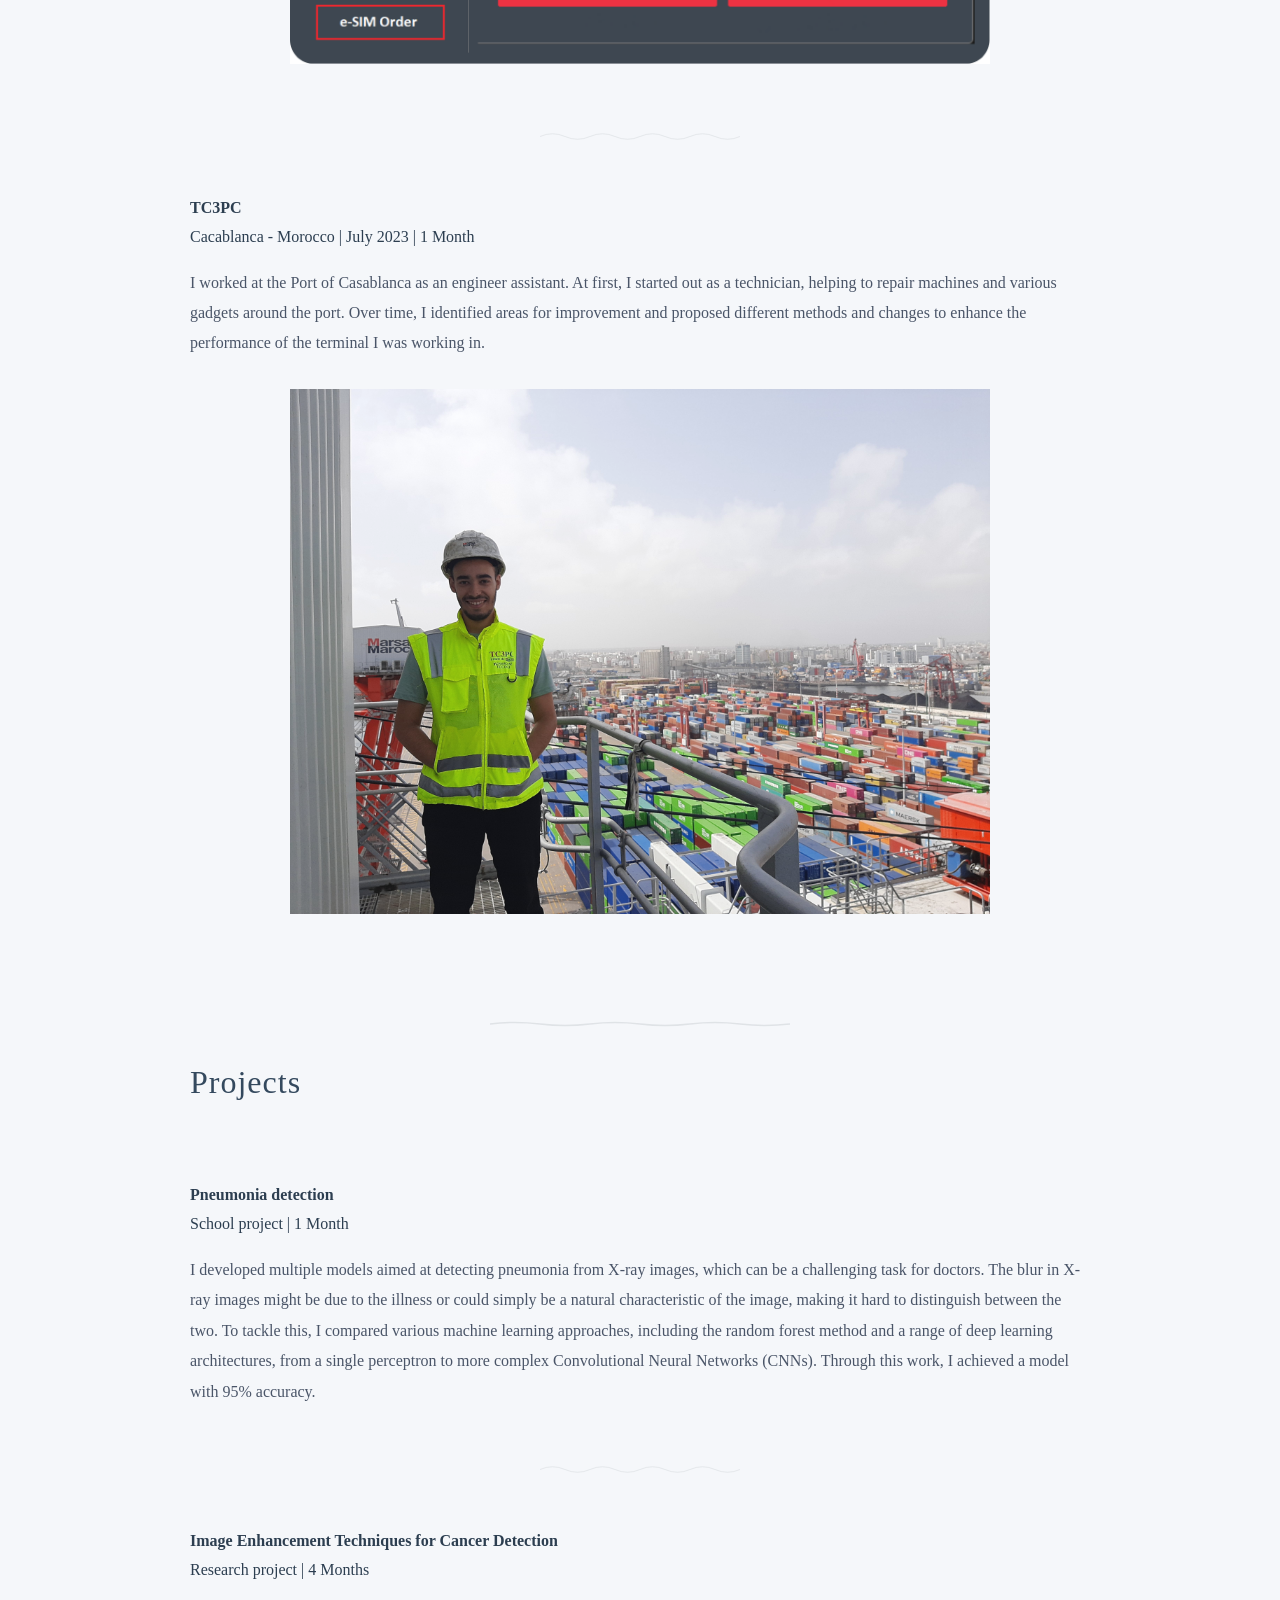
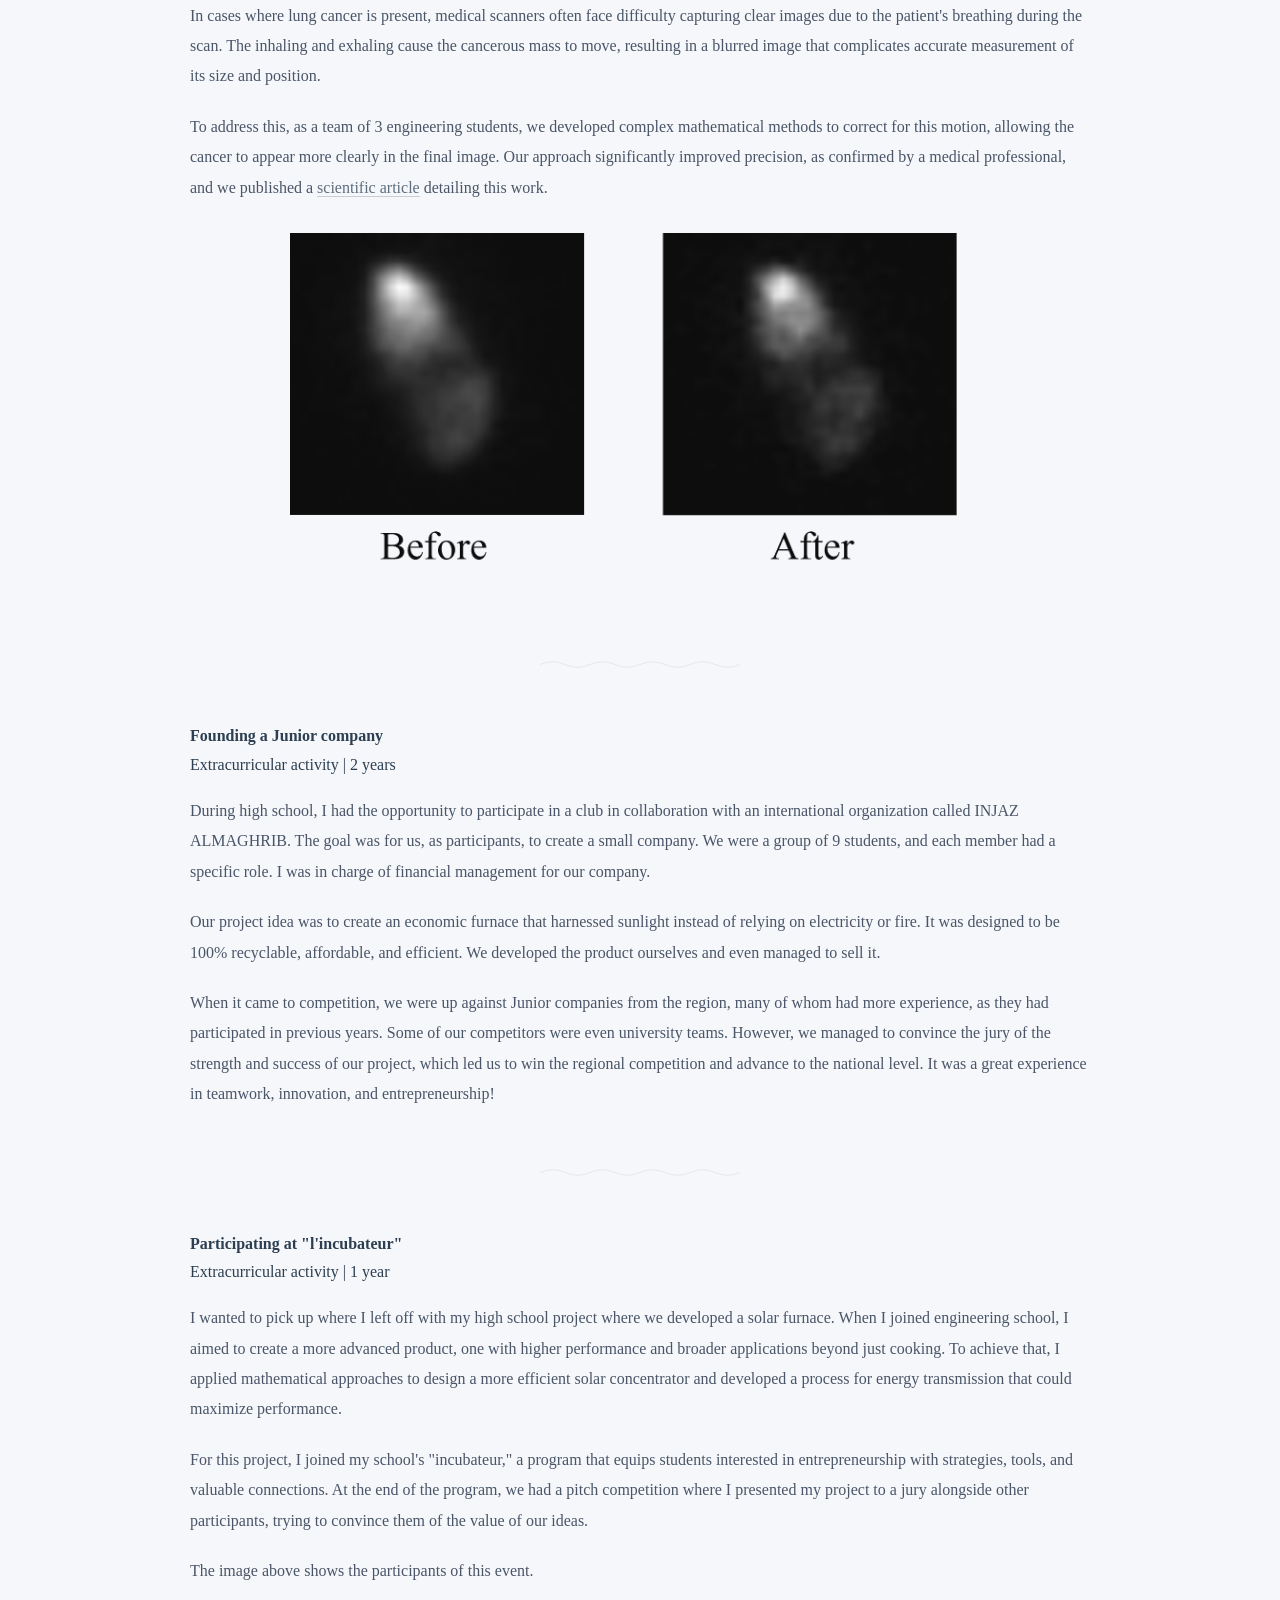
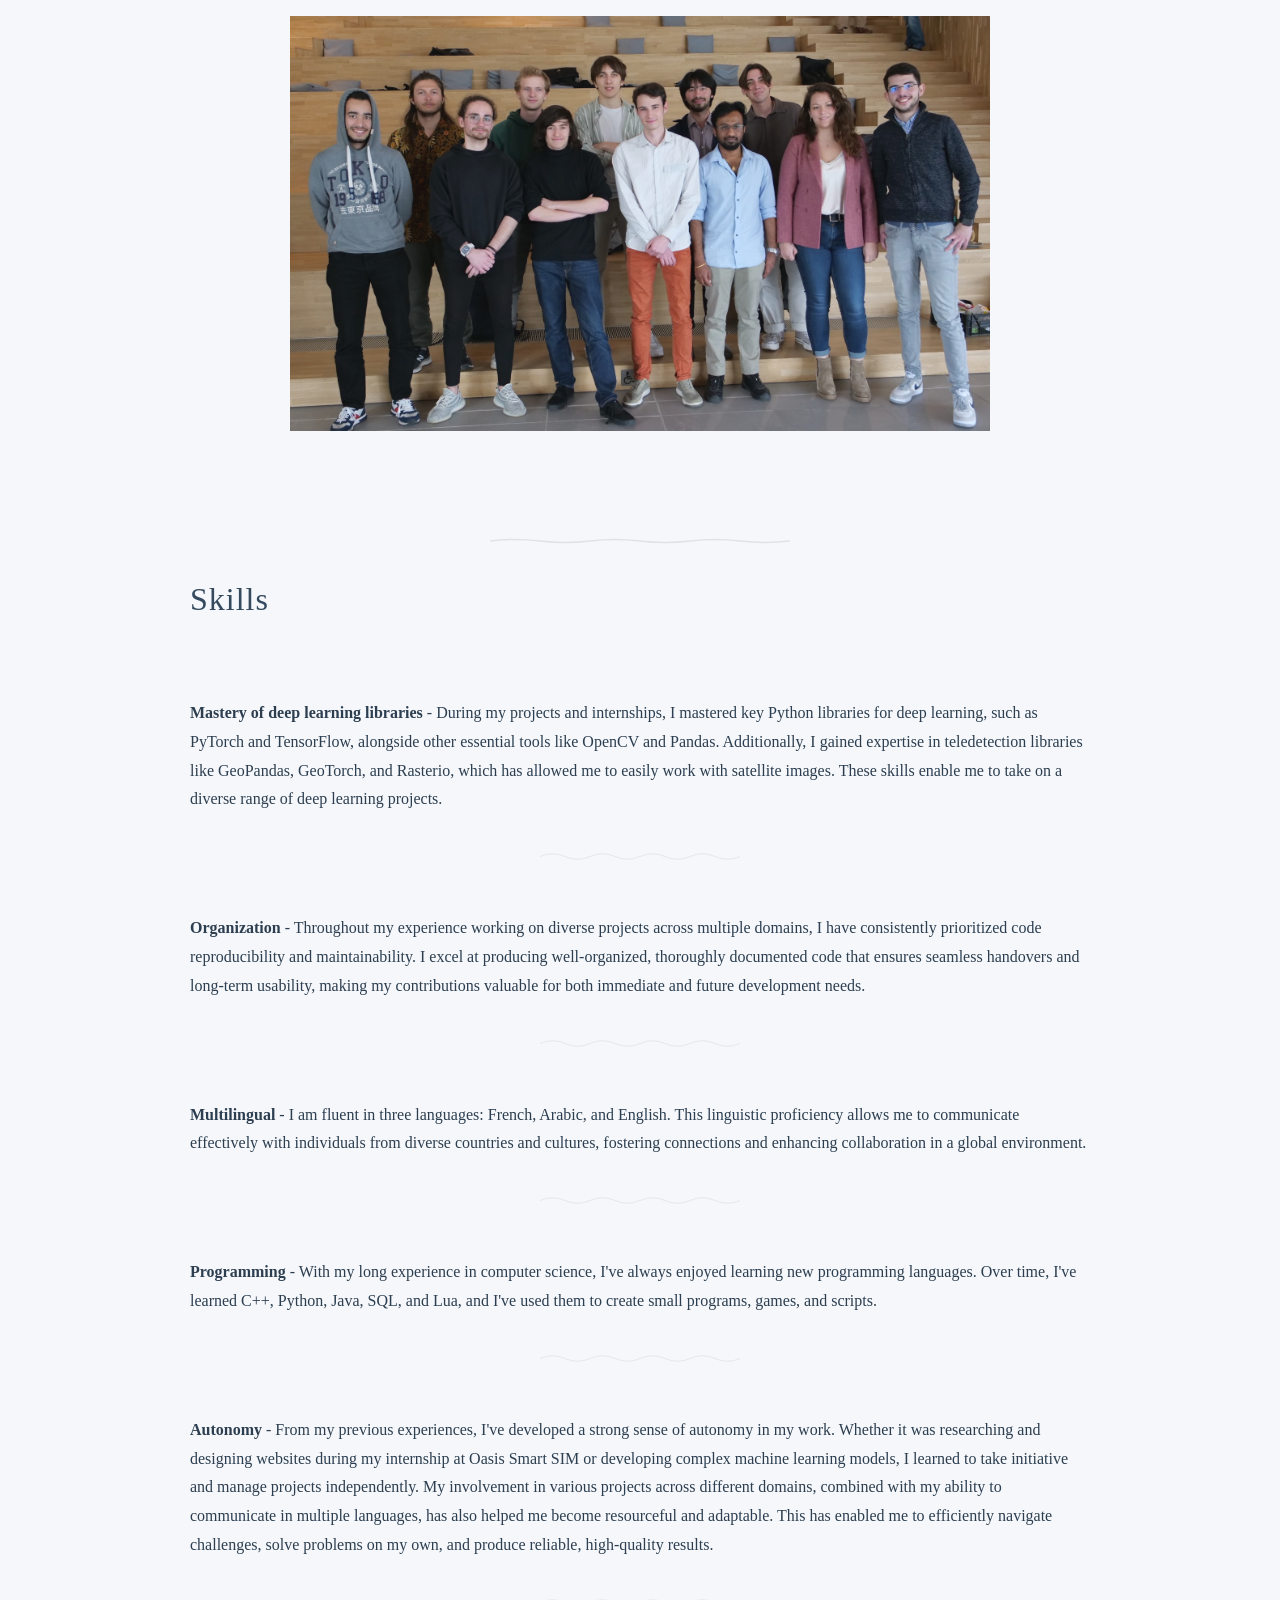
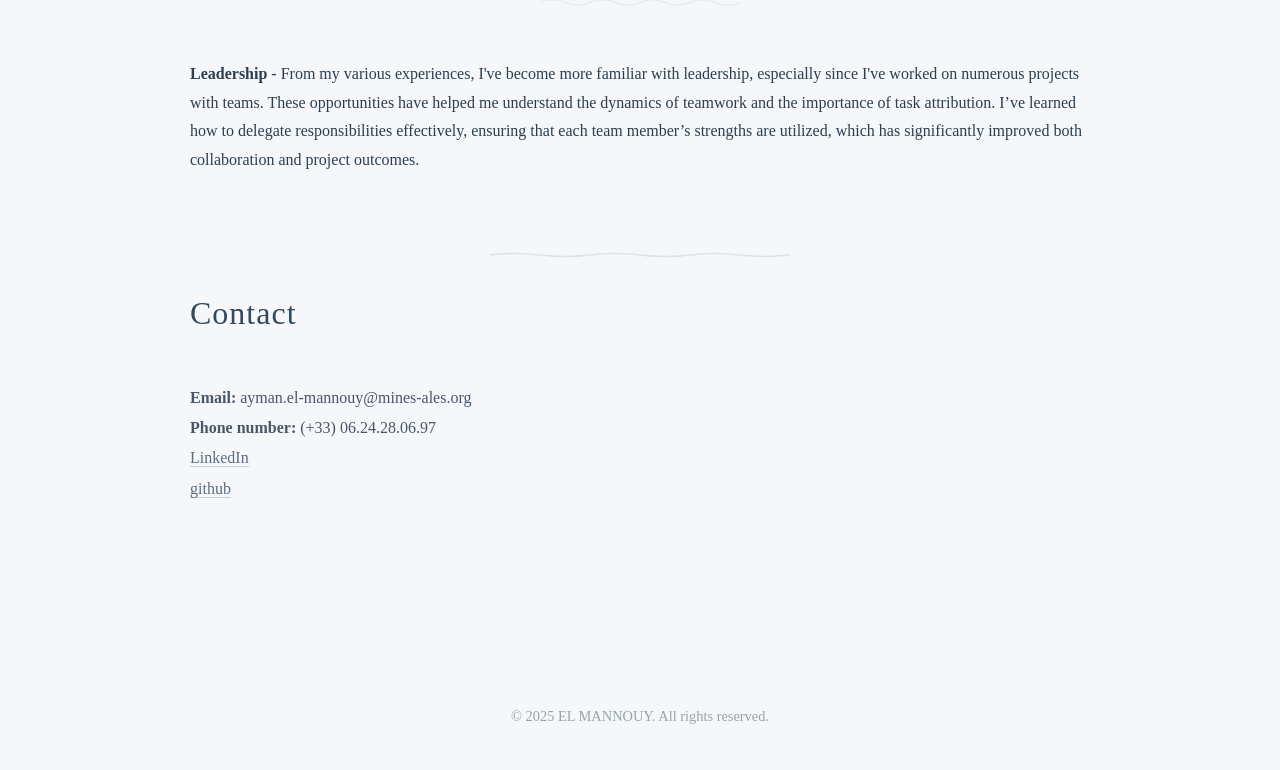
==== commit 8da7ff1e: "Added freelance experience" ====
--- a/index.html
+++ b/index.html
@@ -67,6 +67,18 @@
                 </li>
 
                 <li>
+                    <strong>Co-founder, Electronics Startup</strong> <br>
+                    2024 - 2025<br>
+                    <p>
+                        I co-founded a company offering our customers custom electronic systems, covering both the physical hardware component and the software running on it. This end-to-end approach allowed us to design tailored solutions, from circuit design and prototyping to firmware and application development.
+                    </p>
+                    <img src="electronic_prototype.jpg" alt="Electronic prototype">
+                    <p>
+                        The image above shows an example of a prototype we built for a customer for a mechanical game.
+                    </p>
+                </li>
+
+                <li>
                     <strong>CIRAD</strong> <br>
                     Montpellier | MAY 2024 - SEPTEMBER 2024 | 4 Months<br>
                     <p>
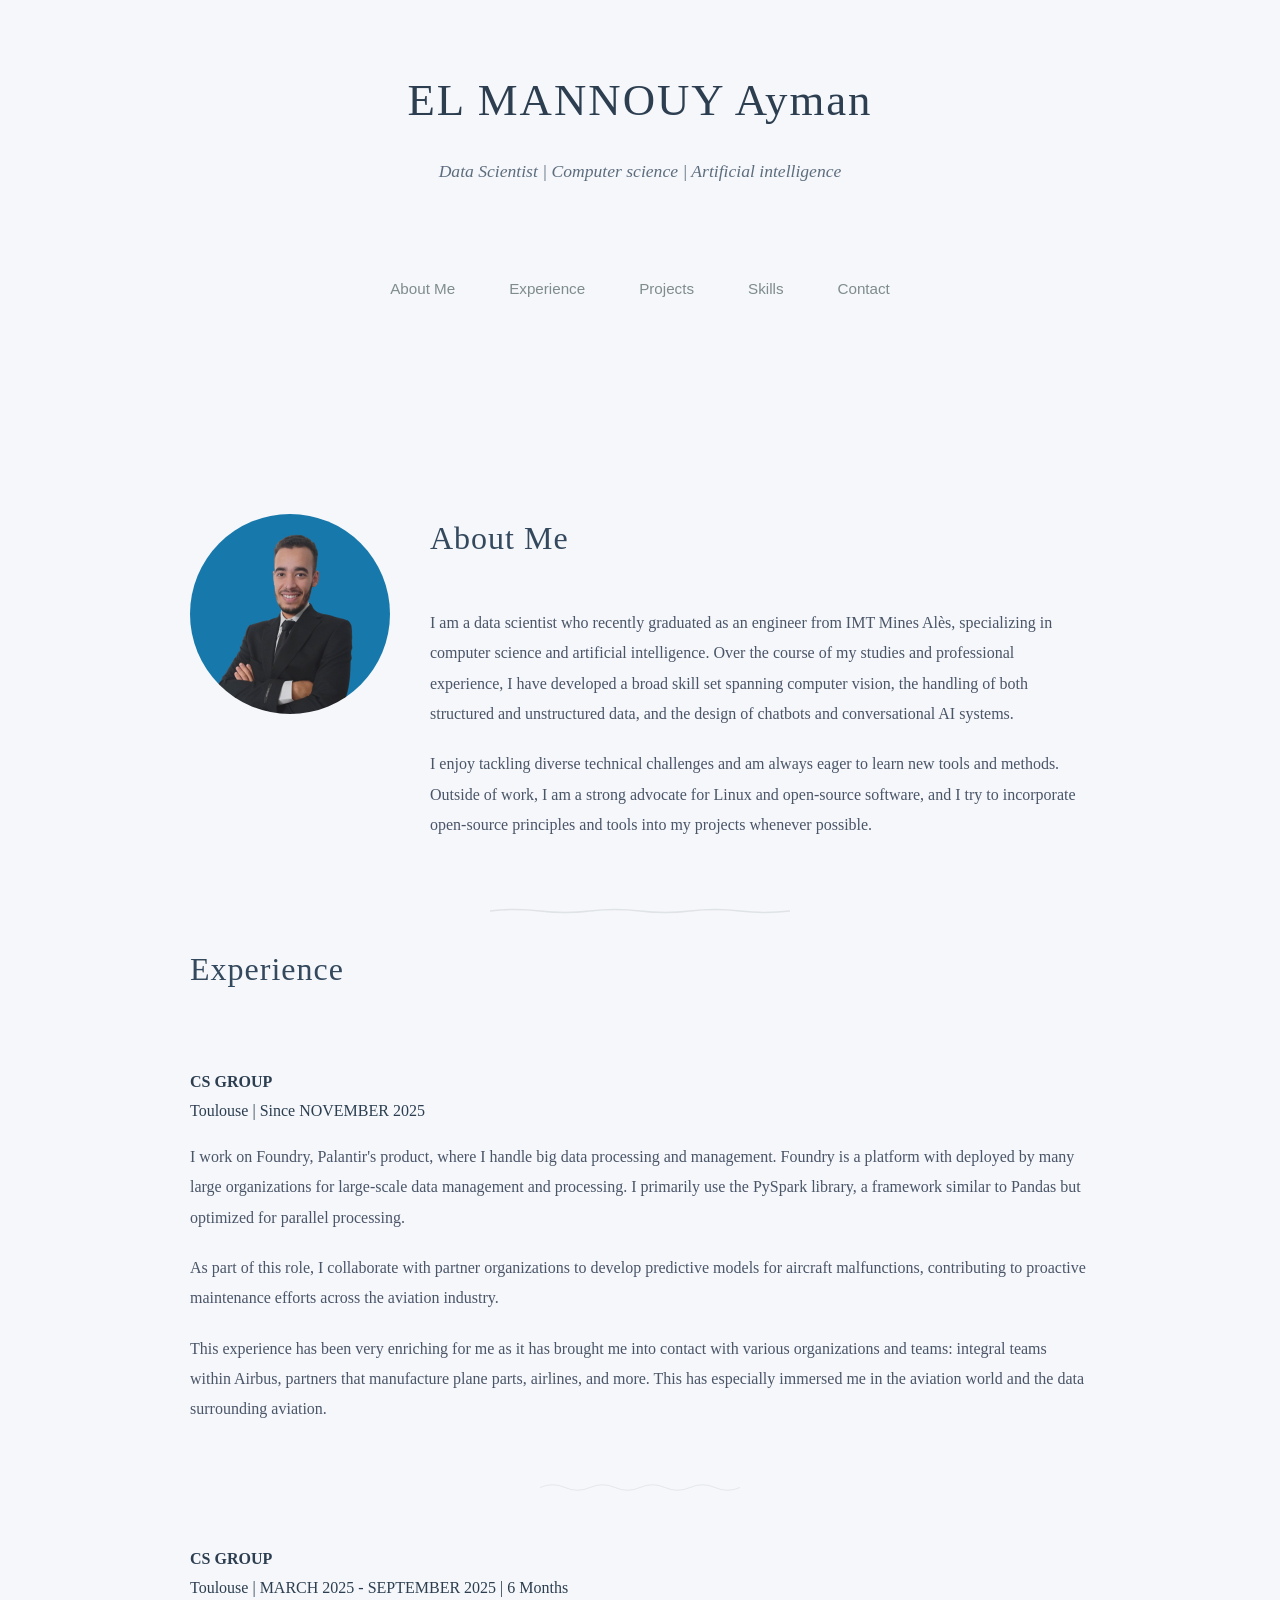
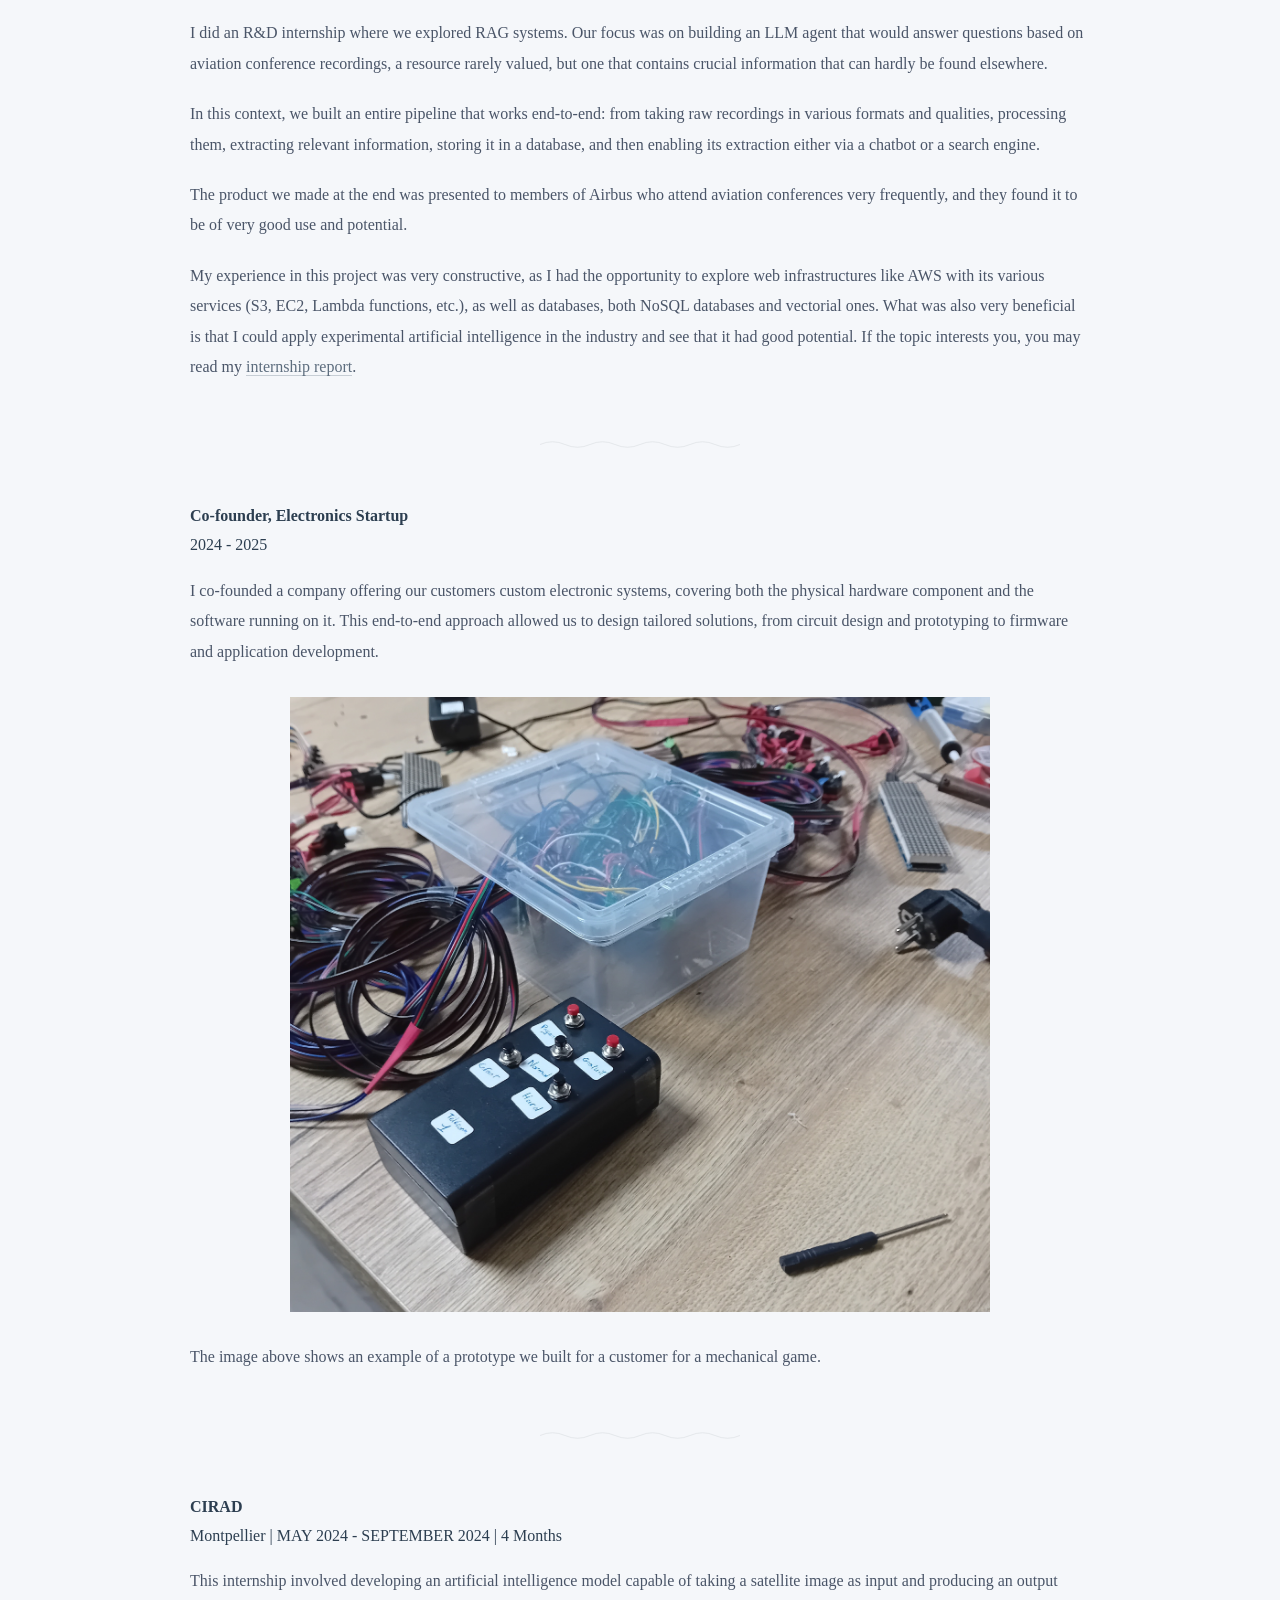
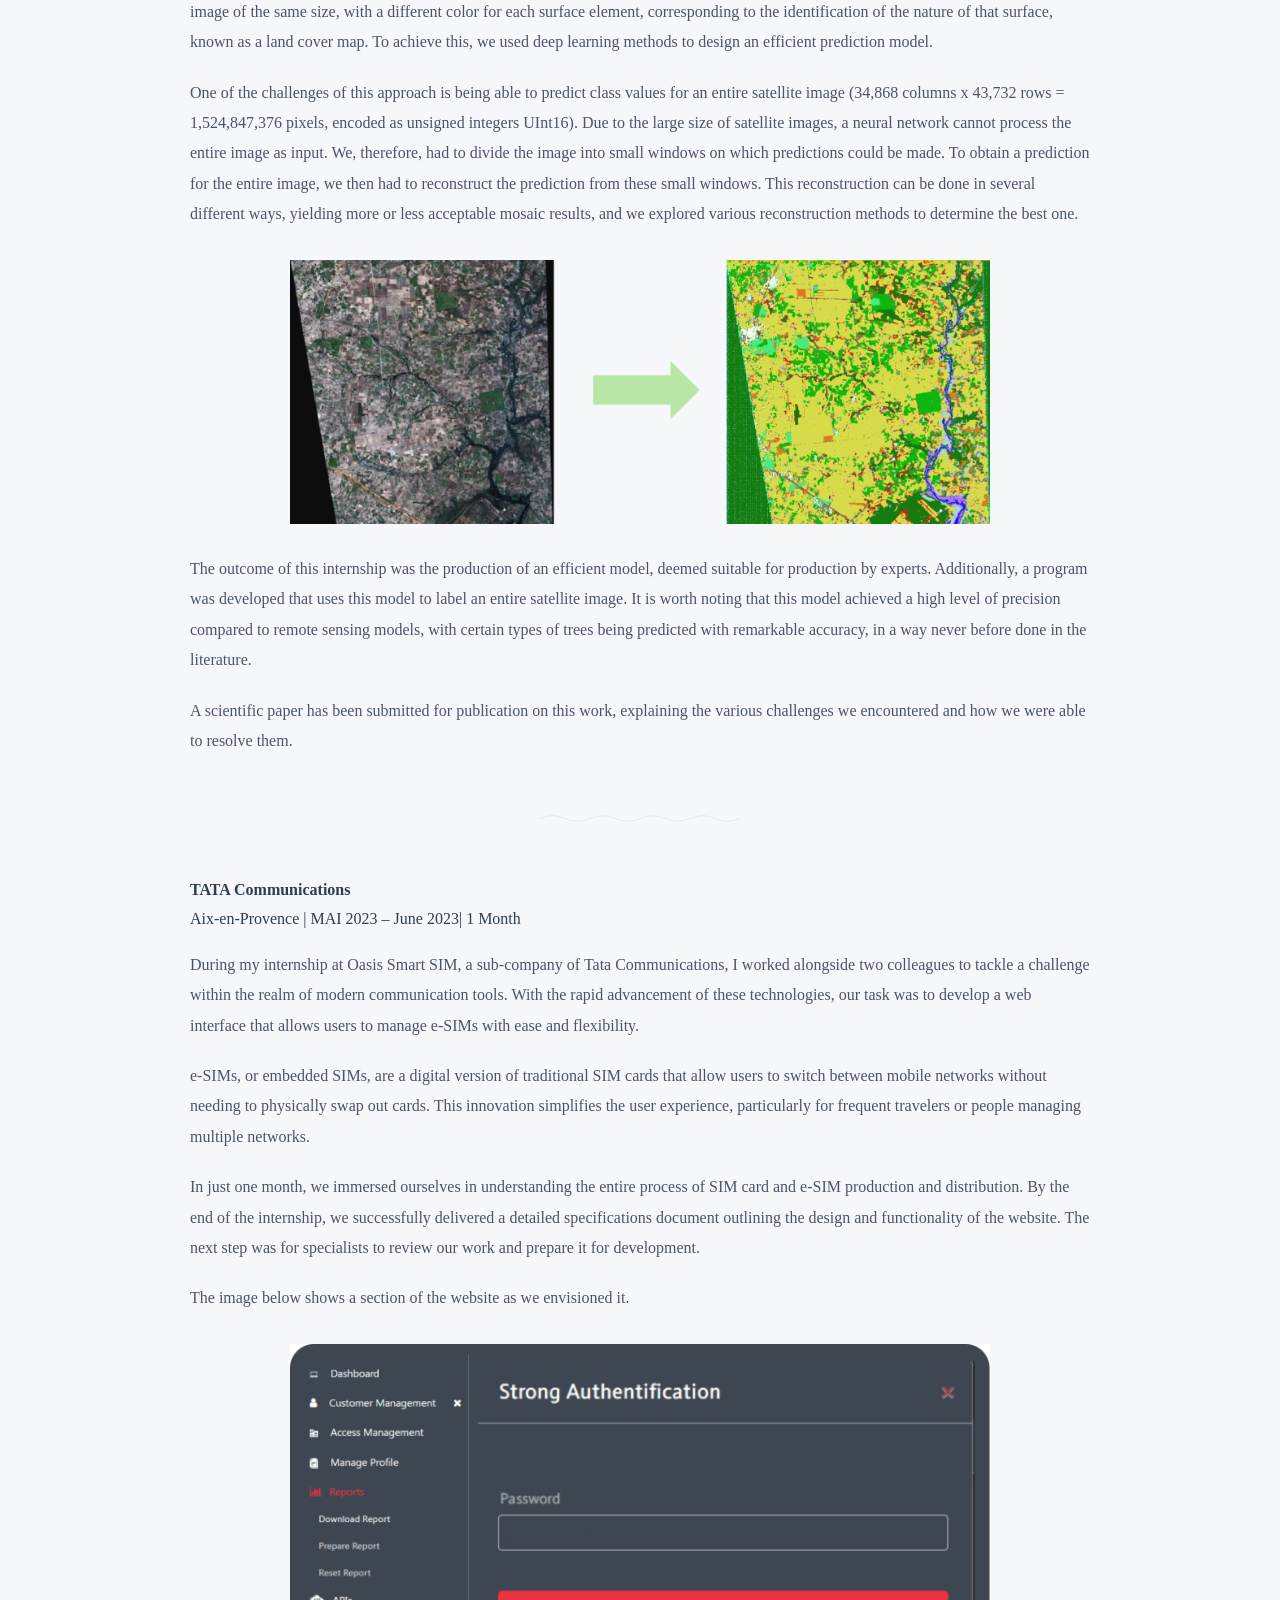
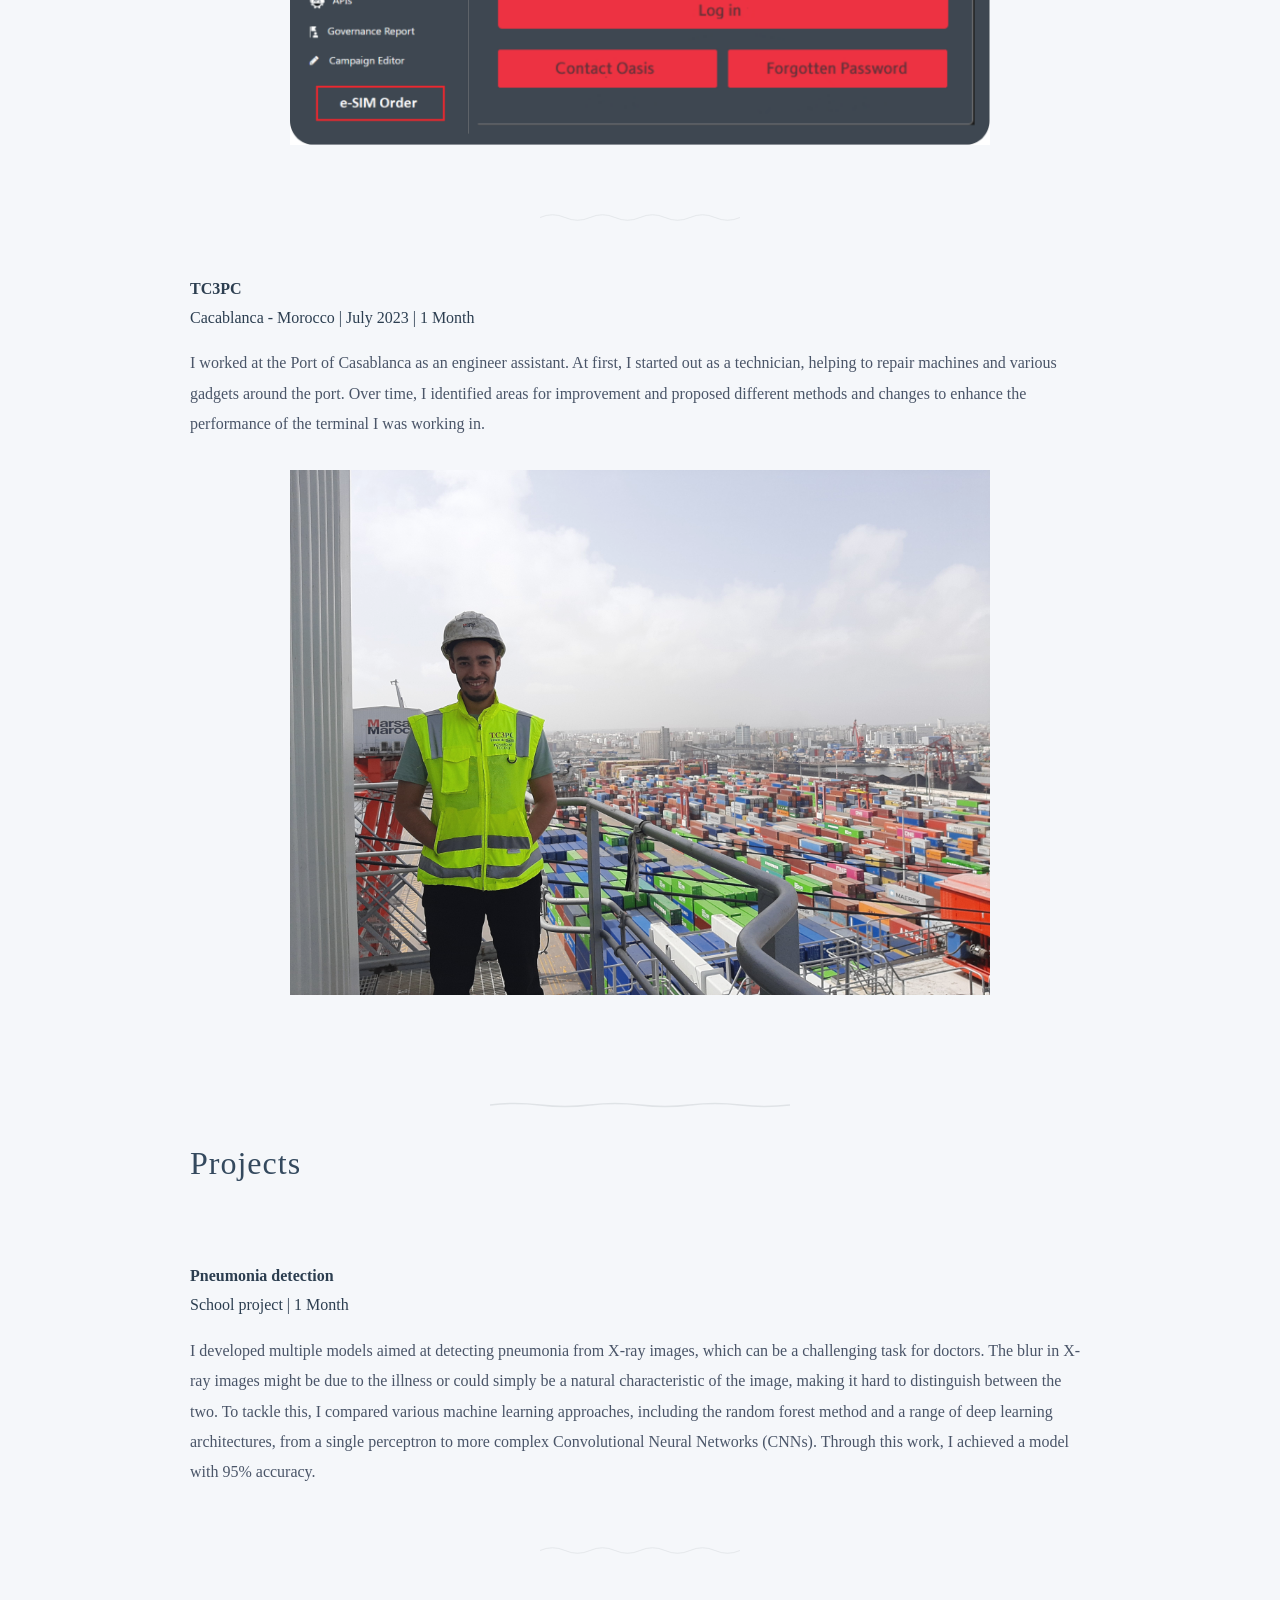
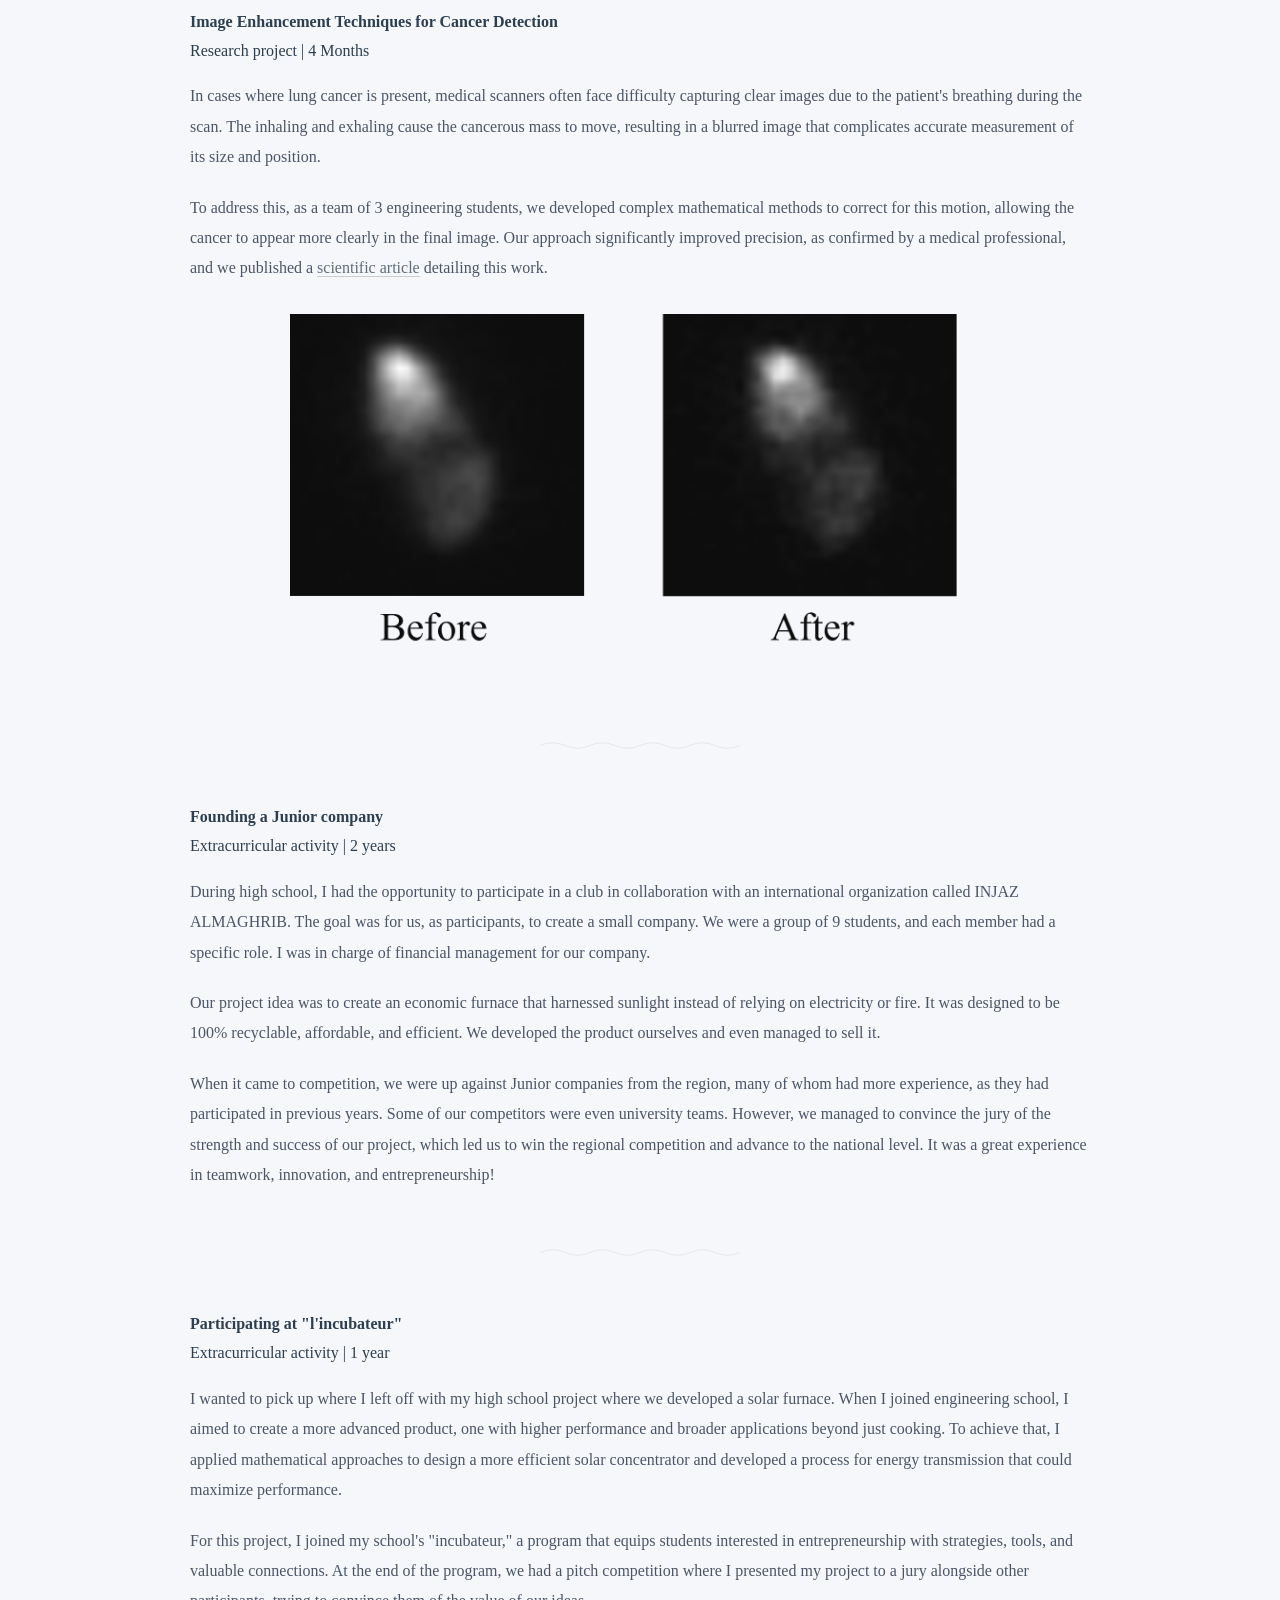
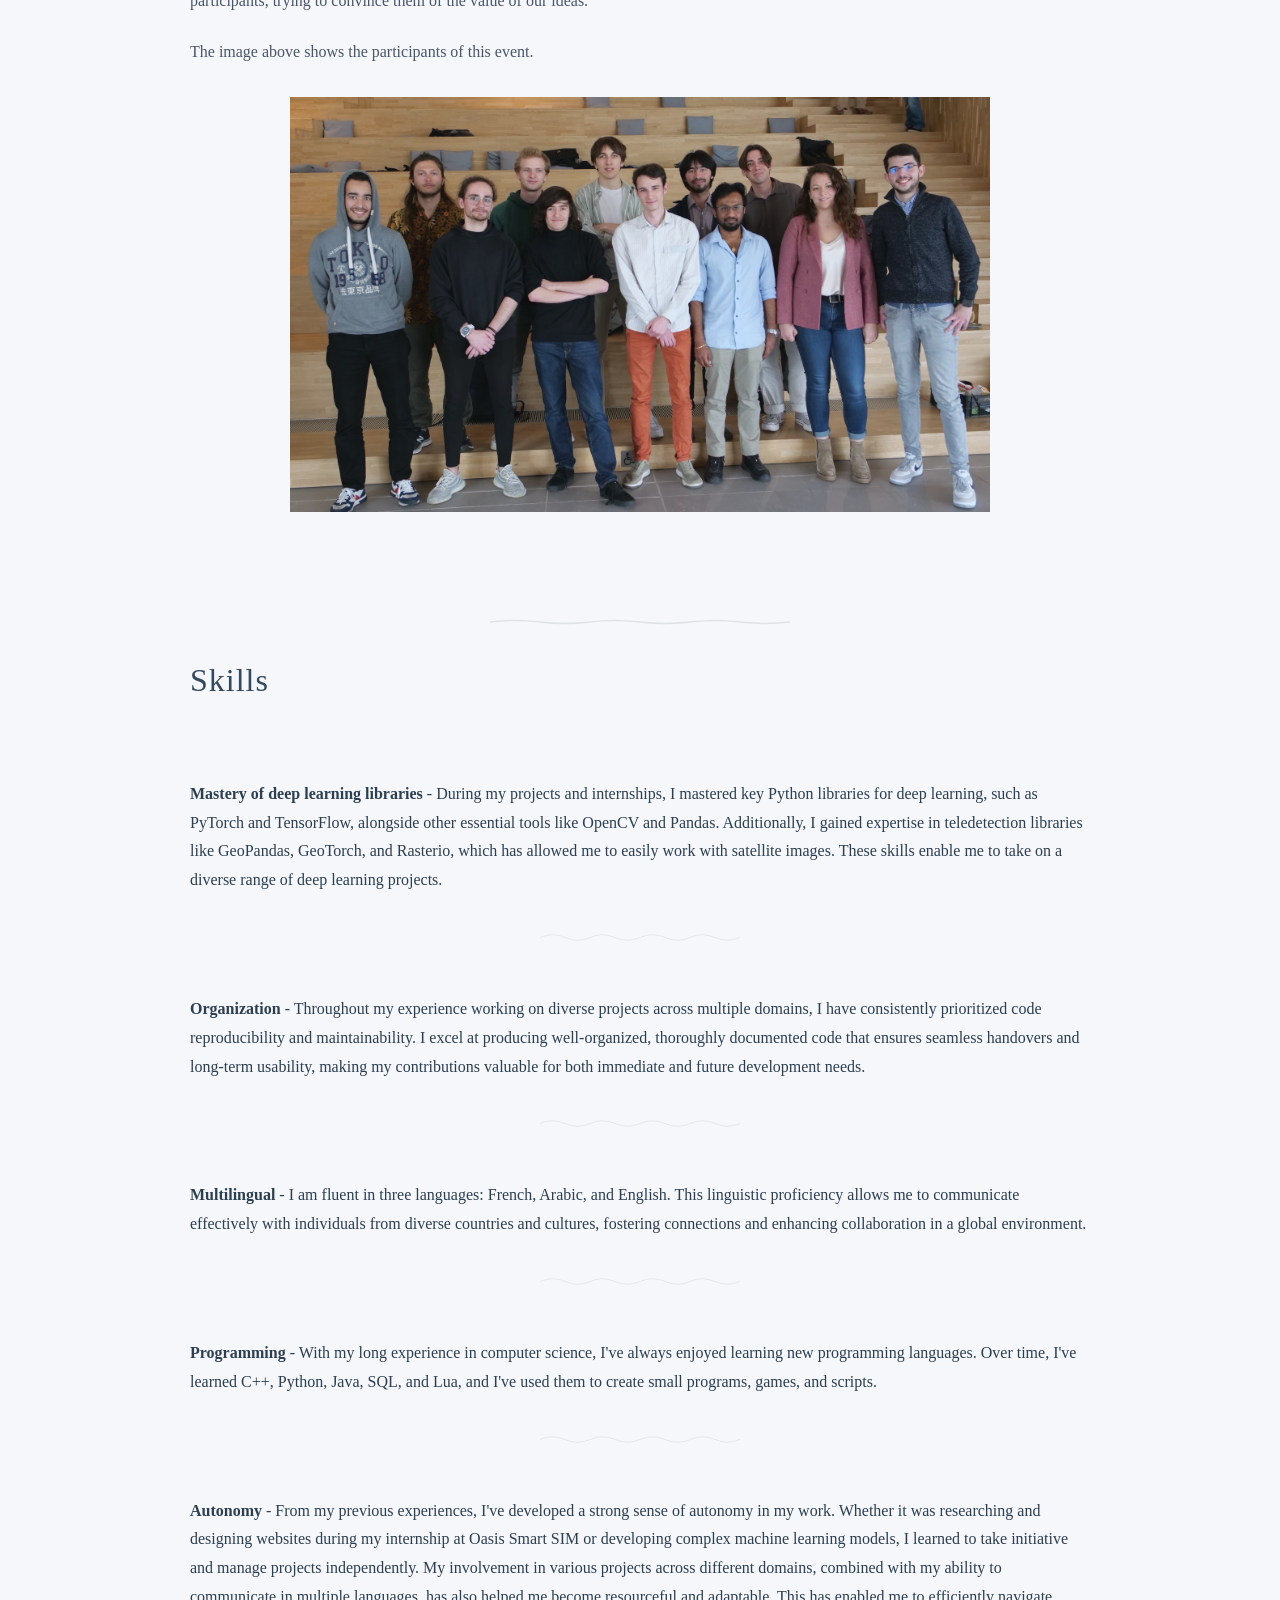
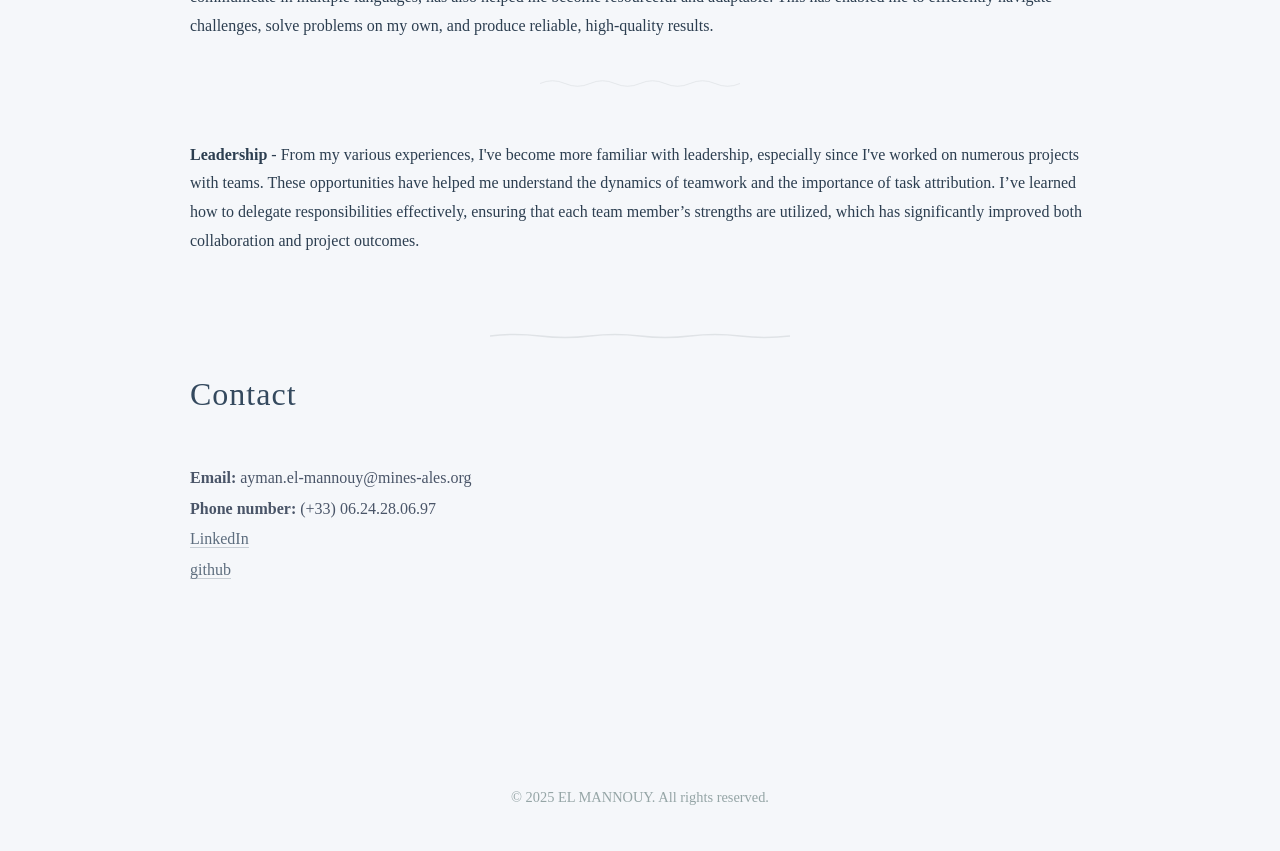
==== commit fede9930: "added predictive models to CS exp" ====
--- a/index.html
+++ b/index.html
@@ -42,7 +42,10 @@
                     <strong>CS GROUP</strong> <br>
                     Toulouse | Since NOVEMBER 2025<br>
                     <p>
-                        I work on Foundry, Palantir's product, where I handle big data processing and management. Foundry is a platform with a strong reputation for being deployed by large organizations for large-scale data management and processing. I primarily use the PySpark library, a framework similar to Pandas but optimized for parallel processing.
+                        I work on Foundry, Palantir's product, where I handle big data processing and management. Foundry is a platform with deployed by many large organizations for large-scale data management and processing. I primarily use the PySpark library, a framework similar to Pandas but optimized for parallel processing.
+                    </p>
+                    <p>
+                        As part of this role, I collaborate with partner organizations to develop predictive models for aircraft malfunctions, contributing to proactive maintenance efforts across the aviation industry.
                     </p>
                     <p>
                         This experience has been very enriching for me as it has brought me into contact with various organizations and teams: integral teams within Airbus, partners that manufacture plane parts, airlines, and more. This has especially immersed me in the aviation world and the data surrounding aviation.
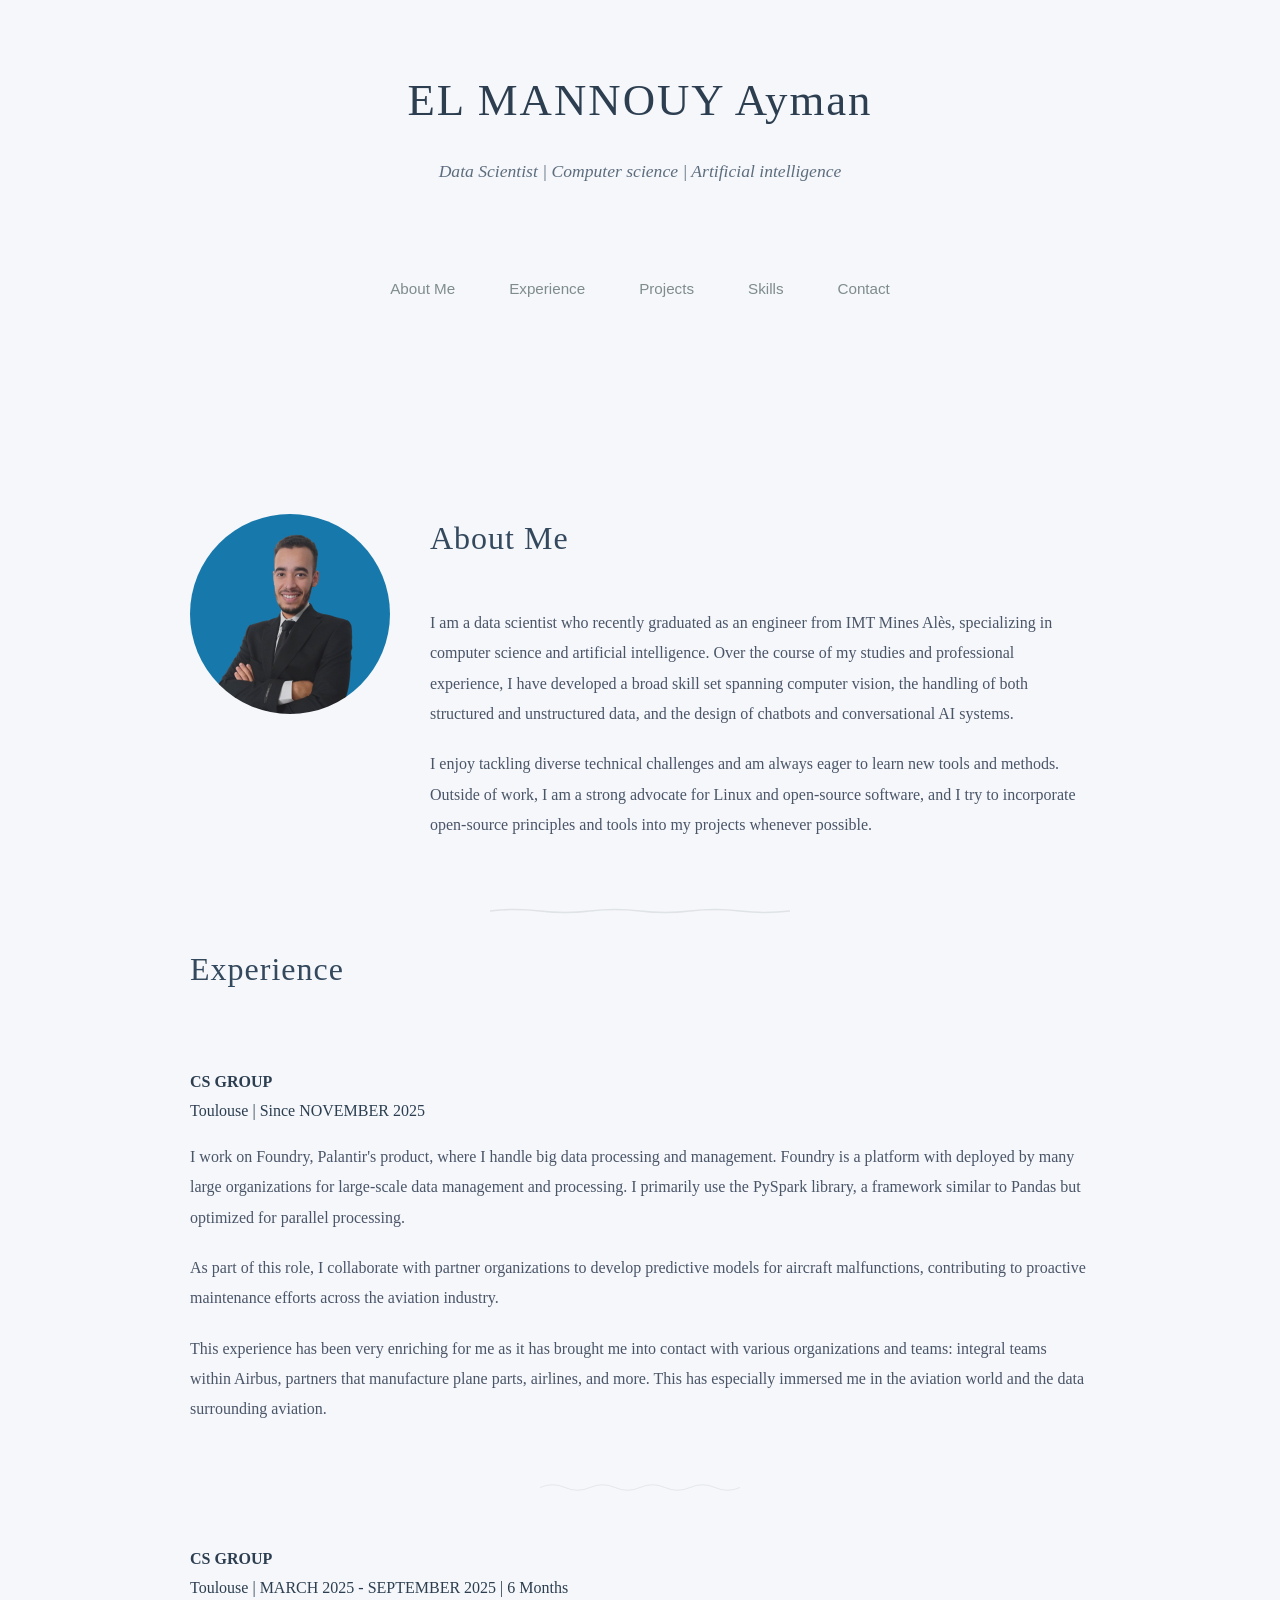
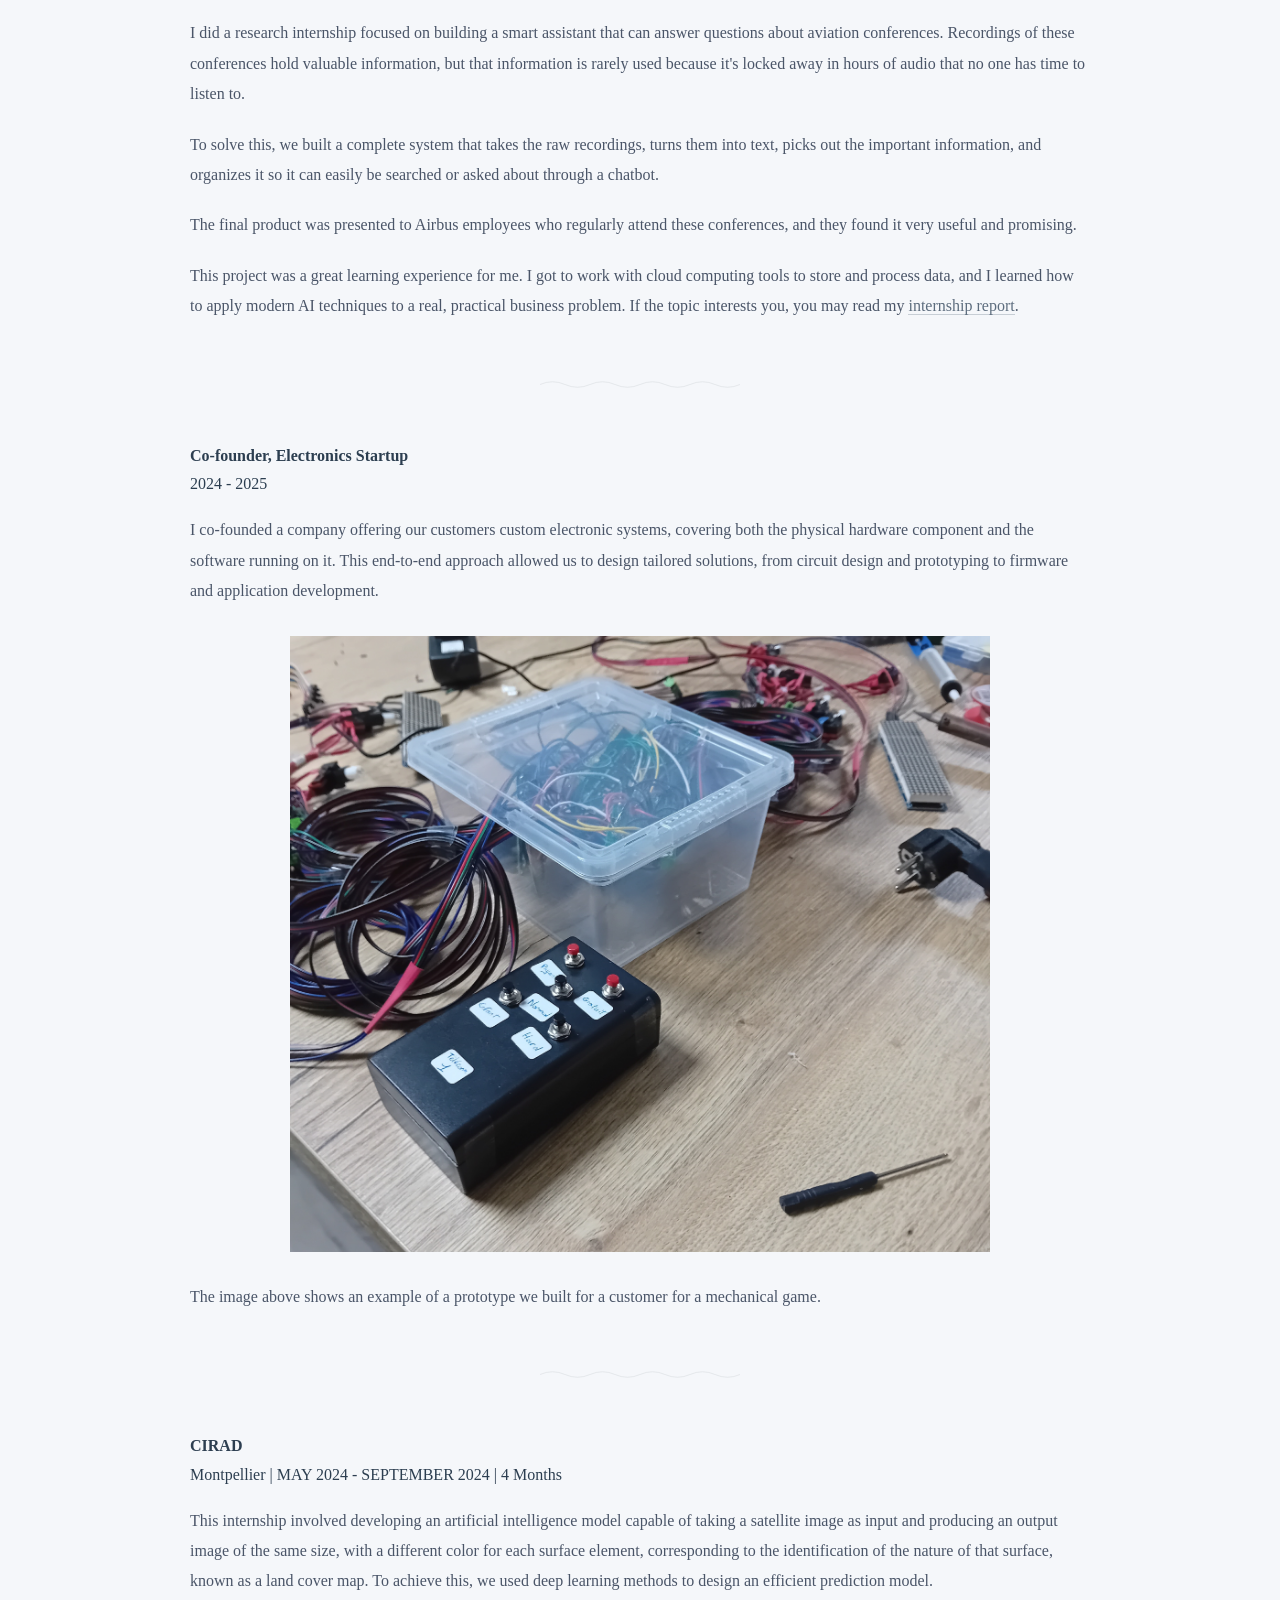
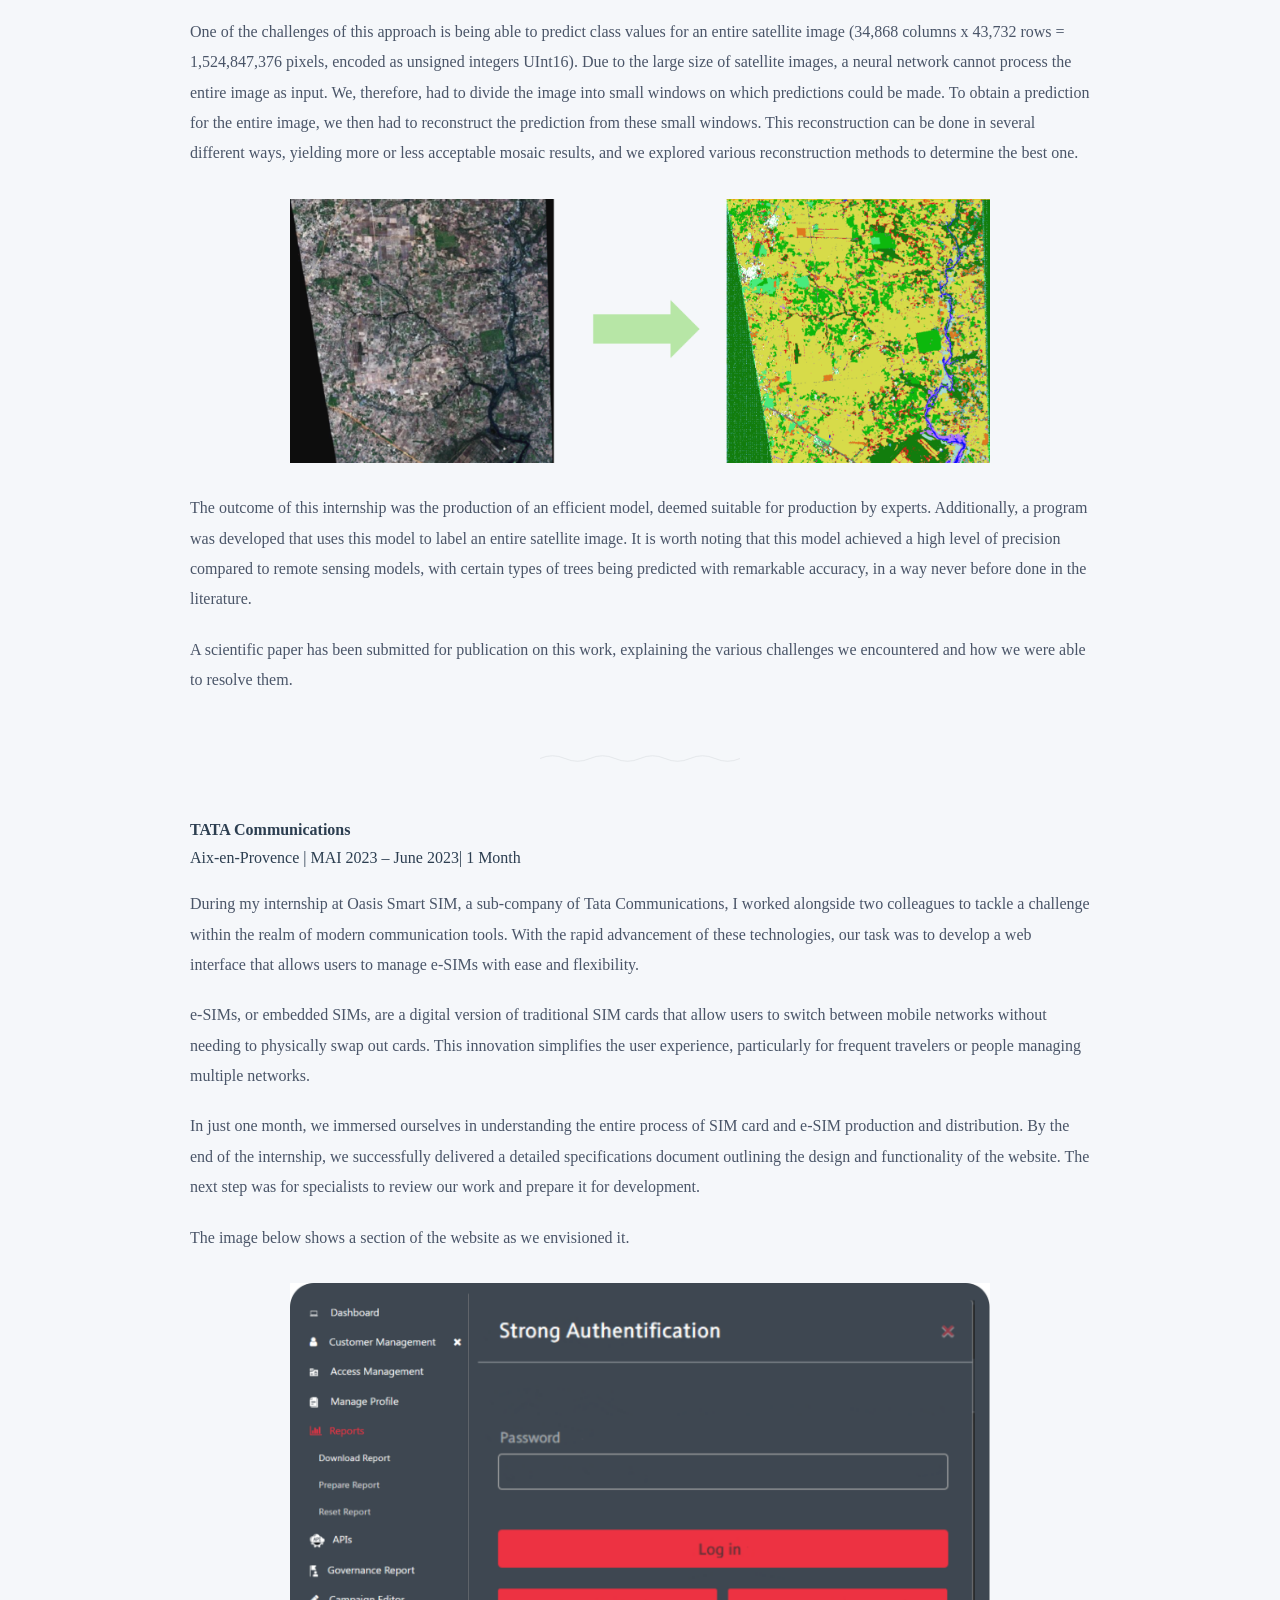
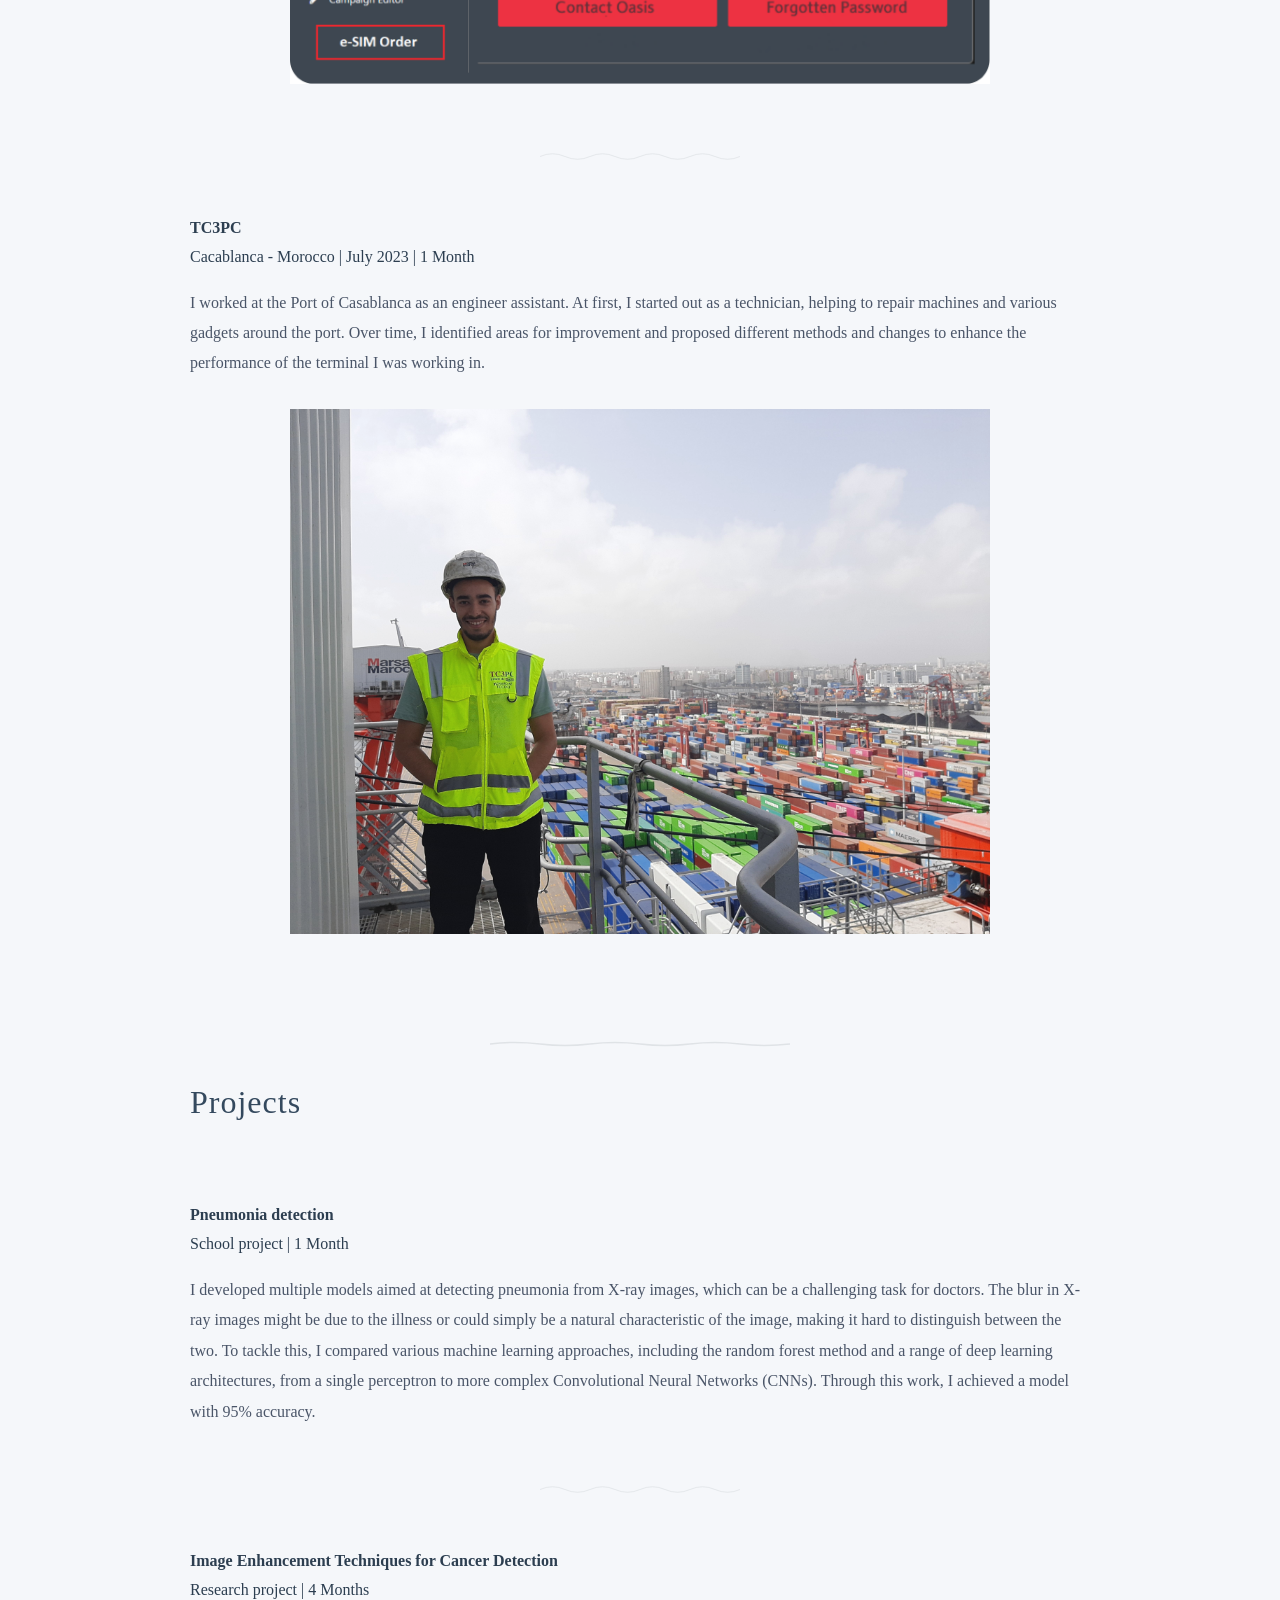
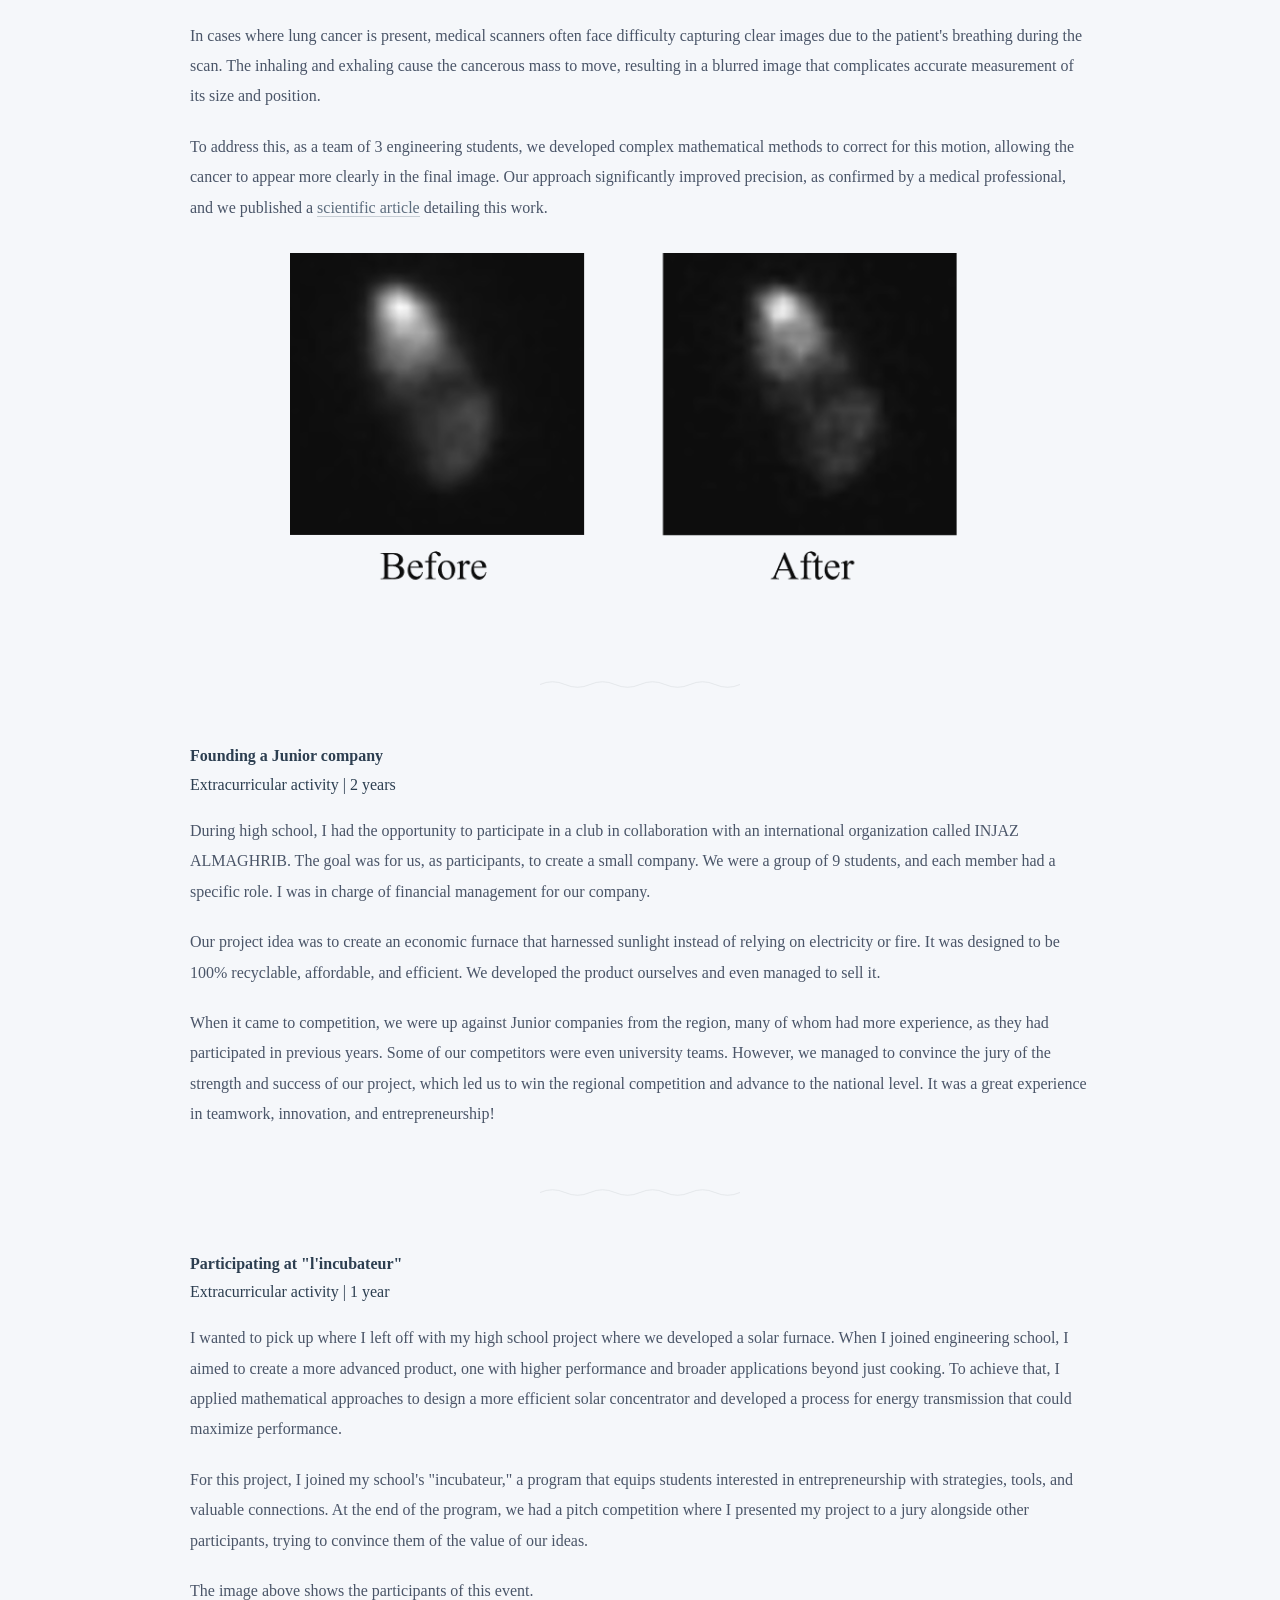
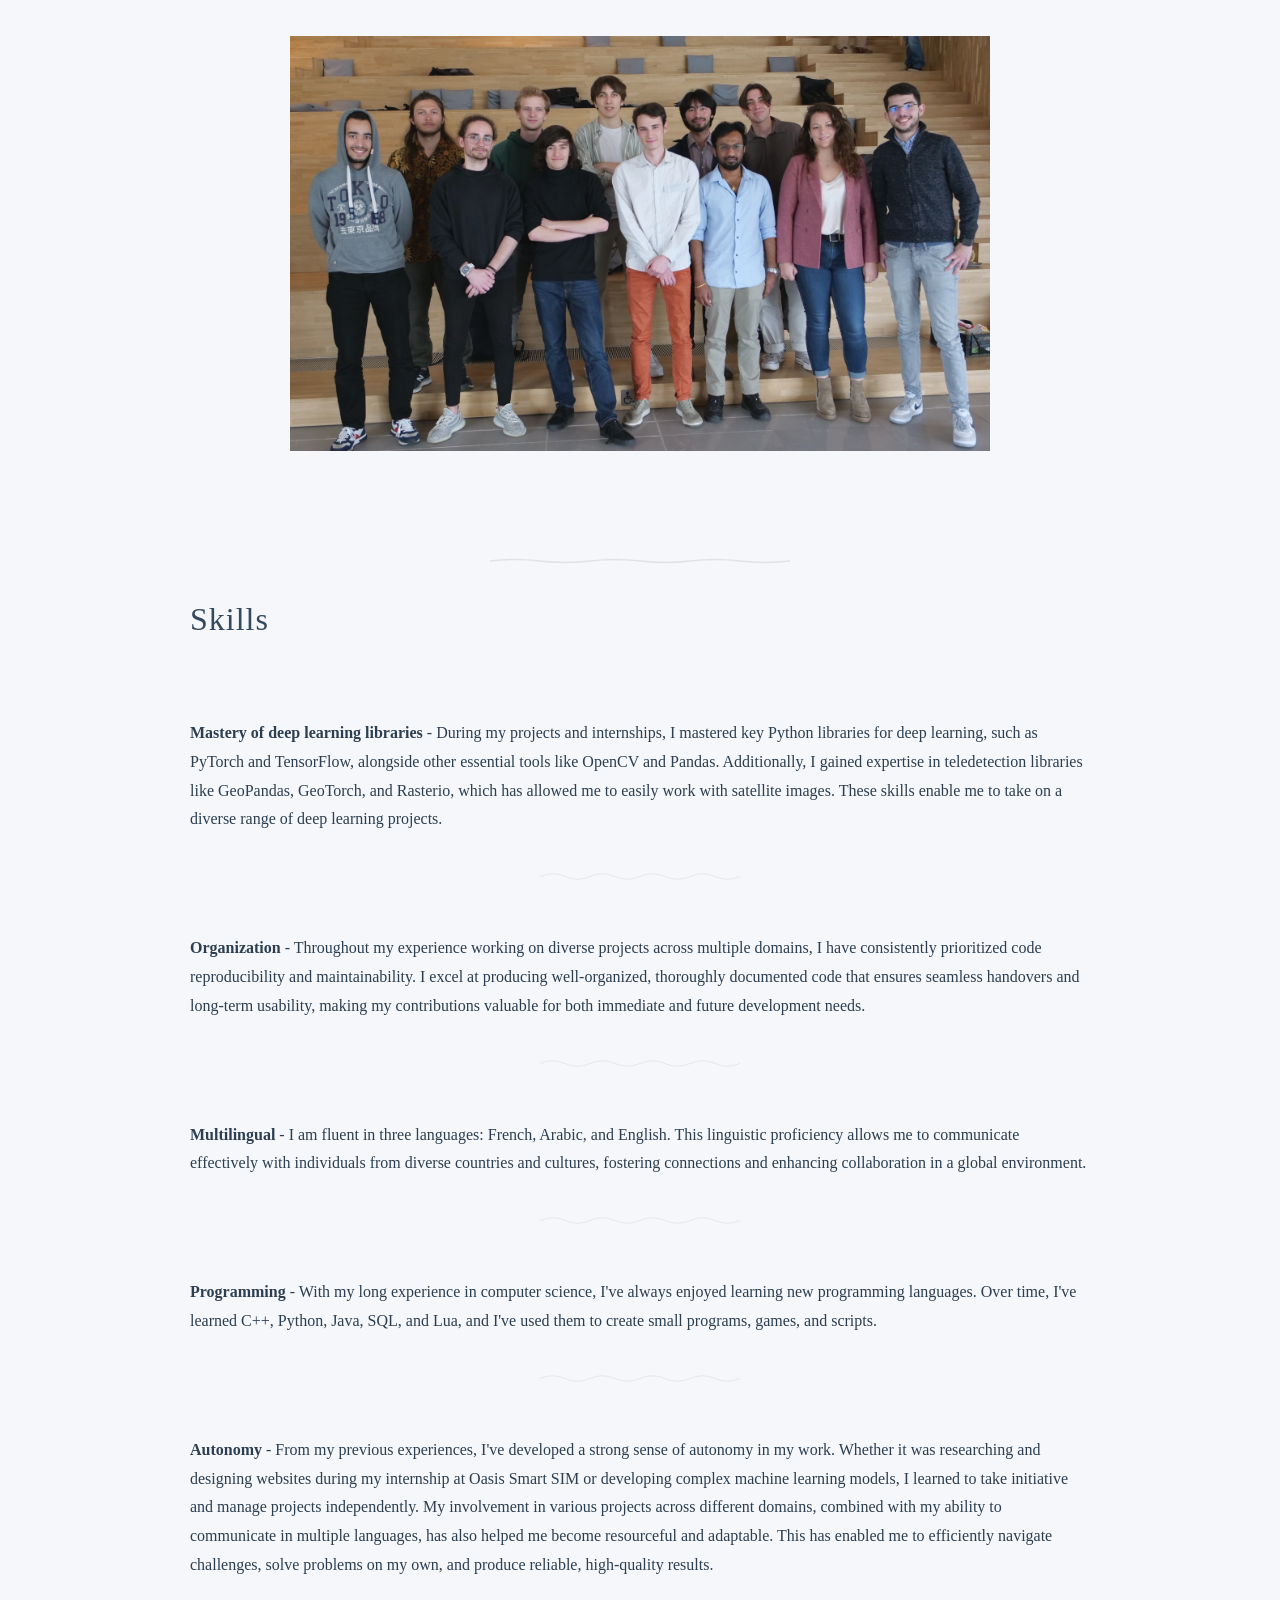
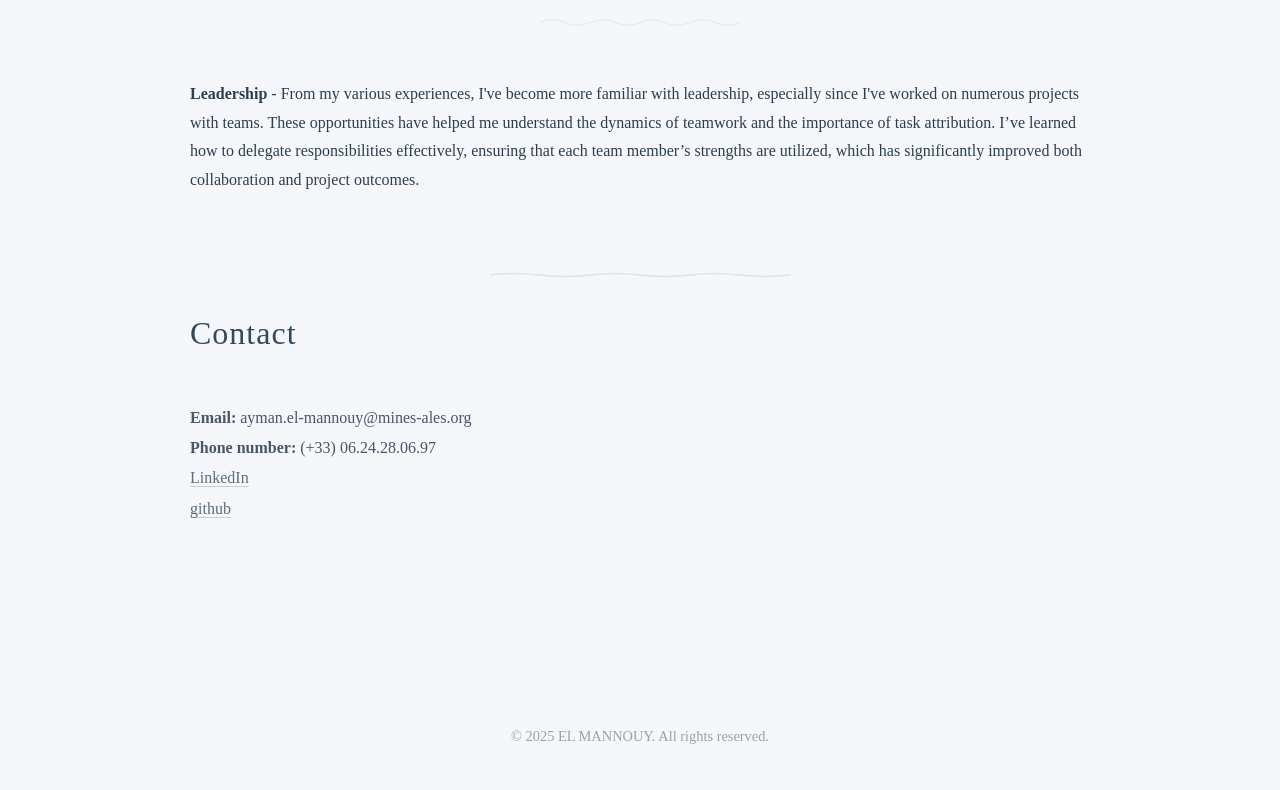
==== commit 9102e57a: "changed internship desc" ====
--- a/index.html
+++ b/index.html
@@ -56,16 +56,16 @@
                     <strong>CS GROUP</strong> <br>
                     Toulouse | MARCH 2025 - SEPTEMBER 2025 | 6 Months<br>
                     <p>
-                        I did an R&D internship where we explored RAG systems. Our focus was on building an LLM agent that would answer questions based on aviation conference recordings, a resource rarely valued, but one that contains crucial information that can hardly be found elsewhere.
-                    </p>
-                    <p>
-                        In this context, we built an entire pipeline that works end-to-end: from taking raw recordings in various formats and qualities, processing them, extracting relevant information, storing it in a database, and then enabling its extraction either via a chatbot or a search engine.
-                    </p>
-                    <p>
-                        The product we made at the end was presented to members of Airbus who attend aviation conferences very frequently, and they found it to be of very good use and potential.
-                    </p>
-                    <p>
-                        My experience in this project was very constructive, as I had the opportunity to explore web infrastructures like AWS with its various services (S3, EC2, Lambda functions, etc.), as well as databases, both NoSQL databases and vectorial ones. What was also very beneficial is that I could apply experimental artificial intelligence in the industry and see that it had good potential. If the topic interests you, you may read my <a href="rapport_pfe.pdf" download>internship report</a>.
+                        I did a research internship focused on building a smart assistant that can answer questions about aviation conferences. Recordings of these conferences hold valuable information, but that information is rarely used because it's locked away in hours of audio that no one has time to listen to.
+                    </p>
+                    <p>
+                        To solve this, we built a complete system that takes the raw recordings, turns them into text, picks out the important information, and organizes it so it can easily be searched or asked about through a chatbot.
+                    </p>
+                    <p>
+                        The final product was presented to Airbus employees who regularly attend these conferences, and they found it very useful and promising.
+                    </p>
+                    <p>
+                        This project was a great learning experience for me. I got to work with cloud computing tools to store and process data, and I learned how to apply modern AI techniques to a real, practical business problem. If the topic interests you, you may read my <a href="rapport_pfe.pdf" download>internship report</a>.
                     </p>
                 </li>
 
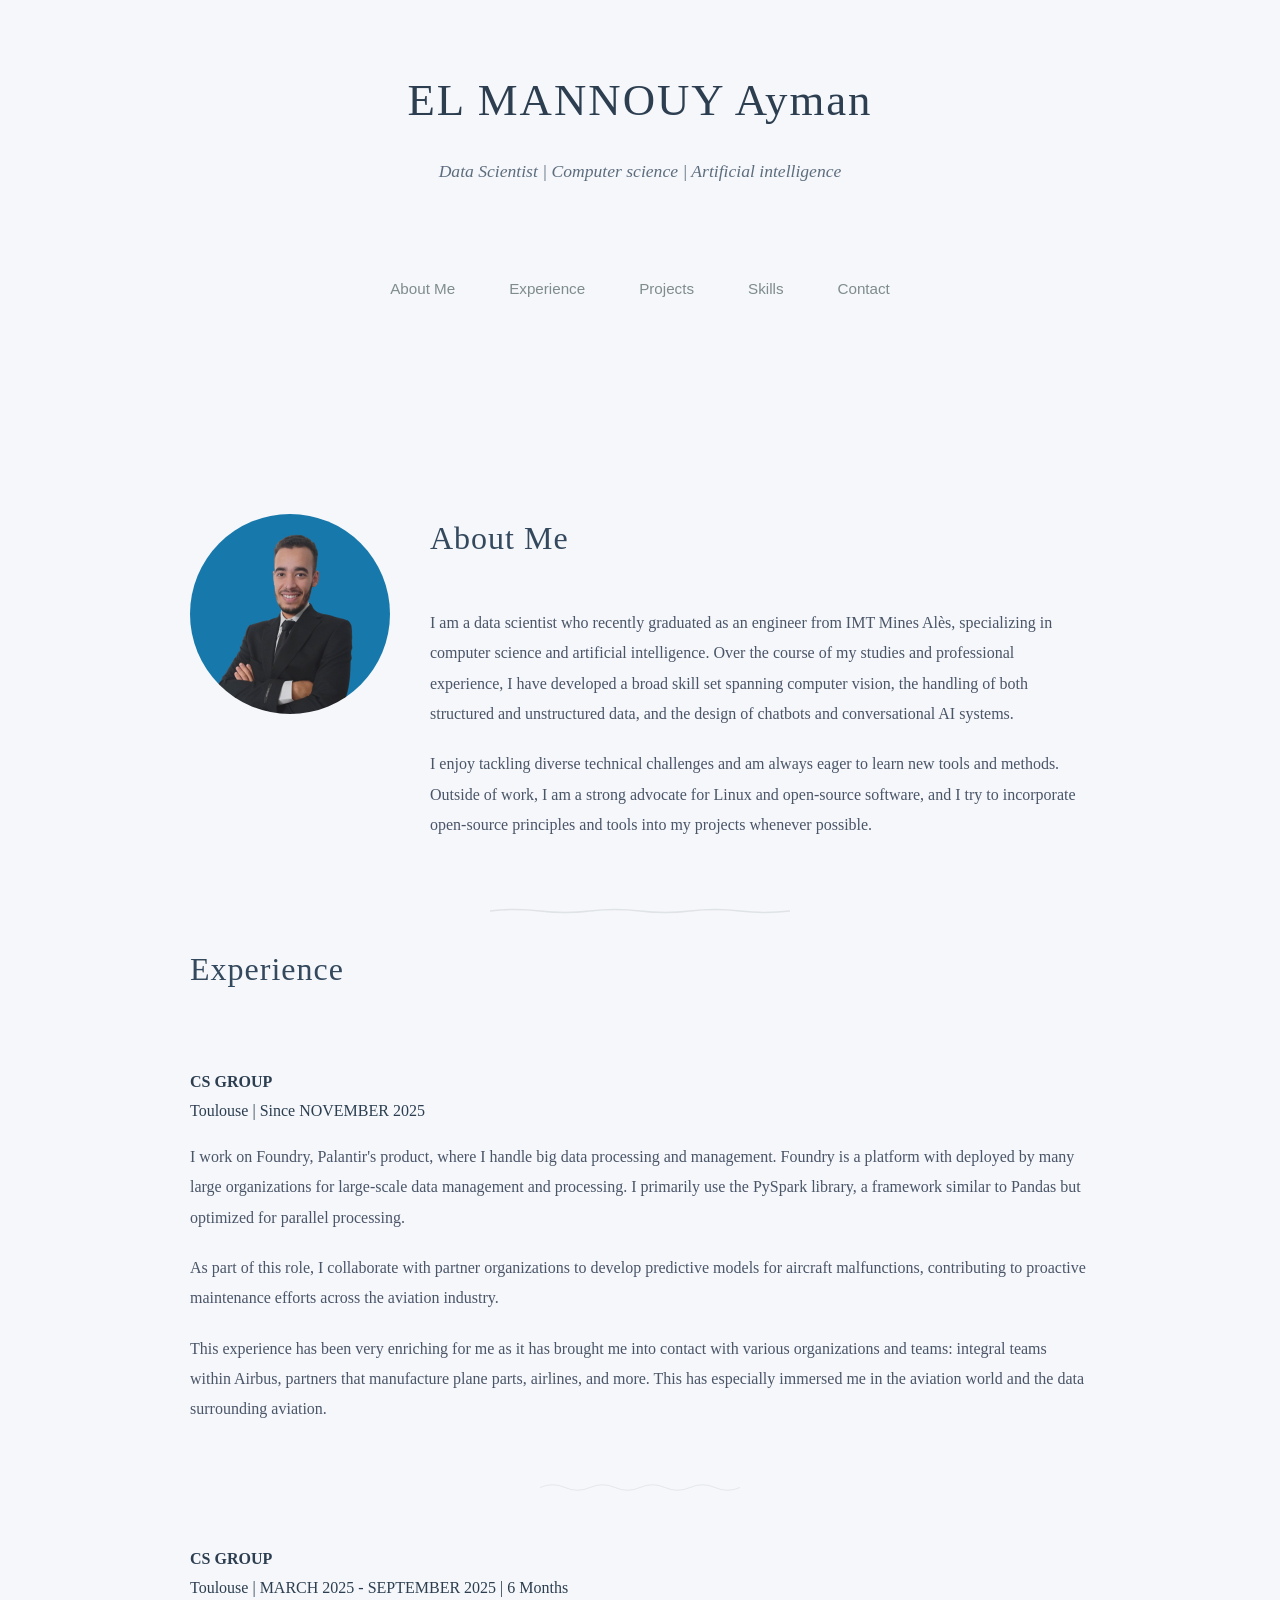
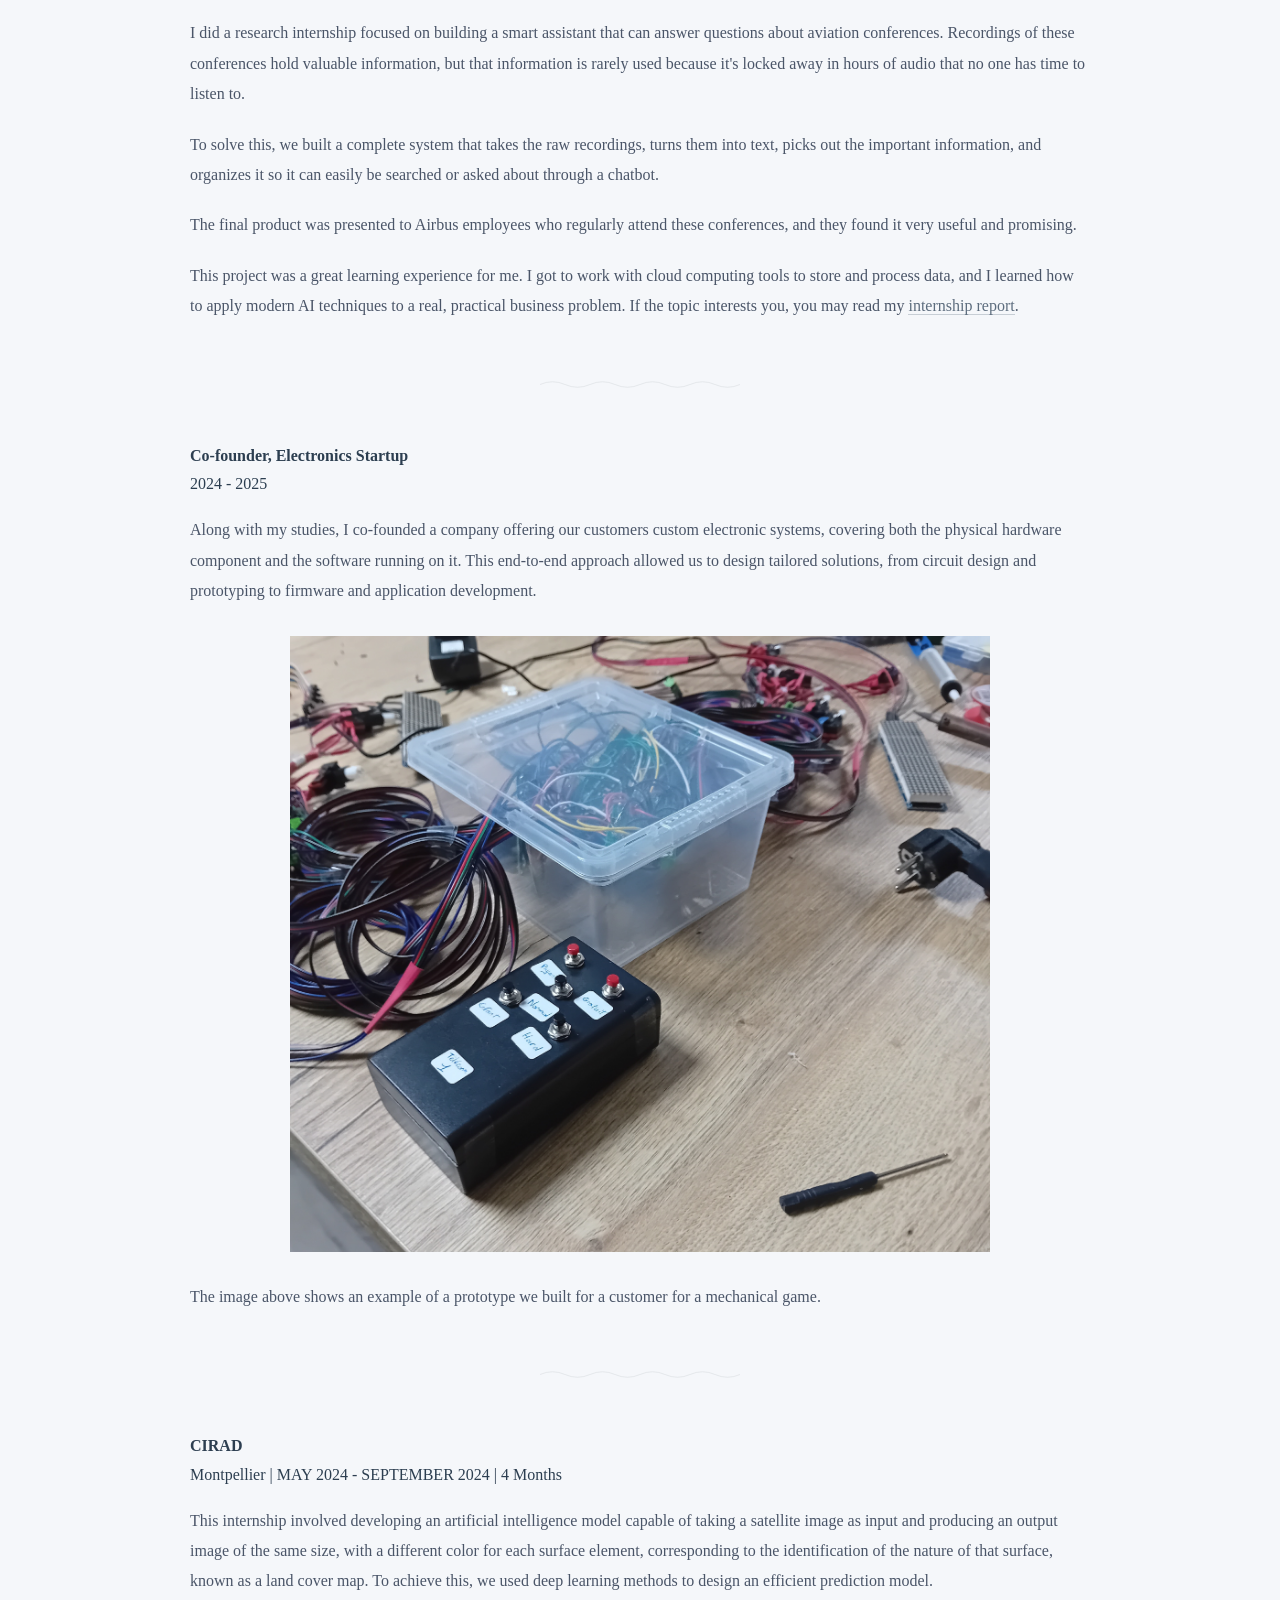
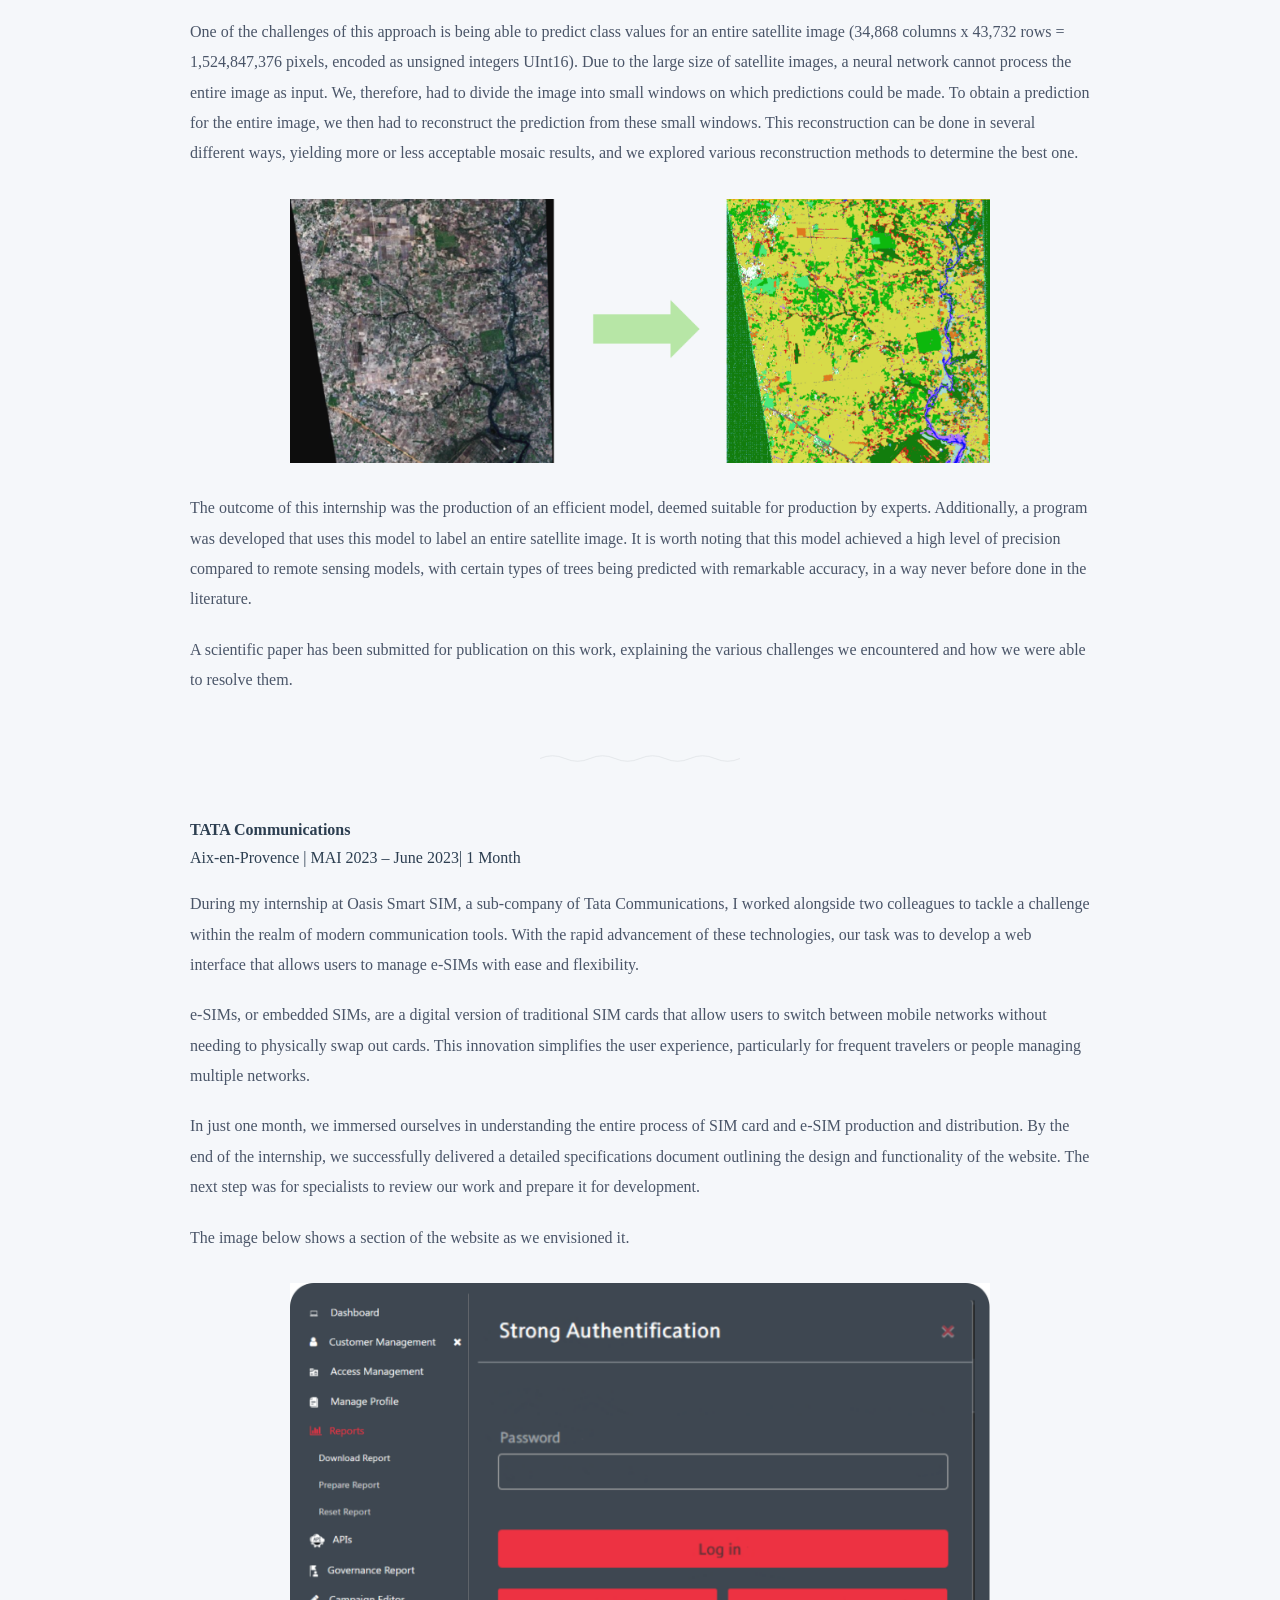
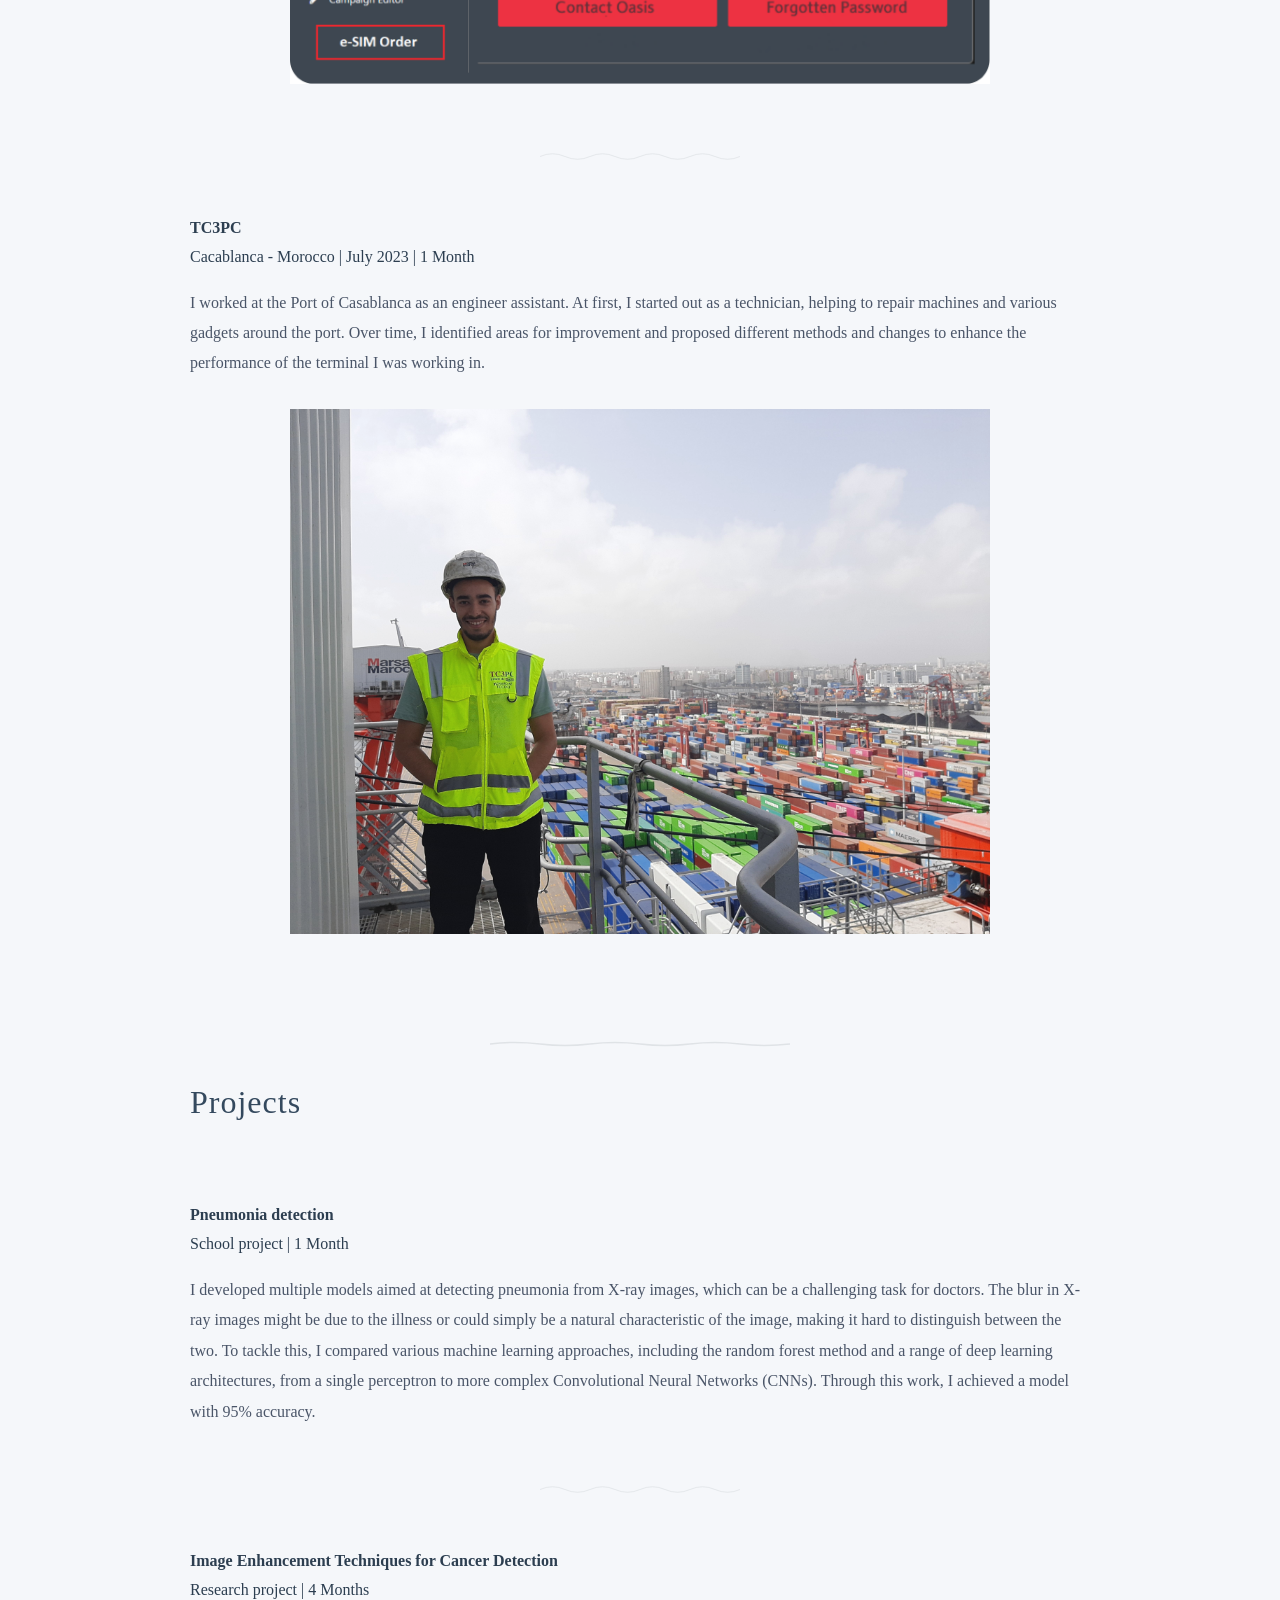
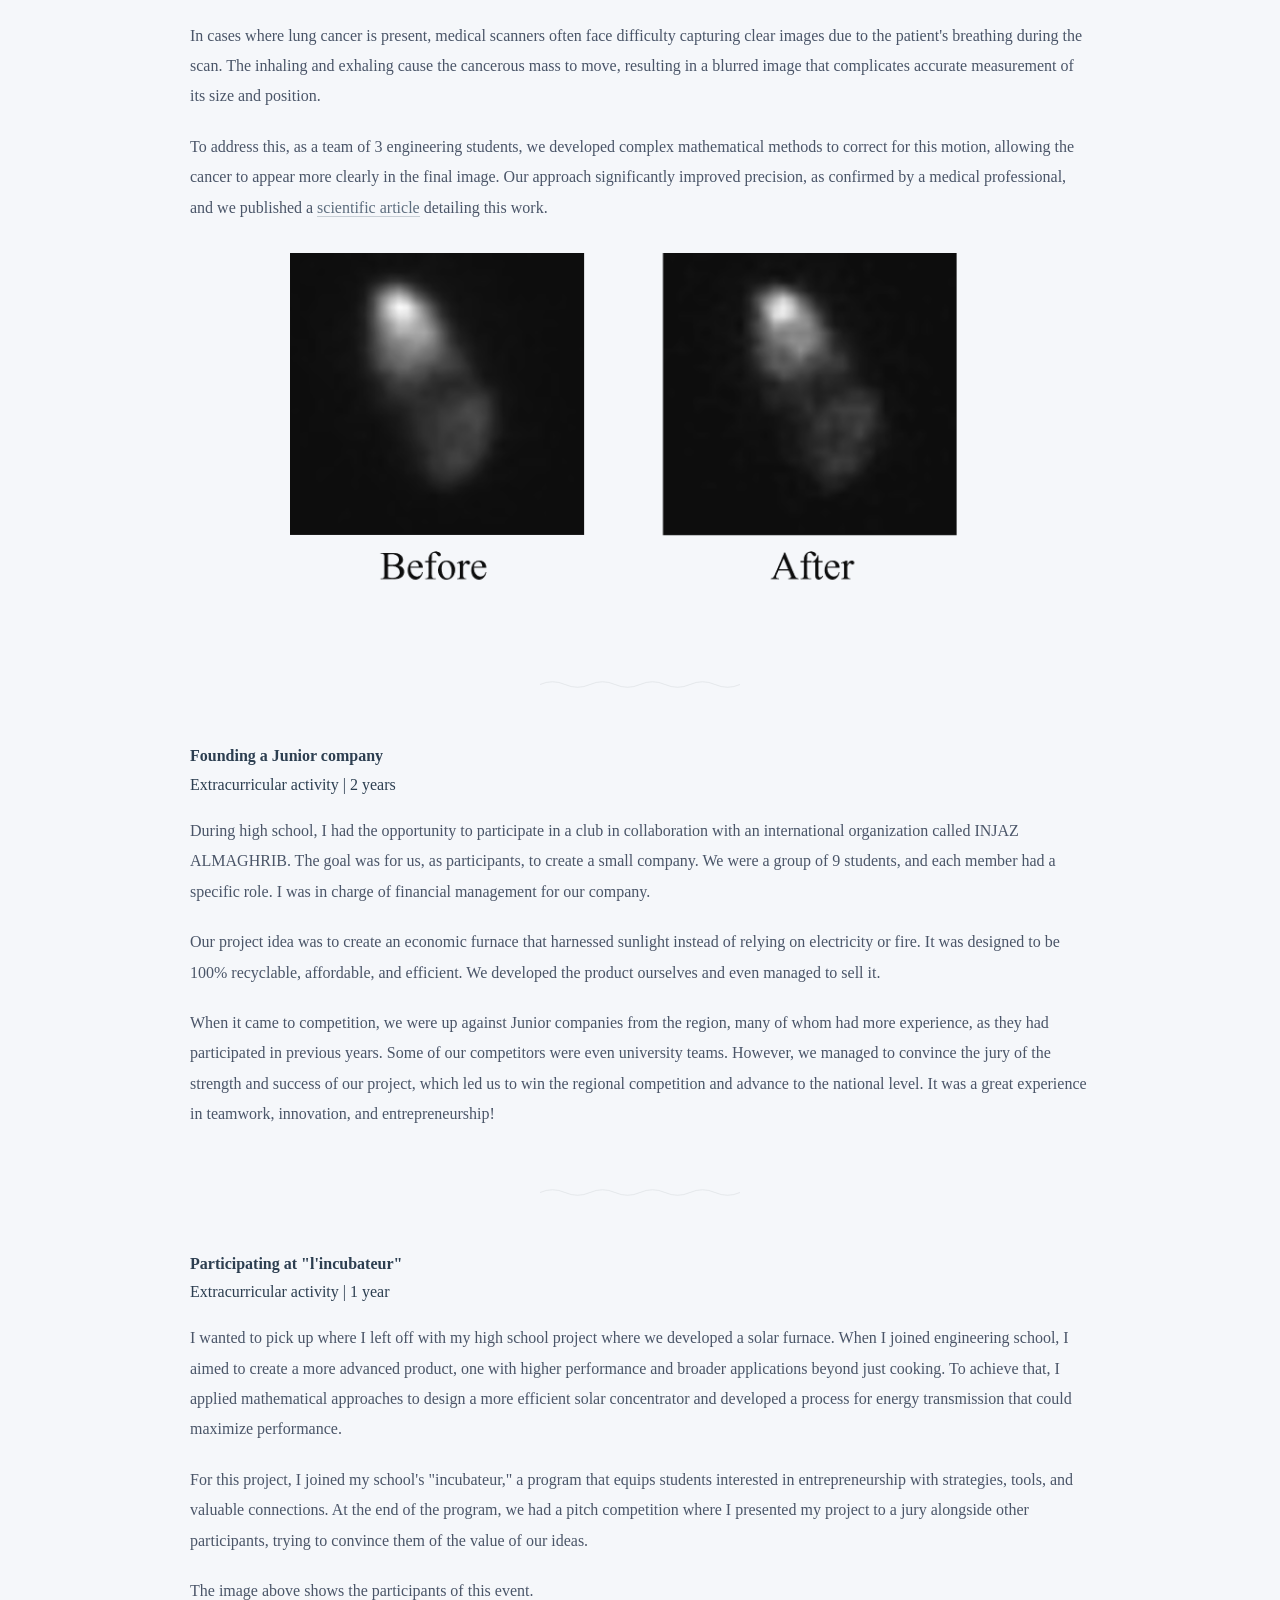
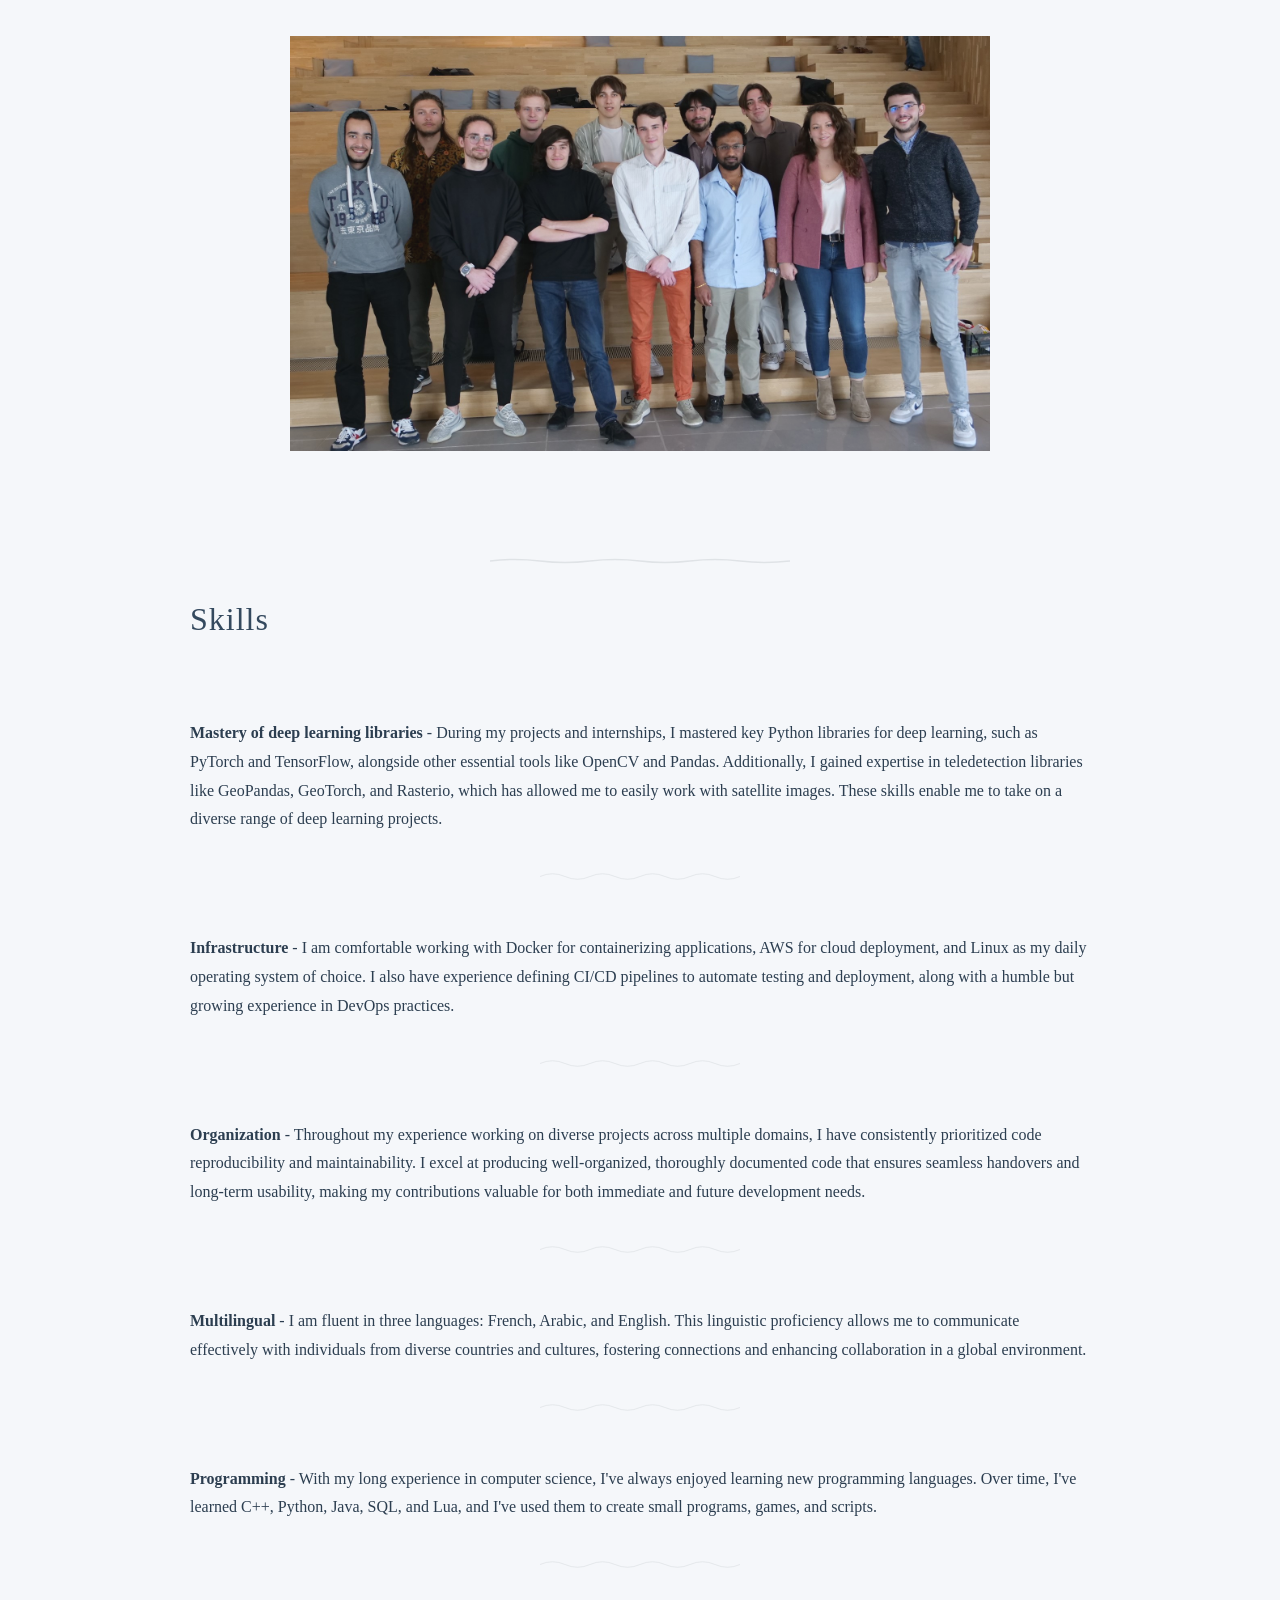
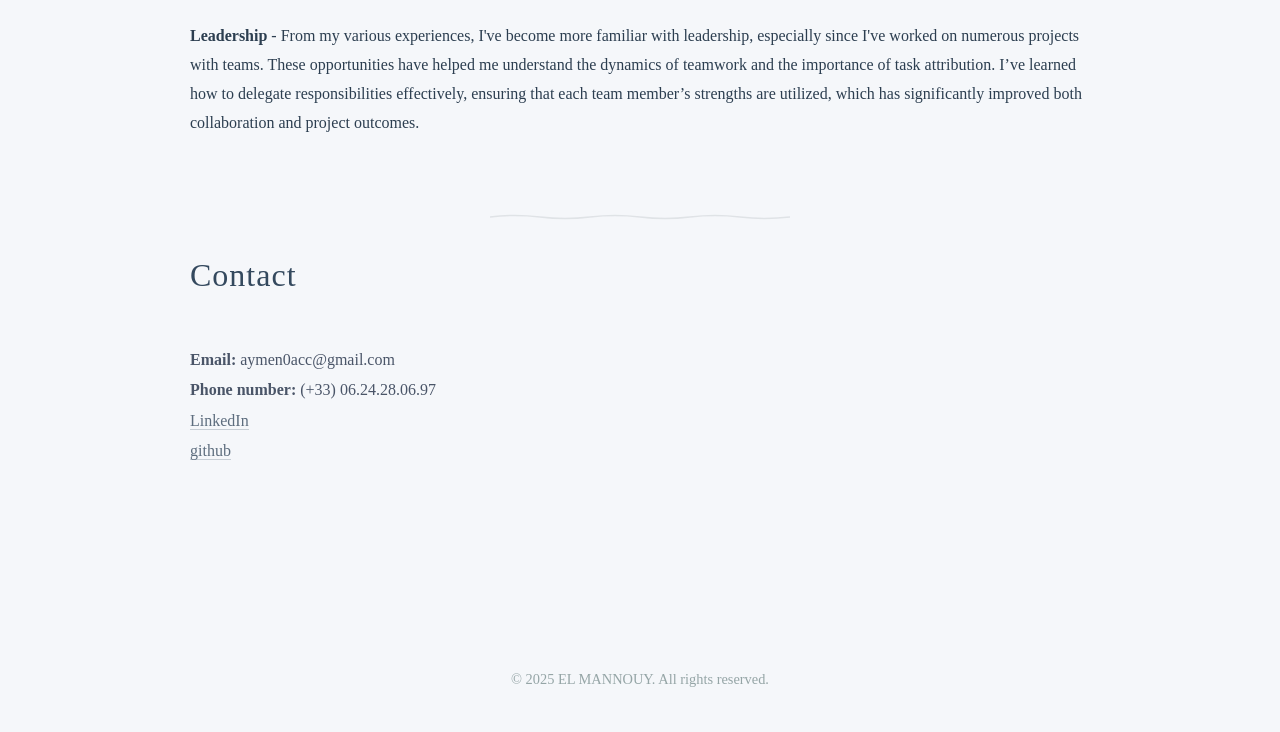
==== commit 0d54f292: "Changed skills" ====
--- a/index.html
+++ b/index.html
@@ -73,7 +73,7 @@
                     <strong>Co-founder, Electronics Startup</strong> <br>
                     2024 - 2025<br>
                     <p>
-                        I co-founded a company offering our customers custom electronic systems, covering both the physical hardware component and the software running on it. This end-to-end approach allowed us to design tailored solutions, from circuit design and prototyping to firmware and application development.
+                        Along with my studies, I co-founded a company offering our customers custom electronic systems, covering both the physical hardware component and the software running on it. This end-to-end approach allowed us to design tailored solutions, from circuit design and prototyping to firmware and application development.
                     </p>
                     <img src="electronic_prototype.jpg" alt="Electronic prototype">
                     <p>
@@ -197,10 +197,10 @@
             <h2>Skills</h2>
             <ul>
                 <li><strong>Mastery of deep learning libraries</strong> - During my projects and internships, I mastered key Python libraries for deep learning, such as PyTorch and TensorFlow, alongside other essential tools like OpenCV and Pandas. Additionally, I gained expertise in teledetection libraries like GeoPandas, GeoTorch, and Rasterio, which has allowed me to easily work with satellite images. These skills enable me to take on a diverse range of deep learning projects.</li>
+                <li><strong>Infrastructure</strong> - I am comfortable working with Docker for containerizing applications, AWS for cloud deployment, and Linux as my daily operating system of choice. I also have experience defining CI/CD pipelines to automate testing and deployment, along with a humble but growing experience in DevOps practices.</li>
                 <li><strong>Organization</strong> - Throughout my experience working on diverse projects across multiple domains, I have consistently prioritized code reproducibility and maintainability. I excel at producing well-organized, thoroughly documented code that ensures seamless handovers and long-term usability, making my contributions valuable for both immediate and future development needs.</li>
                 <li><strong>Multilingual</strong> - I am fluent in three languages: French, Arabic, and English. This linguistic proficiency allows me to communicate effectively with individuals from diverse countries and cultures, fostering connections and enhancing collaboration in a global environment.</li>
                 <li><strong>Programming</strong> - With my long experience in computer science, I've always enjoyed learning new programming languages. Over time, I've learned C++, Python, Java, SQL, and Lua, and I've used them to create small programs, games, and scripts.</li>
-                <li><strong>Autonomy</strong> - From my previous experiences, I've developed a strong sense of autonomy in my work. Whether it was researching and designing websites during my internship at Oasis Smart SIM or developing complex machine learning models, I learned to take initiative and manage projects independently. My involvement in various projects across different domains, combined with my ability to communicate in multiple languages, has also helped me become resourceful and adaptable. This has enabled me to efficiently navigate challenges, solve problems on my own, and produce reliable, high-quality results.</li>
                 <li><strong>Leadership</strong> - From my various experiences, I've become more familiar with leadership, especially since I've worked on numerous projects with teams. These opportunities have helped me understand the dynamics of teamwork and the importance of task attribution. I’ve learned how to delegate responsibilities effectively, ensuring that each team member’s strengths are utilized, which has significantly improved both collaboration and project outcomes.</li>
             </ul>
         </section>
@@ -208,7 +208,7 @@
         <section id="contact" class="profile-section">
             <h2>Contact</h2>
             <p>
-                <strong>Email:</strong> </a> ayman.el-mannouy@mines-ales.org <br>
+                <strong>Email:</strong> </a> aymen0acc@gmail.com <br>
                 <strong>Phone number:</strong> </a>(+33) 06.24.28.06.97 <br>
                 <strong></strong> <a href="https://www.linkedin.com/in/ayman-el-mannouy-3a554821b/" target="_blank">LinkedIn</a> <br>
                 <strong></strong> <a href="https://github.com/aym3n02" target="_blank">github</a> <br>
